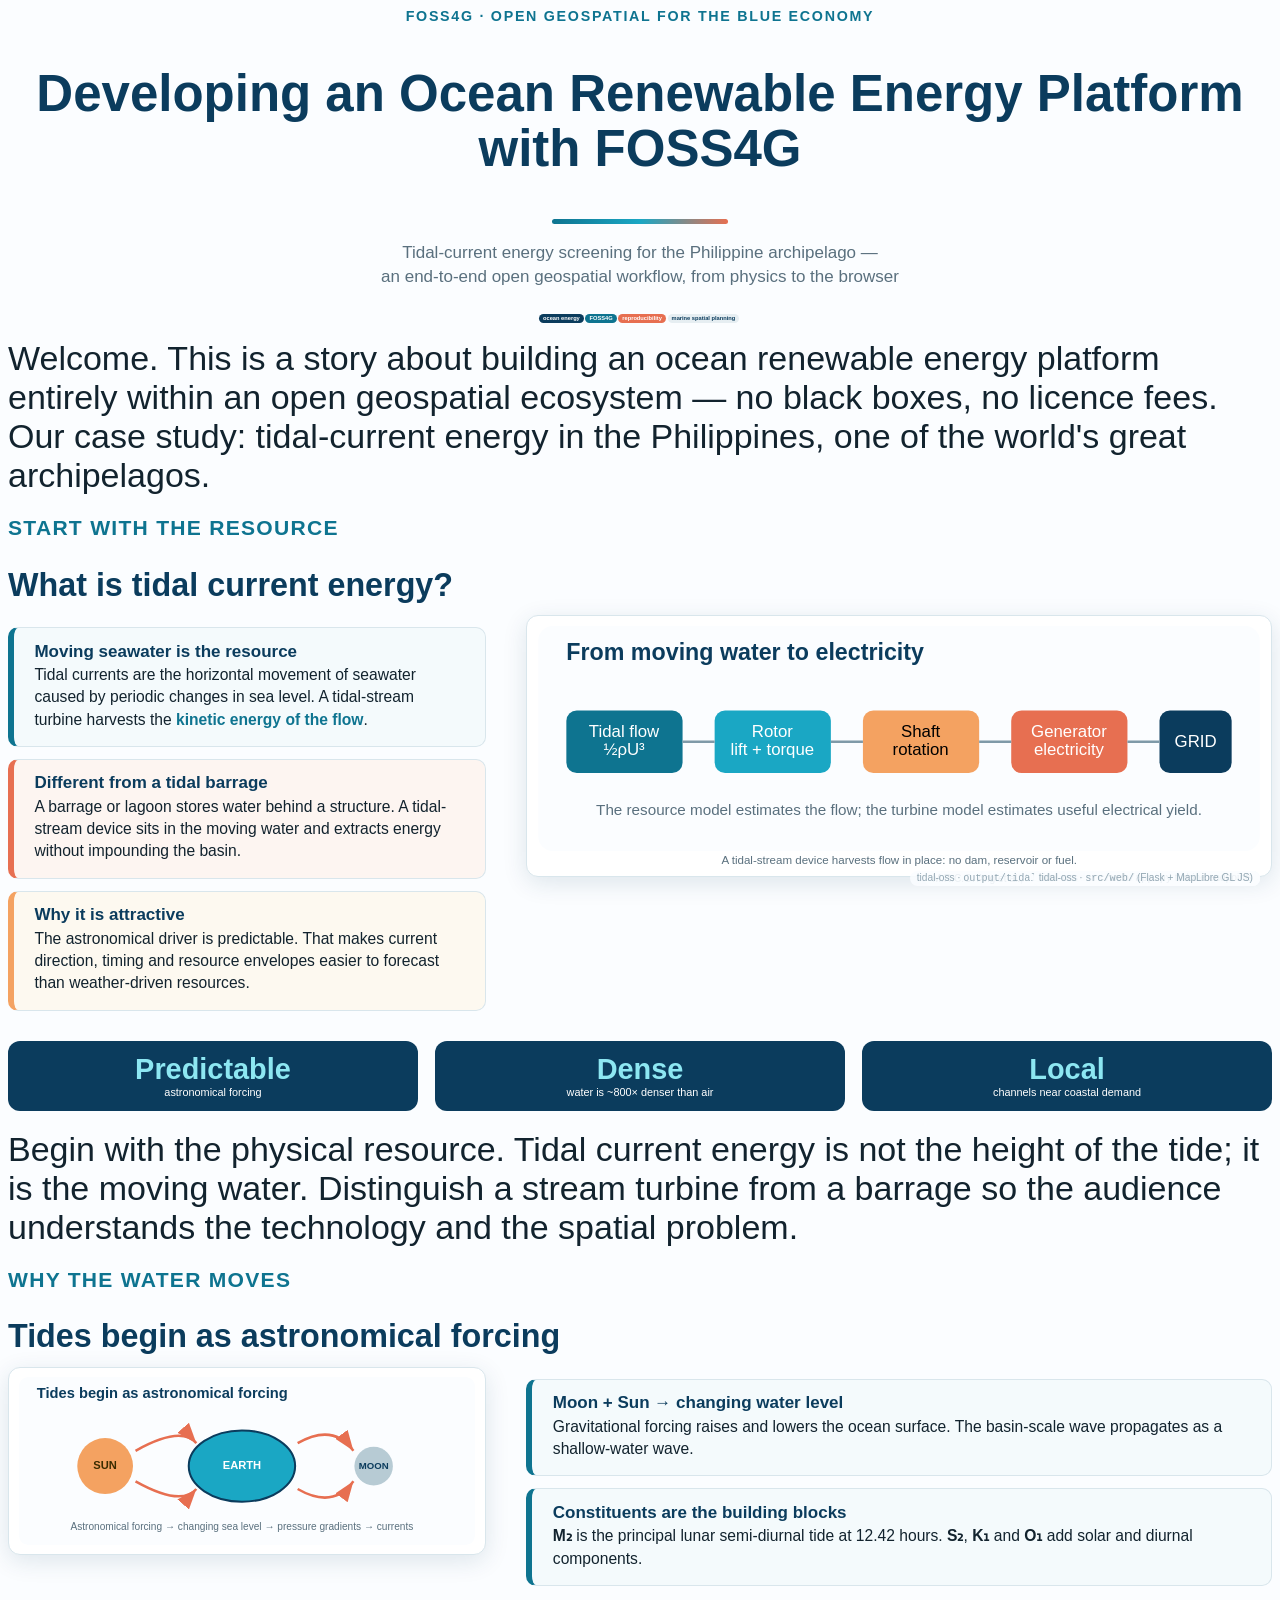
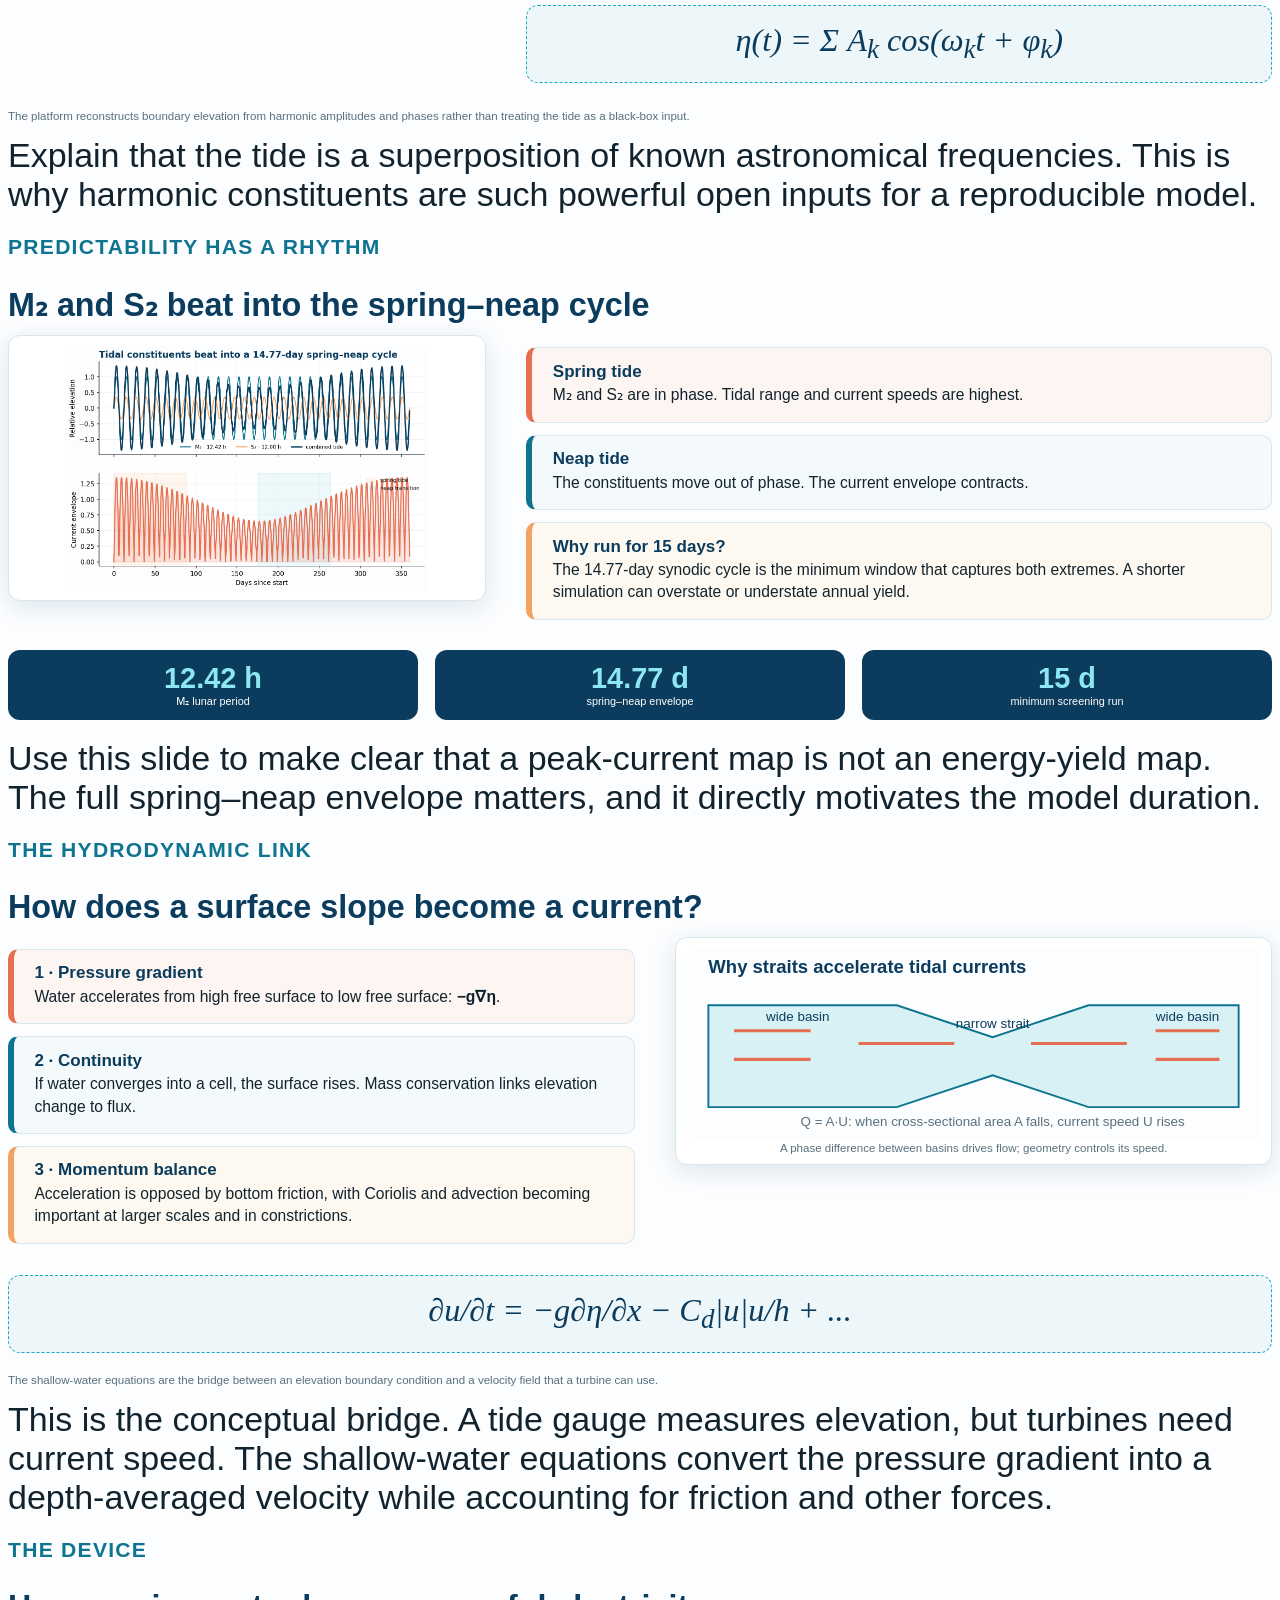
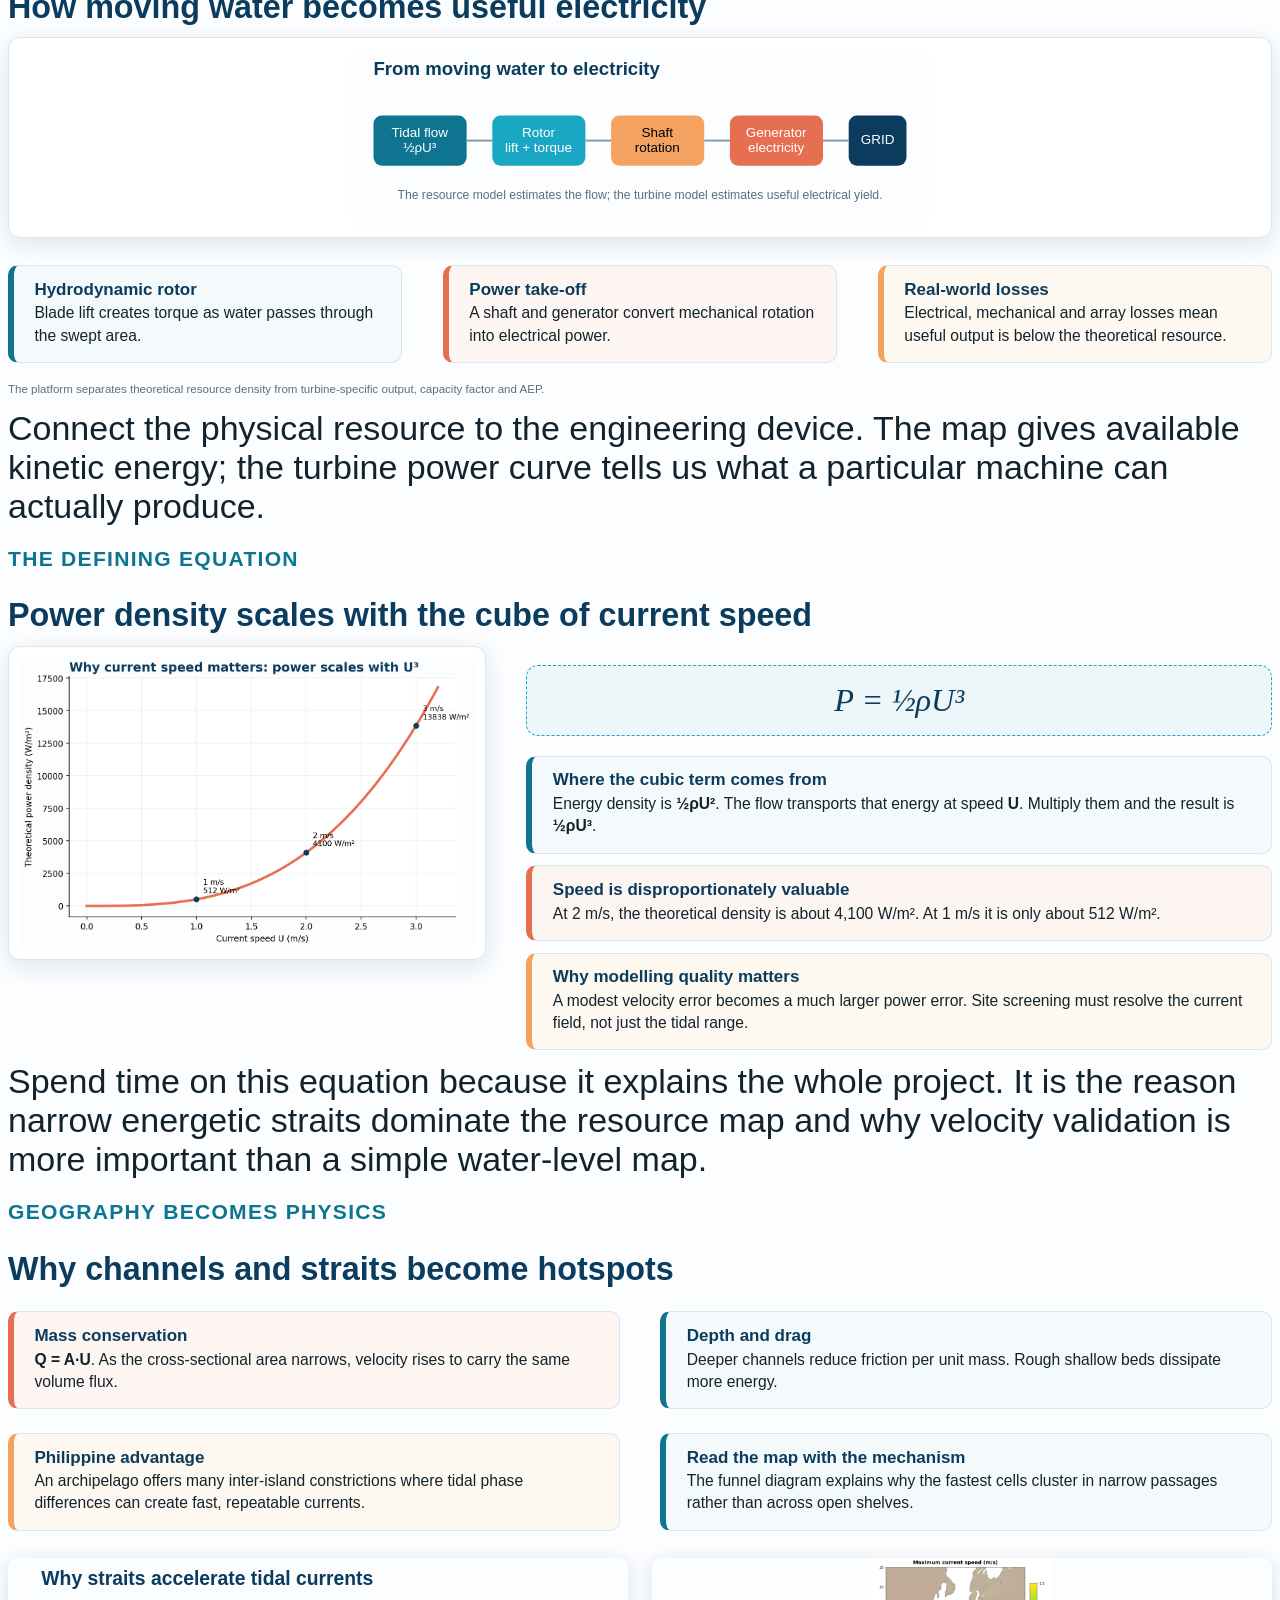
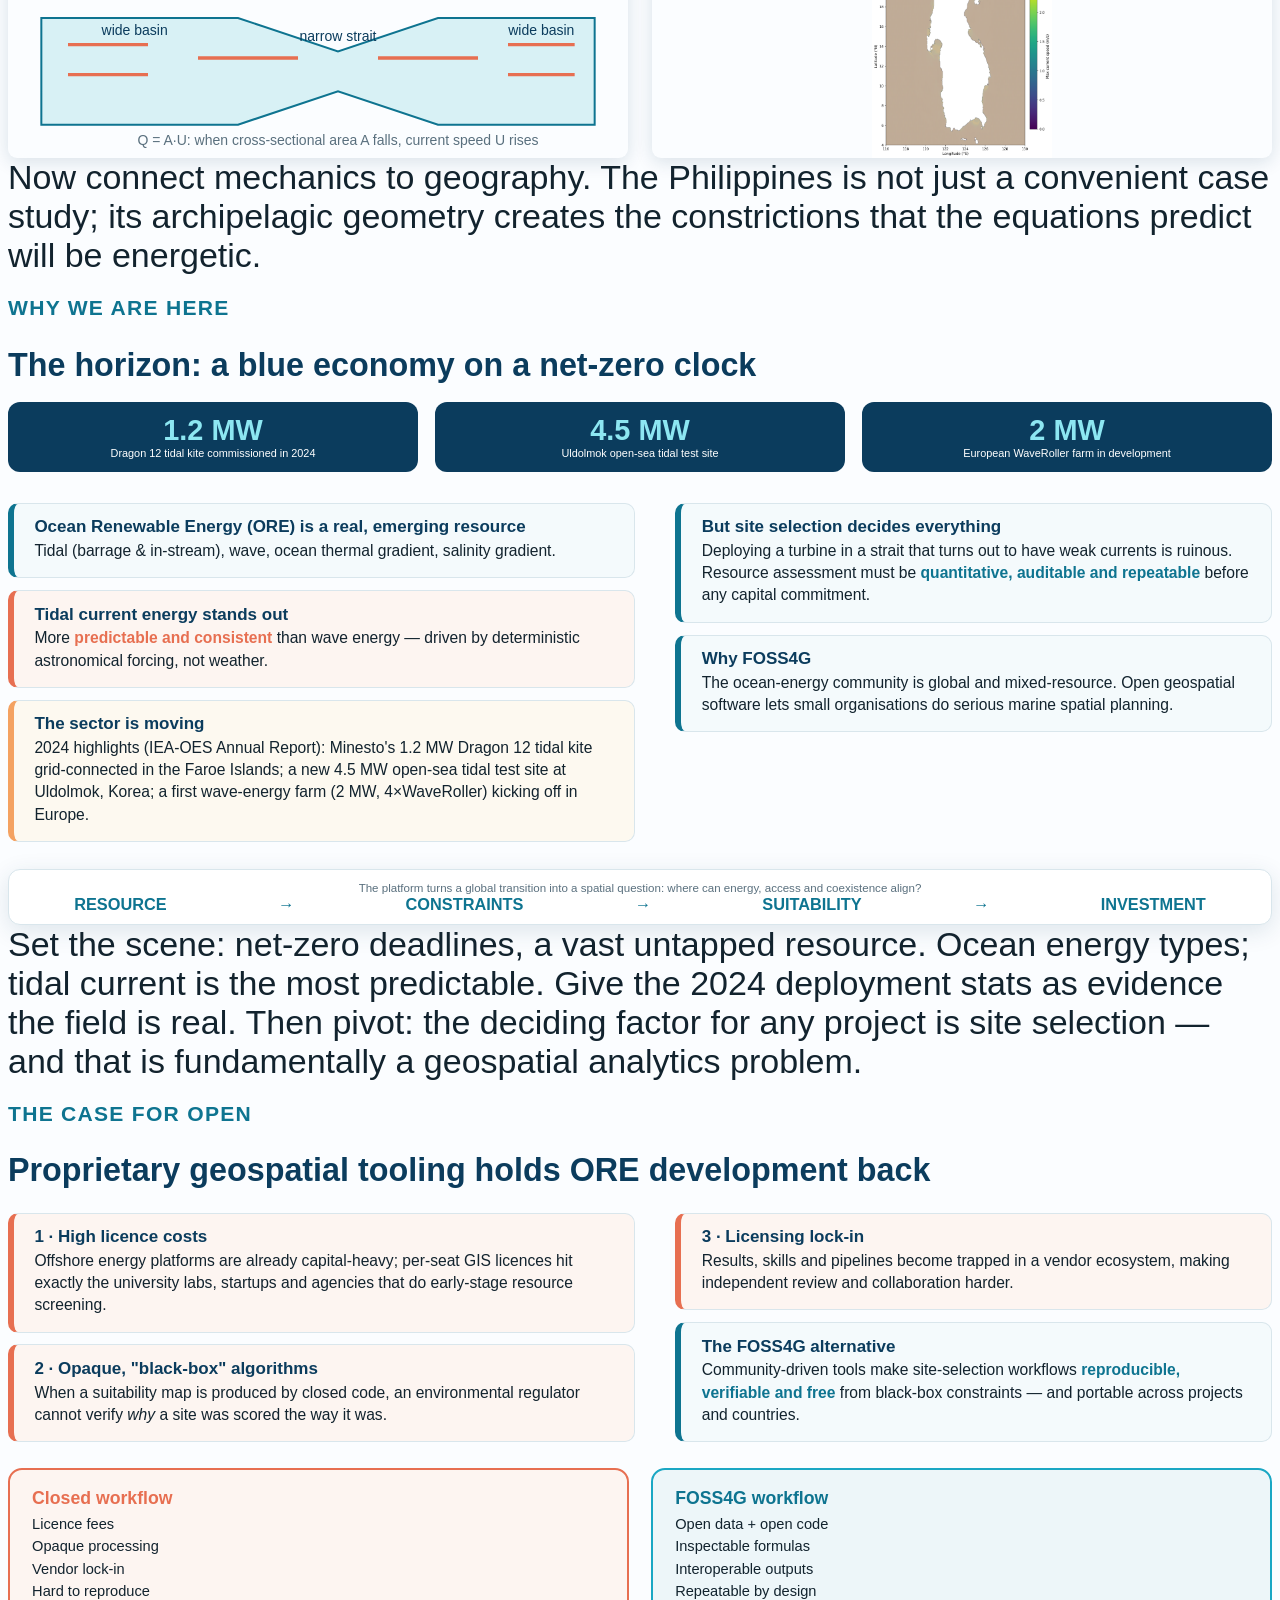
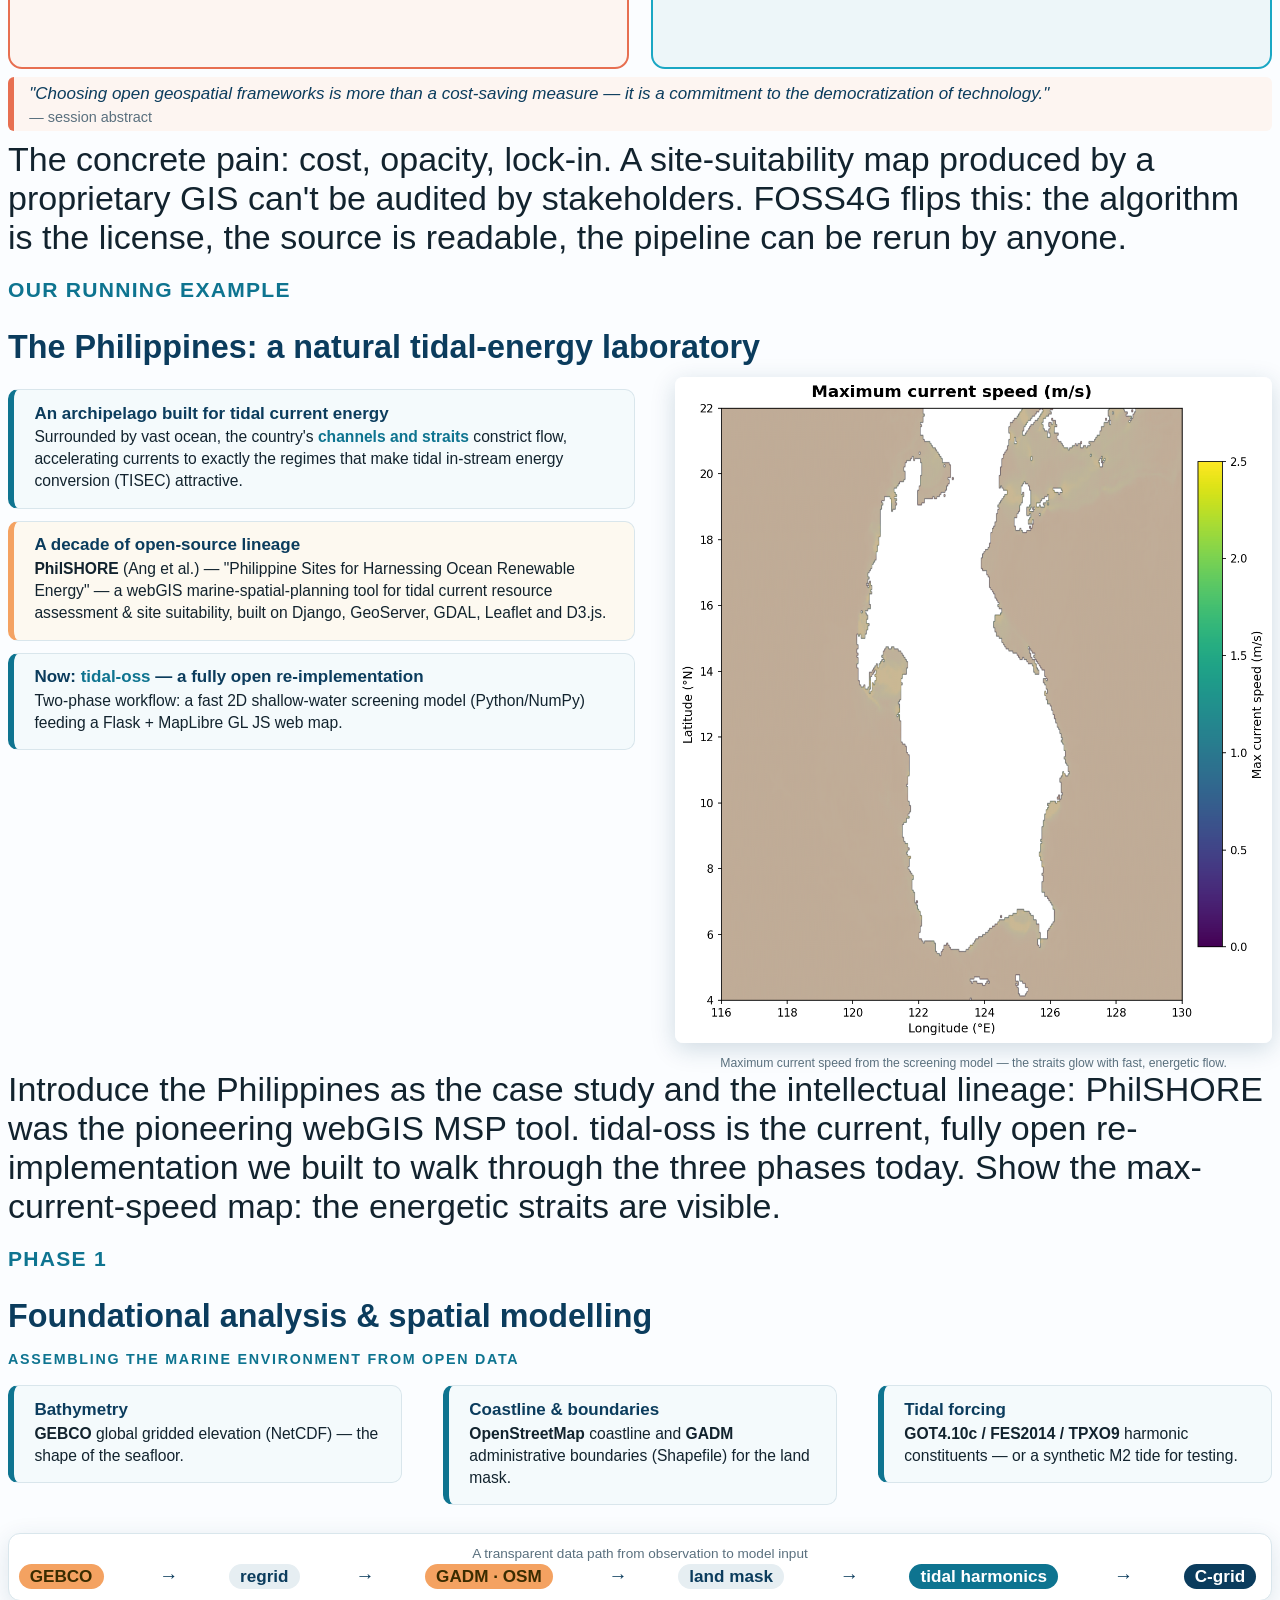
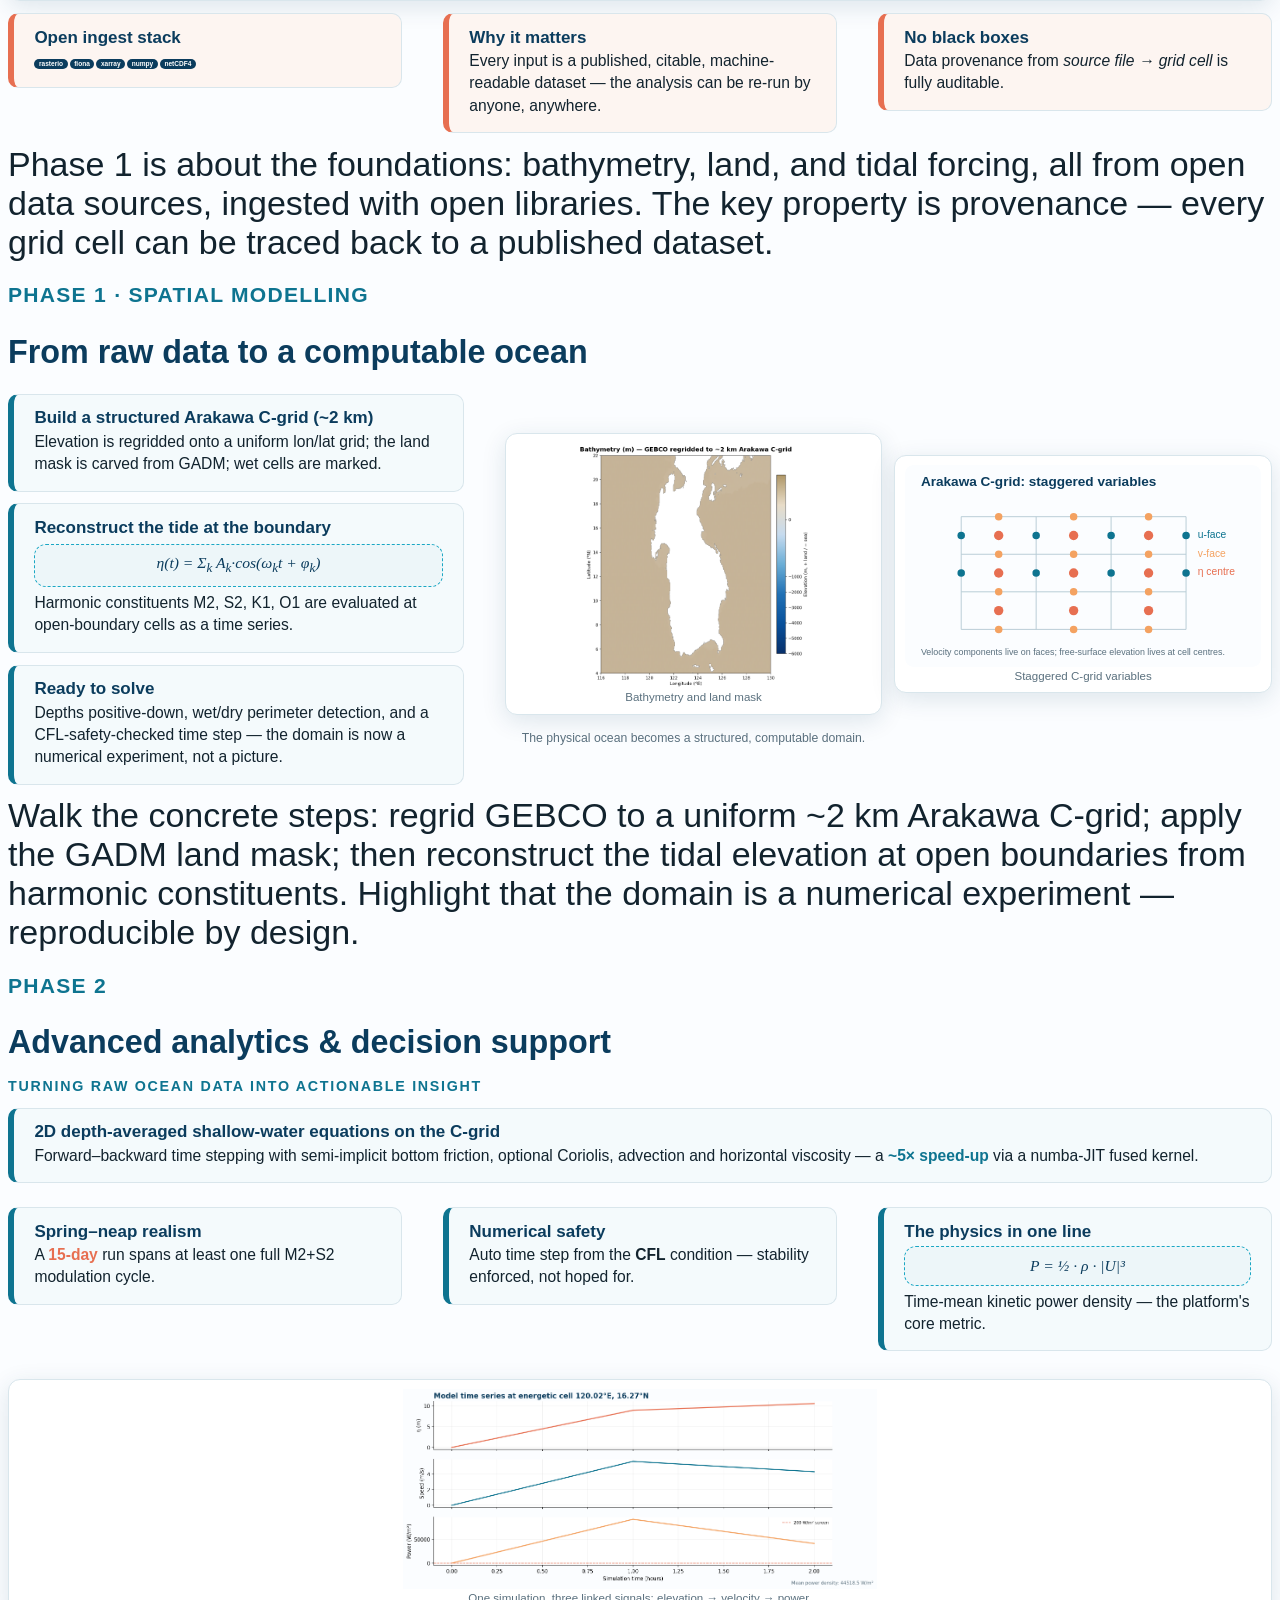
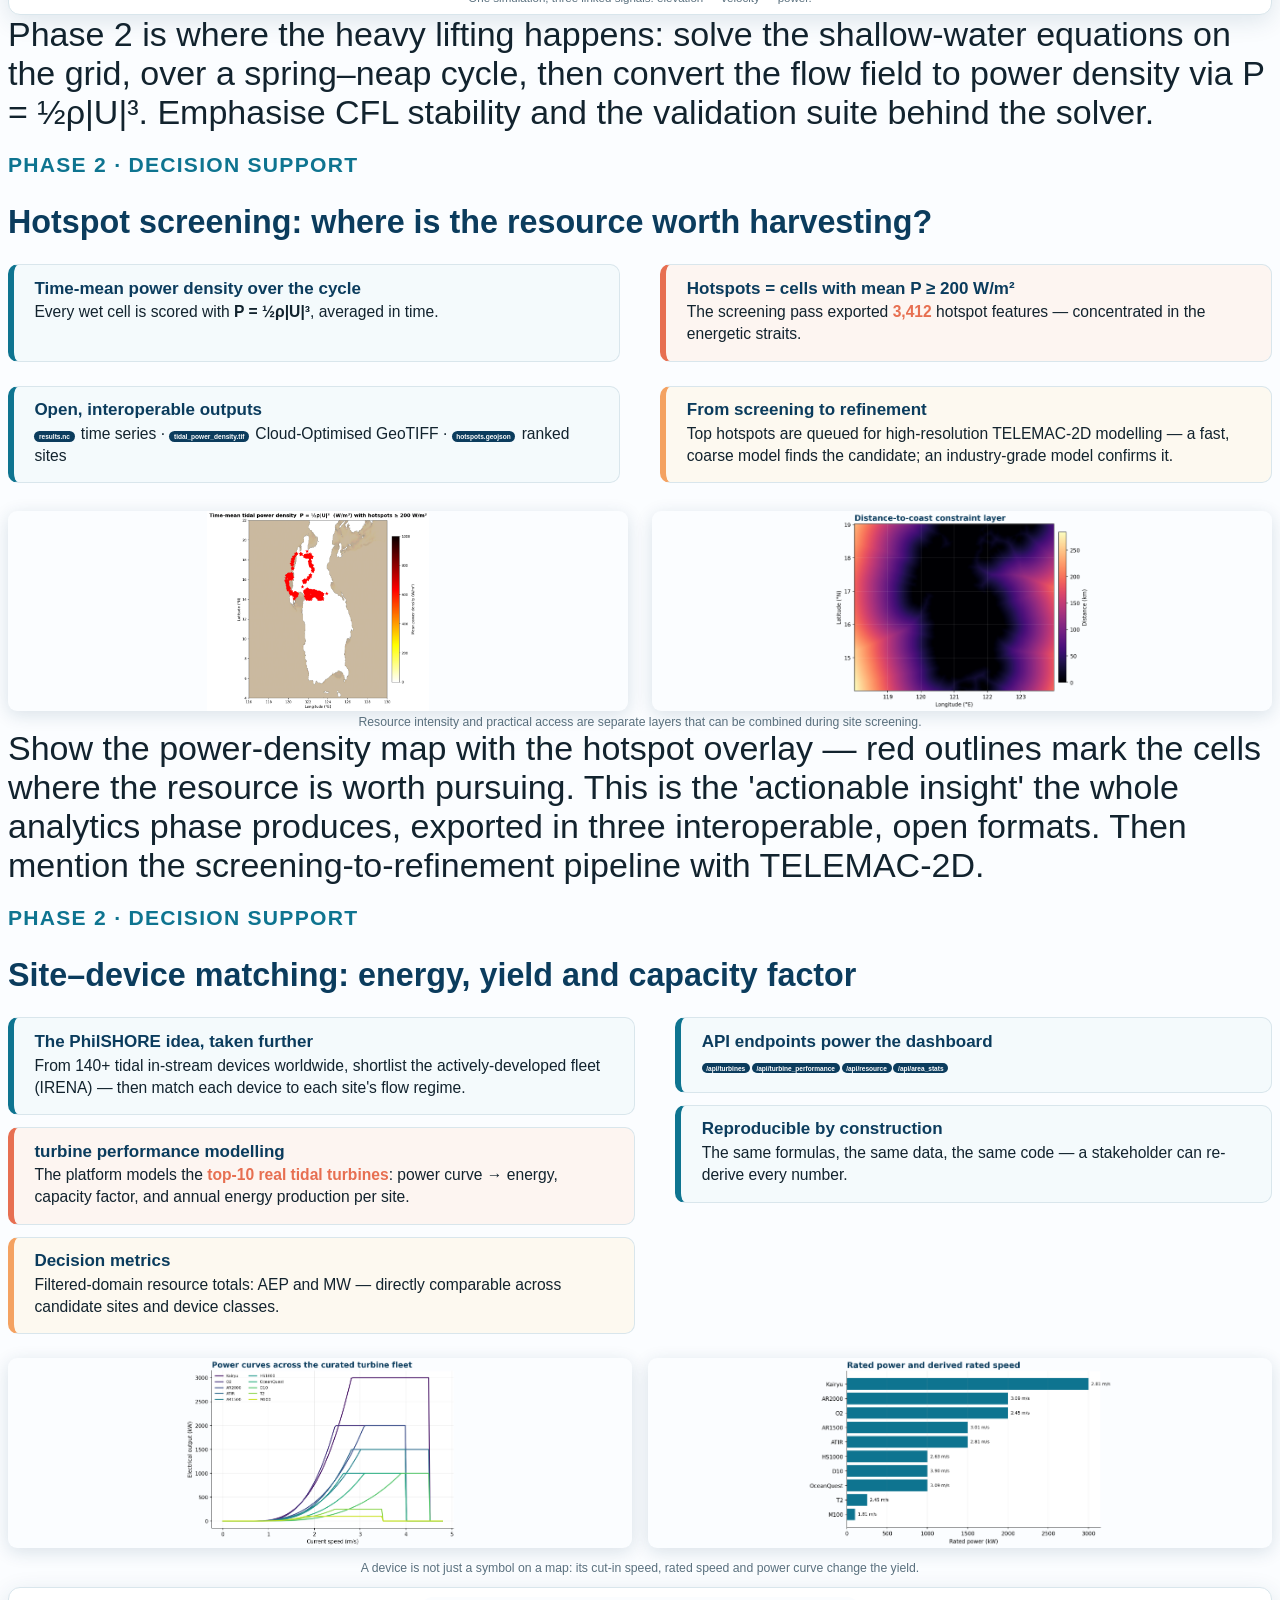
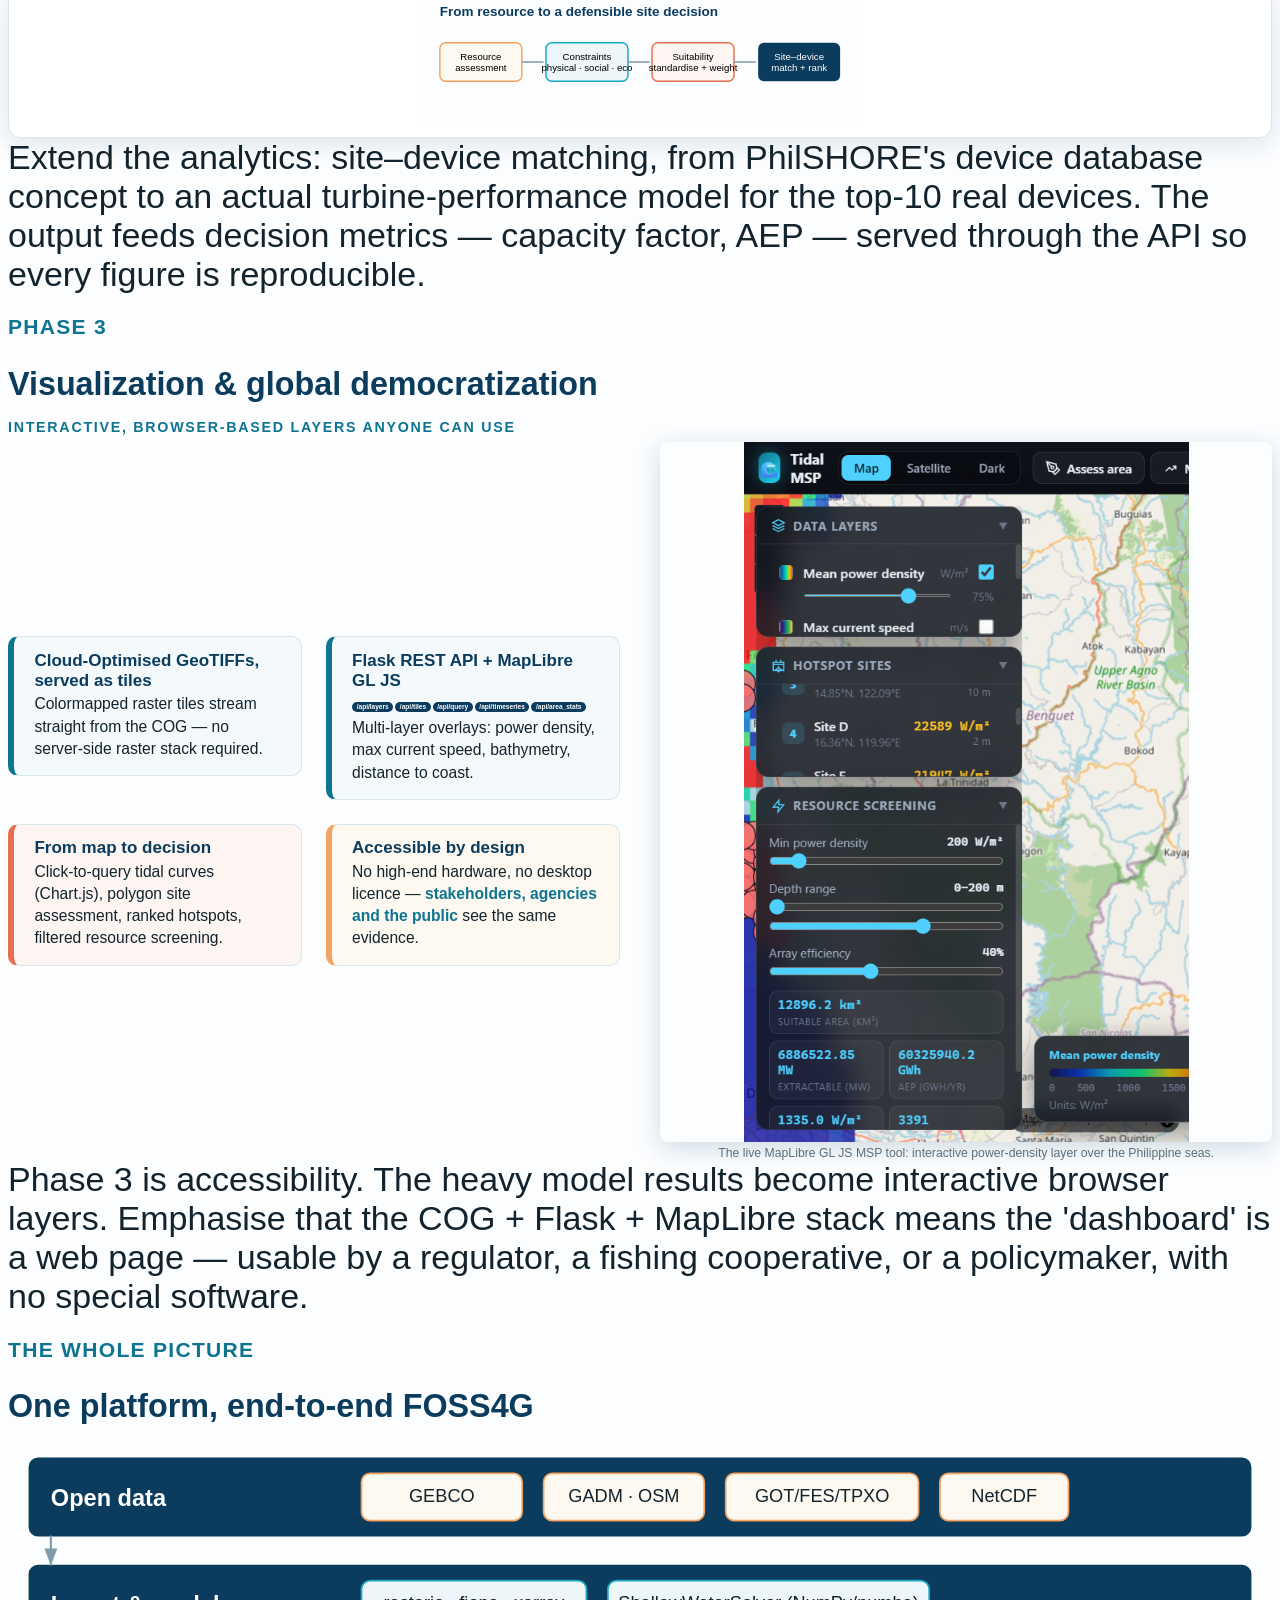
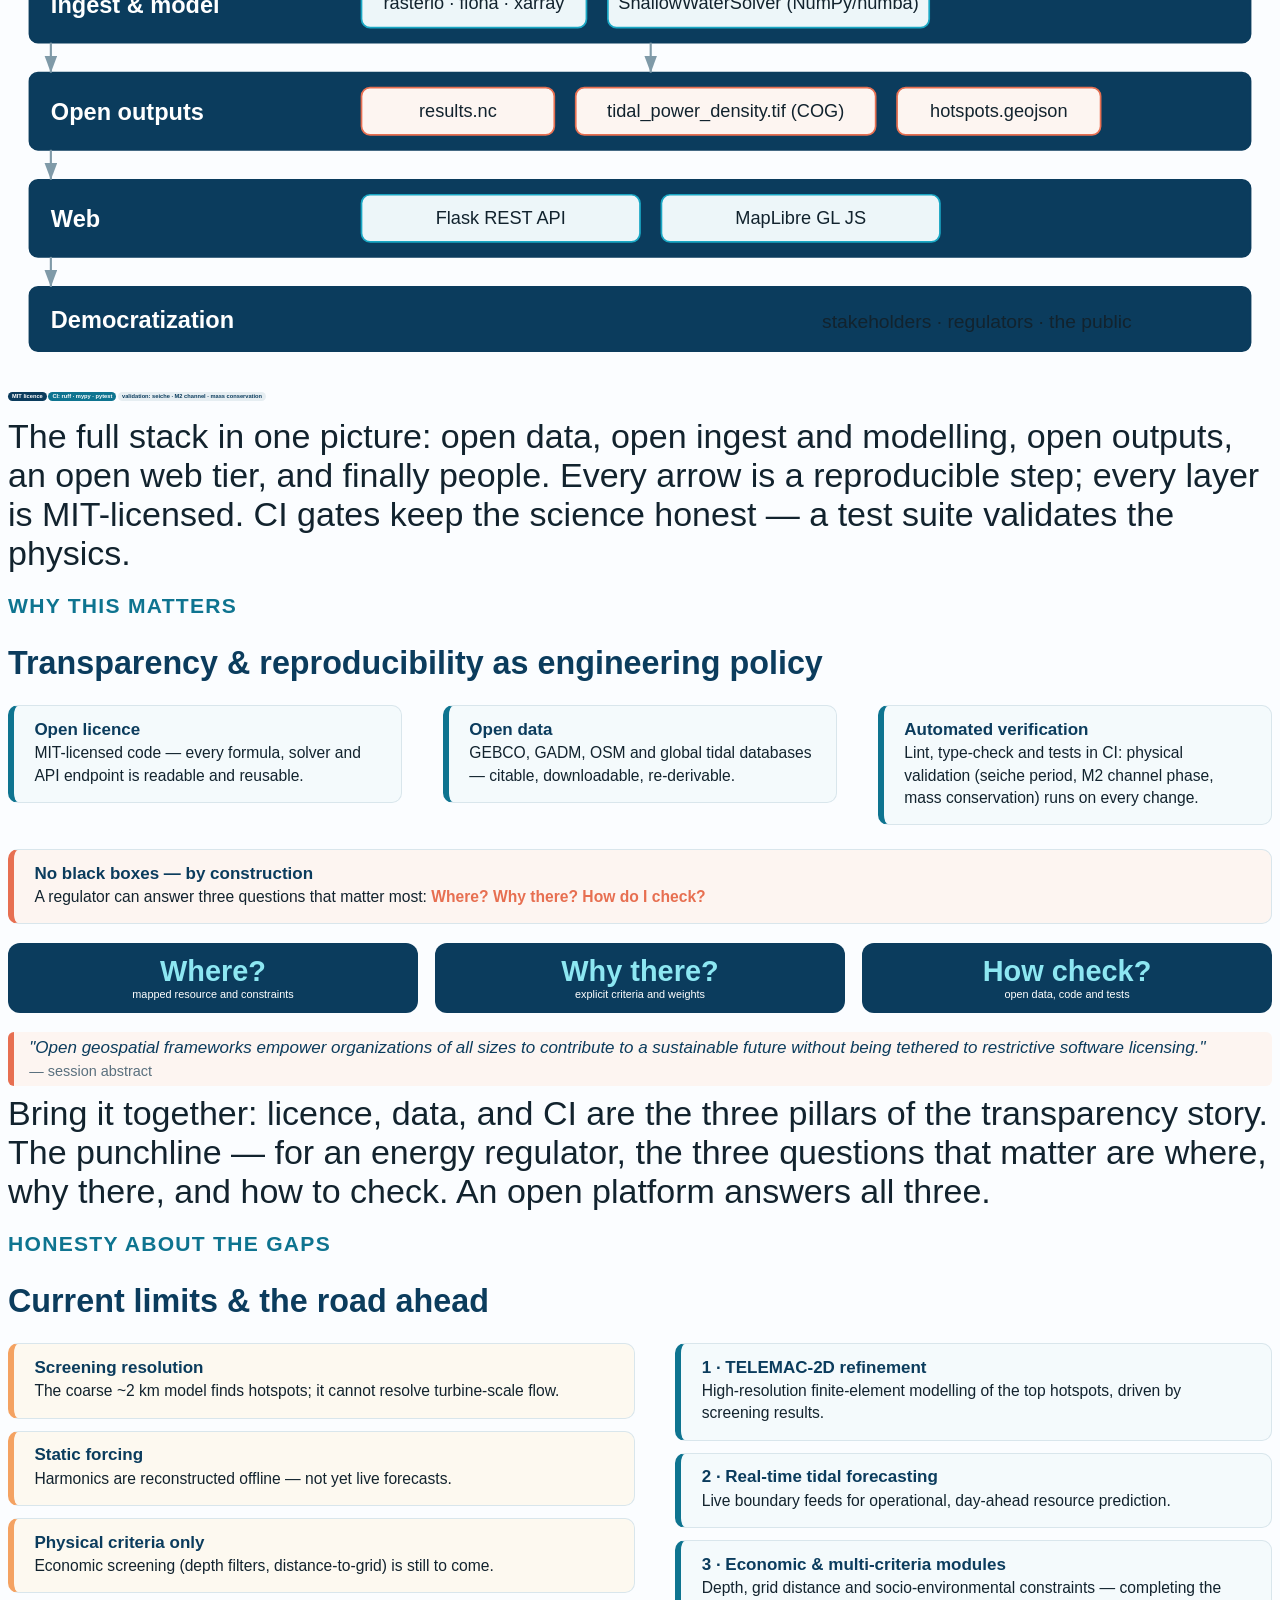
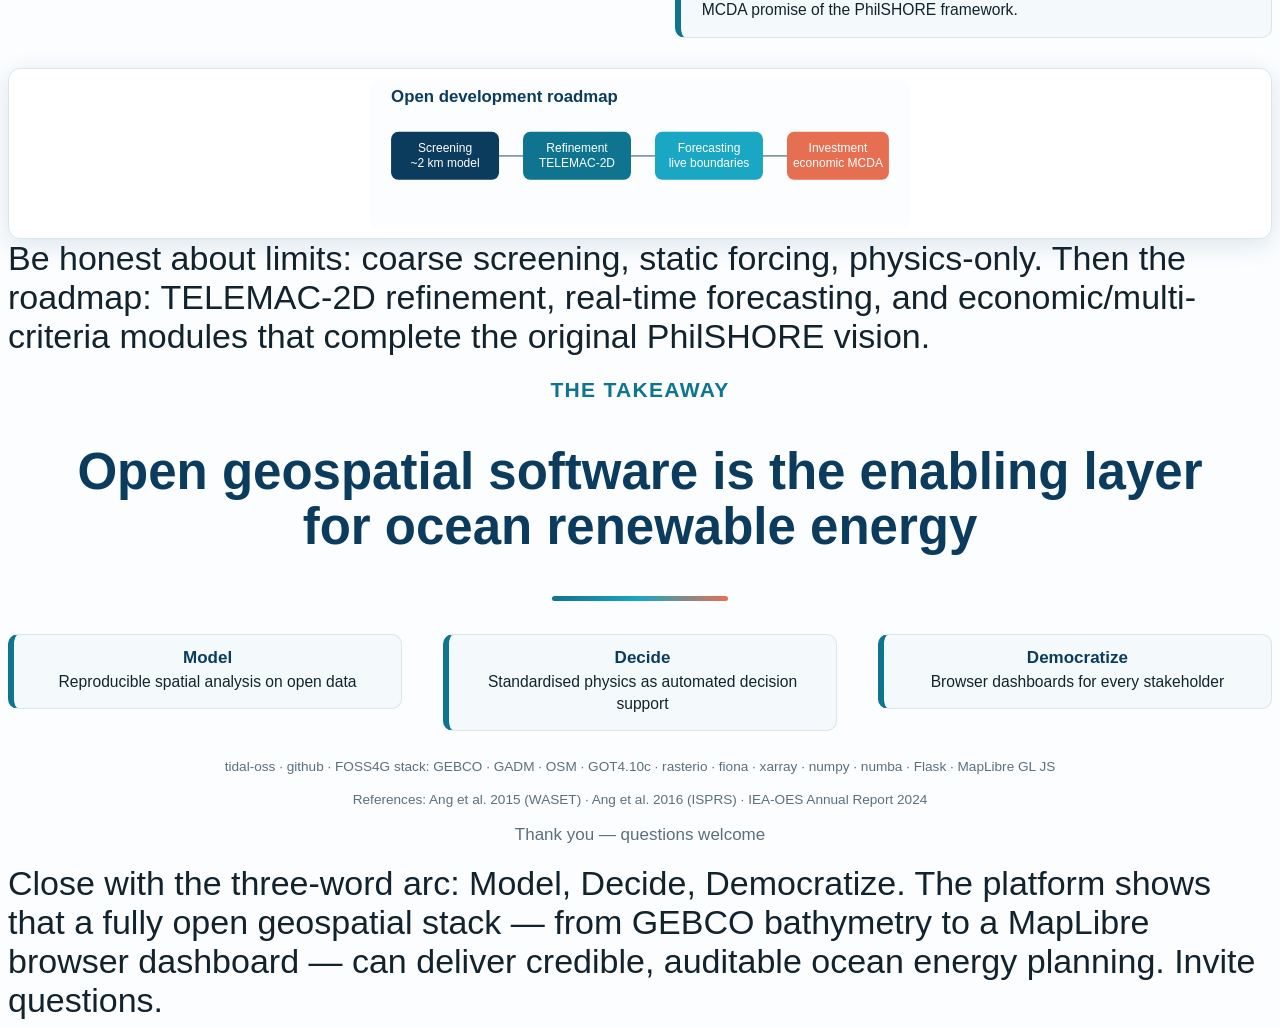
==== docs/presentation/index.html @ 44686b0b "docs: added presentation" ====
<!DOCTYPE html>
<html lang="en">
<head>
<meta charset="utf-8">
<meta name="viewport" content="width=device-width, initial-scale=1.0">
<title>Developing an Ocean Renewable Energy Platform with FOSS4G</title>
<link rel="stylesheet" href="assets/vendor/reveal/dist/reveal.css">
<link rel="stylesheet" href="assets/vendor/reveal/dist/theme/white.css">
<style>
  /* ---------- Ocean-optimised light theme ---------- */
  :root {
    --deep:   #0b3c5d;
    --ocean:  #0e7490;
    --aqua:   #1aa7c4;
    --coral:  #e76f51;
    --amber:  #f4a261;
    --ink:    #12232e;
    --paper:  #fbfdff;
    --muted:  #5a707e;
  }
  html, body { background: var(--paper); }
  .reveal { color: var(--ink); font-family: "Segoe UI", "Helvetica Neue", Arial, sans-serif; font-size: 34px; }
  .reveal h1, .reveal h2, .reveal h3, .reveal h4 { font-family: "Segoe UI", "Helvetica Neue", Arial, sans-serif; color: var(--deep); text-transform: none; letter-spacing: 0; }
  .reveal h1 { font-size: 1.15em; line-height: 1.08; font-weight: 800; }
  .reveal h2 { font-size: 0.95em; font-weight: 800; margin-bottom: 0.35em; }
  .reveal h3 { font-size: 0.62em; font-weight: 700; color: var(--ocean); text-transform: uppercase; letter-spacing: 0.06em; }
  .reveal section { text-align: left; }
  .reveal .center { text-align: center; }
  .reveal p, .reveal li { font-size: 0.52em; line-height: 1.42; }
  .reveal ul { margin: 0.25em 0 0.4em 1.1em; }
  .reveal li { margin-bottom: 0.18em; }
  .reveal .kick { color: var(--ocean); font-weight: 700; text-transform: uppercase; letter-spacing: 0.12em; font-size: 0.42em; margin-bottom: 0.3em; }
  .reveal .subtitle { color: var(--muted); font-size: 0.5em; margin-top: 0.4em; }
  .reveal .small { font-size: 0.4em; color: var(--muted); }
  .reveal .accent { color: var(--coral); font-weight: 700; }
  .reveal .ocean { color: var(--ocean); font-weight: 700; }
  .reveal .card { border: 1px solid #d9e6ec; border-left: 6px solid var(--ocean); border-radius: 10px; padding: 0.4em 0.6em; margin: 0.35em 0; background: #f4fafc; }
  .reveal .card.coral { border-left-color: var(--coral); background: #fdf5f1; }
  .reveal .card.amber { border-left-color: var(--amber); background: #fdf9f0; }
  .reveal .card h4 { margin: 0 0 0.15em; color: var(--deep); font-size: 0.5em; }
  .reveal .card p { margin: 0.1em 0; font-size: 0.46em; }
  .reveal .grid { display: grid; column-gap: 1.2em; align-items: start; }
  .reveal .two-col { grid-template-columns: 1.05fr 1fr; }
  .reveal .fig-right { grid-template-columns: 1.15fr 1fr; align-items: center; }
  .reveal .three-col { grid-template-columns: 1fr 1fr 1fr; }
  .reveal .fig { border-radius: 8px; box-shadow: 0 6px 24px rgba(11,60,93,0.18); width: 100%; }
  .reveal .fig-cap { font-size: 0.36em; color: var(--muted); margin-top: 0.4em; text-align: center; }
  .reveal .formula { font-family: Georgia, serif; font-style: italic; font-size: 0.95em; color: var(--deep); background: #edf6f9; border: 1px dashed var(--aqua); border-radius: 12px; padding: 0.5em 0.8em; text-align: center; margin: 0.6em 0; }
  .reveal .chip { display: inline-block; background: var(--deep); color: #fff; border-radius: 999px; padding: 0.08em 0.7em; font-size: 0.42em; font-weight: 600; margin: 0.12em 0.3em 0.12em 0; }
  .reveal .chip.ocean { background: var(--ocean); }
  .reveal .chip.coral { background: var(--coral); }
  .reveal .chip.amber { background: var(--amber); color: #3a2c00; }
  .reveal .chip.ghost { background: #e6eef2; color: var(--deep); }
  .reveal .datapath { display: flex; align-items: center; justify-content: space-between; font-size: 0.56em; font-weight: 700; color: var(--deep); }
  .reveal .datapath .chip { font-size: 0.9em; padding: 0.1em 0.65em; }
  .reveal .datapath-panel { padding: 0.3em 0.7em; }
  .reveal .datapath-panel .visual-label { font-size: 0.4em; }
  .reveal .num { color: var(--coral); font-weight: 800; }
  .reveal .ref { position: fixed; bottom: 14px; right: 20px; font-size: 0.30em; color: #93a7b3; background: rgba(251,253,255,0.85); padding: 0.15em 0.7em; border-radius: 999px; }
  .reveal .progress { color: var(--aqua); }
  .reveal .progress span { background: var(--aqua); }
  .reveal .slide-number { color: var(--ocean); font-size: 0.35em; }
  /* title slide */
  .title-slide h1 { font-size: 1.5em; }
  .title-slide .rule { height: 5px; width: 14%; background: linear-gradient(90deg, var(--ocean), var(--aqua), var(--coral)); border-radius: 3px; margin: 0.5em 0 0.5em 0; }
  /* stack diagram */
  .stack text { font-family: "Segoe UI", Arial, sans-serif; font-size: 17px; fill: var(--ink); }
  .stack text.t { font-size: 22px; font-weight: 700; fill: #fff; }
  .stack text.muted { font-size: 18px; }
  .stack .box { fill: #fff; stroke: var(--ocean); stroke-width: 1.6; rx: 8; }
  .stack .box.title { fill: var(--deep); stroke: var(--deep); }
  .stack .box.data { fill: #fdf9f0; stroke: var(--amber); }
  .stack .box.alg  { fill: #edf6f9; stroke: var(--aqua); }
  .stack .box.out  { fill: #fdf5f1; stroke: var(--coral); }
  .stack .arrow { stroke: #7f9aa8; stroke-width: 2; fill: none; marker-end: url(#arrow); }
  .reveal .footnote { font-size: 0.34em; color: var(--muted); margin-top: 0.5em; }
  .reveal .visual-panel { background: #fff; border: 1px solid #d9e6ec; border-radius: 12px; padding: 0.28em; box-shadow: 0 6px 24px rgba(11,60,93,0.12); }
  .reveal .visual-panel img { display: block; width: 100%; max-height: 245px; object-fit: contain; border-radius: 8px; }
  .reveal .visual-panel svg { display: block; width: 100%; max-height: 245px; }
  .reveal .visual-label { font-size: 0.34em; color: var(--muted); text-align: center; margin: 0.25em 0 0.05em; }
  .reveal .visual-pair { display: grid; grid-template-columns: 1fr 1fr; gap: 0.35em; align-items: center; }
  .reveal .visual-pair img, .reveal .visual-pair svg { min-width: 0; }
  .reveal .stat-band { display: grid; grid-template-columns: repeat(3, 1fr); gap: 0.5em; margin: 0.55em 0; }
  .reveal .stat { background: var(--deep); color: white; border-radius: 12px; padding: 0.35em 0.45em; text-align: center; }
  .reveal .stat strong { display: block; font-size: 0.85em; color: #8de7f2; }
  .reveal .stat span { display: block; font-size: 0.32em; line-height: 1.2; }
  .reveal .compare { display: grid; grid-template-columns: 1fr 1fr; gap: 0.65em; margin-top: 0.4em; }
  .reveal .compare > div { border-radius: 14px; padding: 0.55em 0.65em; min-height: 160px; }
  .reveal .compare .closed { background: #fdf5f1; border: 2px solid #e76f51; }
  .reveal .compare .open { background: #edf6f9; border: 2px solid #1aa7c4; }
  .reveal .compare h4 { font-size: 0.52em; margin: 0 0 0.25em; }
  .reveal .compare p { margin: 0.12em 0; font-size: 0.43em; }
  .reveal .visual-grid { display: grid; grid-template-columns: 1fr 1fr; gap: 0.45em; align-items: start; }
  .reveal .visual-grid img { width: 100%; max-height: 290px; object-fit: contain; border-radius: 9px; box-shadow: 0 4px 18px rgba(11,60,93,0.14); }
  .reveal .visual-grid .fig-cap { grid-column: 1 / -1; margin-top: -0.2em; }
  .reveal .resource-intro { grid-template-columns: 0.82fr 1.28fr; }
  .reveal .resource-intro .diagram-panel img { max-height: 310px; }
  .reveal .diagram-panel img, .reveal .diagram-panel svg { max-height: none; }
  .reveal .diagram-inline-pair { display: grid; grid-template-columns: 1fr 1fr; gap: 0.6em; align-items: stretch; }
  .reveal .diagram-inline-pair img { width: 100%; height: 220px; max-height: none; object-fit: contain; }
  .reveal .phase1-detail { grid-template-columns: 0.82fr 1.38fr; }
  .reveal .phase1-detail .visual-pair img, .reveal .phase1-detail .visual-pair svg { max-height: 245px; }
  .reveal .hotspot-detail { display: block; }
  .reveal .hotspot-copy { display: grid; grid-template-columns: 1fr 1fr; column-gap: 1.2em; }
  .reveal .hotspot-visuals { display: grid; grid-template-columns: 1fr 1fr; gap: 0.7em; align-items: start; margin-top: 0.45em; }
  .reveal .hotspot-visuals img { width: 100%; height: 200px; max-height: none; object-fit: contain; border-radius: 9px; box-shadow: 0 4px 18px rgba(11,60,93,0.14); }
  .reveal .mcda-panel img { height: 130px; max-height: none !important; object-fit: contain; }
  .reveal .roadmap-panel img { height: 150px; max-height: none !important; object-fit: contain; }
  .reveal .turbine-visuals img { max-height: 190px; }
  .reveal .webgis-slide { grid-template-columns: 1fr 1fr; }
  .reveal .webgis-copy { display: grid; grid-template-columns: 1fr 1fr; column-gap: 0.7em; align-items: start; }
  .reveal .webgis-figure { display: flex; flex-direction: column; align-items: center; }
  .reveal .webgis-figure .fig { width: 100%; max-height: 700px; height: auto; object-fit: contain; }
  .reveal .timeseries-panel img { width: 100%; height: 200px; max-height: none !important; object-fit: contain; }
  .reveal blockquote { font-size: 0.5em; color: var(--deep); border-left: 6px solid var(--coral); background: #fdf5f1; padding: 0.4em 0.9em; border-radius: 6px; font-style: italic; margin: 0.5em 0; }
  .reveal blockquote cite { display: block; font-size: 0.85em; color: var(--muted); margin-top: 0.3em; font-style: normal; }
</style>
</head>
<body>
<div class="reveal">
<div class="slides">

  <!-- ============ 1. TITLE ============ -->
  <section class="title-slide">
    <div class="kick center" style="text-align:center">FOSS4G · Open Geospatial for the Blue Economy</div>
    <h1 style="text-align:center">Developing an Ocean Renewable Energy Platform with FOSS4G</h1>
    <div class="rule" style="margin-left:auto;margin-right:auto"></div>
    <p class="subtitle center" style="text-align:center">
      Tidal-current energy screening for the Philippine archipelago —<br>
      an end-to-end open geospatial workflow, from physics to the browser
    </p>
    <p class="small center" style="text-align:center; margin-top:0.9em">
      <span class="chip">ocean energy</span><span class="chip ocean">FOSS4G</span><span class="chip coral">reproducibility</span><span class="chip ghost">marine spatial planning</span>
    </p>
    <aside class="notes">
      Welcome. This is a story about building an ocean renewable energy platform entirely within an open geospatial ecosystem — no black boxes, no licence fees. Our case study: tidal-current energy in the Philippines, one of the world's great archipelagos.
    </aside>
  </section>

  <!-- ============ 2. TIDAL CURRENT ENERGY ============ -->
  <section>
    <h3>Start with the resource</h3>
    <h2>What is tidal current energy?</h2>
    <div class="grid two-col resource-intro">
      <div>
        <div class="card">
          <h4>Moving seawater is the resource</h4>
          <p>Tidal currents are the horizontal movement of seawater caused by periodic changes in sea level. A tidal-stream turbine harvests the <span class="ocean">kinetic energy of the flow</span>.</p>
        </div>
        <div class="card coral">
          <h4>Different from a tidal barrage</h4>
          <p>A barrage or lagoon stores water behind a structure. A tidal-stream device sits in the moving water and extracts energy without impounding the basin.</p>
        </div>
        <div class="card amber">
          <h4>Why it is attractive</h4>
          <p>The astronomical driver is predictable. That makes current direction, timing and resource envelopes easier to forecast than weather-driven resources.</p>
        </div>
      </div>
      <div class="visual-panel diagram-panel">
        <img src="assets/fig_energy_conversion.svg" alt="Tidal flow converted into electricity">
        <div class="visual-label">A tidal-stream device harvests flow in place: no dam, reservoir or fuel.</div>
      </div>
    </div>
    <div class="stat-band">
      <div class="stat"><strong>Predictable</strong><span>astronomical forcing</span></div>
      <div class="stat"><strong>Dense</strong><span>water is ~800× denser than air</span></div>
      <div class="stat"><strong>Local</strong><span>channels near coastal demand</span></div>
    </div>
    <aside class="notes">Begin with the physical resource. Tidal current energy is not the height of the tide; it is the moving water. Distinguish a stream turbine from a barrage so the audience understands the technology and the spatial problem.</aside>
  </section>

  <!-- ============ 3. TIDAL FORCING ============ -->
  <section>
    <h3>Why the water moves</h3>
    <h2>Tides begin as astronomical forcing</h2>
    <div class="grid two-col resource-intro">
      <div class="visual-panel diagram-panel"><img src="assets/fig_tidal_forcing.svg" alt="Sun, Earth and Moon tidal forcing diagram"></div>
      <div>
        <div class="card">
          <h4>Moon + Sun → changing water level</h4>
          <p>Gravitational forcing raises and lowers the ocean surface. The basin-scale wave propagates as a shallow-water wave.</p>
        </div>
        <div class="card">
          <h4>Constituents are the building blocks</h4>
          <p><b>M₂</b> is the principal lunar semi-diurnal tide at 12.42 hours. <b>S₂</b>, <b>K₁</b> and <b>O₁</b> add solar and diurnal components.</p>
        </div>
        <div class="formula">η(t) = Σ A<sub>k</sub> cos(ω<sub>k</sub>t + φ<sub>k</sub>)</div>
      </div>
    </div>
    <p class="footnote">The platform reconstructs boundary elevation from harmonic amplitudes and phases rather than treating the tide as a black-box input.</p>
    <aside class="notes">Explain that the tide is a superposition of known astronomical frequencies. This is why harmonic constituents are such powerful open inputs for a reproducible model.</aside>
  </section>

  <!-- ============ 4. SPRING NEAP ============ -->
  <section>
    <h3>Predictability has a rhythm</h3>
    <h2>M₂ and S₂ beat into the spring–neap cycle</h2>
    <div class="grid two-col resource-intro">
      <div class="visual-panel"><img src="assets/fig_spring_neap.png" alt="M2 and S2 harmonics forming the spring-neap cycle"></div>
      <div>
        <div class="card coral"><h4>Spring tide</h4><p>M₂ and S₂ are in phase. Tidal range and current speeds are highest.</p></div>
        <div class="card"><h4>Neap tide</h4><p>The constituents move out of phase. The current envelope contracts.</p></div>
        <div class="card amber"><h4>Why run for 15 days?</h4><p>The 14.77-day synodic cycle is the minimum window that captures both extremes. A shorter simulation can overstate or understate annual yield.</p></div>
      </div>
    </div>
    <div class="stat-band"><div class="stat"><strong>12.42 h</strong><span>M₂ lunar period</span></div><div class="stat"><strong>14.77 d</strong><span>spring–neap envelope</span></div><div class="stat"><strong>15 d</strong><span>minimum screening run</span></div></div>
    <aside class="notes">Use this slide to make clear that a peak-current map is not an energy-yield map. The full spring–neap envelope matters, and it directly motivates the model duration.</aside>
  </section>

  <!-- ============ 5. ELEVATION TO CURRENT ============ -->
  <section>
    <h3>The hydrodynamic link</h3>
    <h2>How does a surface slope become a current?</h2>
    <div class="grid two-col">
      <div>
        <div class="card coral"><h4>1 · Pressure gradient</h4><p>Water accelerates from high free surface to low free surface: <b>−g∇η</b>.</p></div>
        <div class="card"><h4>2 · Continuity</h4><p>If water converges into a cell, the surface rises. Mass conservation links elevation change to flux.</p></div>
        <div class="card amber"><h4>3 · Momentum balance</h4><p>Acceleration is opposed by bottom friction, with Coriolis and advection becoming important at larger scales and in constrictions.</p></div>
      </div>
      <div class="visual-panel diagram-panel"><img src="assets/fig_funnel_effect.svg" alt="Pressure gradient and funnel effect in a tidal strait"><div class="visual-label">A phase difference between basins drives flow; geometry controls its speed.</div></div>
    </div>
    <div class="formula">∂u/∂t = −g∂η/∂x − C<sub>d</sub>|u|u/h + ...</div>
    <p class="footnote">The shallow-water equations are the bridge between an elevation boundary condition and a velocity field that a turbine can use.</p>
    <aside class="notes">This is the conceptual bridge. A tide gauge measures elevation, but turbines need current speed. The shallow-water equations convert the pressure gradient into a depth-averaged velocity while accounting for friction and other forces.</aside>
  </section>

  <!-- ============ 6. TURBINE MECHANICS ============ -->
  <section>
    <h3>The device</h3>
    <h2>How moving water becomes useful electricity</h2>
    <div class="visual-panel diagram-panel"><img src="assets/fig_energy_conversion.svg" alt="Energy conversion chain from water to grid" style="height:180px;max-height:none;object-fit:contain"></div>
    <div class="grid three-col" style="margin-top:0.45em">
      <div class="card"><h4>Hydrodynamic rotor</h4><p>Blade lift creates torque as water passes through the swept area.</p></div>
      <div class="card coral"><h4>Power take-off</h4><p>A shaft and generator convert mechanical rotation into electrical power.</p></div>
      <div class="card amber"><h4>Real-world losses</h4><p>Electrical, mechanical and array losses mean useful output is below the theoretical resource.</p></div>
    </div>
    <p class="footnote">The platform separates theoretical resource density from turbine-specific output, capacity factor and AEP.</p>
    <aside class="notes">Connect the physical resource to the engineering device. The map gives available kinetic energy; the turbine power curve tells us what a particular machine can actually produce.</aside>
  </section>

  <!-- ============ 7. CUBIC LAW ============ -->
  <section>
    <h3>The defining equation</h3>
    <h2>Power density scales with the cube of current speed</h2>
    <div class="grid two-col resource-intro">
      <div class="visual-panel diagram-panel"><img src="assets/fig_cubic_power.png" alt="Cubic relationship between current speed and power density"></div>
      <div>
        <div class="formula">P = ½ρU³</div>
        <div class="card"><h4>Where the cubic term comes from</h4><p>Energy density is <b>½ρU²</b>. The flow transports that energy at speed <b>U</b>. Multiply them and the result is <b>½ρU³</b>.</p></div>
        <div class="card coral"><h4>Speed is disproportionately valuable</h4><p>At 2 m/s, the theoretical density is about 4,100 W/m². At 1 m/s it is only about 512 W/m².</p></div>
        <div class="card amber"><h4>Why modelling quality matters</h4><p>A modest velocity error becomes a much larger power error. Site screening must resolve the current field, not just the tidal range.</p></div>
      </div>
    </div>
    <aside class="notes">Spend time on this equation because it explains the whole project. It is the reason narrow energetic straits dominate the resource map and why velocity validation is more important than a simple water-level map.</aside>
  </section>

  <!-- ============ 8. FUNNEL HOTSPOTS ============ -->
  <section>
    <h3>Geography becomes physics</h3>
    <h2>Why channels and straits become hotspots</h2>
    <div class="hotspot-detail">
      <div class="hotspot-copy">
        <div class="card coral"><h4>Mass conservation</h4><p><b>Q = A·U</b>. As the cross-sectional area narrows, velocity rises to carry the same volume flux.</p></div>
        <div class="card"><h4>Depth and drag</h4><p>Deeper channels reduce friction per unit mass. Rough shallow beds dissipate more energy.</p></div>
        <div class="card amber"><h4>Philippine advantage</h4><p>An archipelago offers many inter-island constrictions where tidal phase differences can create fast, repeatable currents.</p></div>
        <div class="card"><h4>Read the map with the mechanism</h4><p>The funnel diagram explains why the fastest cells cluster in narrow passages rather than across open shelves.</p></div>
      </div>
      <div class="hotspot-visuals">
        <img src="assets/fig_funnel_effect.svg" alt="Funnel effect in a narrow tidal strait">
        <img src="assets/fig_max_speed.png" alt="Maximum current speed map">
      </div>
    </div>
    <aside class="notes">Now connect mechanics to geography. The Philippines is not just a convenient case study; its archipelagic geometry creates the constrictions that the equations predict will be energetic.</aside>
  </section>

  <!-- ============ 9. THE HORIZON ============ -->
  <section>
    <h3>Why we are here</h3>
    <h2>The horizon: a blue economy on a net-zero clock</h2>
    <div class="stat-band">
      <div class="stat"><strong>1.2 MW</strong><span>Dragon 12 tidal kite commissioned in 2024</span></div>
      <div class="stat"><strong>4.5 MW</strong><span>Uldolmok open-sea tidal test site</span></div>
      <div class="stat"><strong>2 MW</strong><span>European WaveRoller farm in development</span></div>
    </div>
    <div class="grid two-col">
      <div>
        <div class="card">
          <h4>Ocean Renewable Energy (ORE) is a real, emerging resource</h4>
          <p>Tidal (barrage &amp; in-stream), wave, ocean thermal gradient, salinity gradient.</p>
        </div>
        <div class="card coral">
          <h4>Tidal current energy stands out</h4>
          <p>More <span class="accent">predictable and consistent</span> than wave energy — driven by deterministic astronomical forcing, not weather.</p>
        </div>
        <div class="card amber">
          <h4>The sector is moving</h4>
          <p>2024 highlights (IEA-OES Annual Report): Minesto's 1.2&nbsp;MW Dragon&nbsp;12 tidal kite grid-connected in the Faroe Islands; a new 4.5&nbsp;MW open-sea tidal test site at Uldolmok, Korea; a first wave-energy farm (2&nbsp;MW, 4×WaveRoller) kicking off in Europe.</p>
        </div>
      </div>
      <div>
        <div class="card">
          <h4>But site selection decides everything</h4>
          <p>Deploying a turbine in a strait that turns out to have weak currents is ruinous. Resource assessment must be <span class="ocean">quantitative, auditable and repeatable</span> before any capital commitment.</p>
        </div>
        <div class="card">
          <h4>Why FOSS4G</h4>
          <p>The ocean-energy community is global and mixed-resource. Open geospatial software lets small organisations do serious marine spatial planning.</p>
        </div>
      </div>
    </div>
    <div class="visual-panel" style="margin-top:0.45em">
      <div class="visual-label">The platform turns a global transition into a spatial question: where can energy, access and coexistence align?</div>
      <div style="display:flex;justify-content:space-around;align-items:center;color:var(--ocean);font-size:0.48em;font-weight:700"><span>RESOURCE</span><b>→</b><span>CONSTRAINTS</span><b>→</b><span>SUITABILITY</span><b>→</b><span>INVESTMENT</span></div>
    </div>
    <div class="ref">IEA-OES, <i>An Overview of Ocean Energy Activities in 2024</i></div>
    <aside class="notes">
      Set the scene: net-zero deadlines, a vast untapped resource. Ocean energy types; tidal current is the most predictable. Give the 2024 deployment stats as evidence the field is real. Then pivot: the deciding factor for any project is site selection — and that is fundamentally a geospatial analytics problem.
    </aside>
  </section>

  <!-- ============ 3. THE PROBLEM ============ -->
  <section>
    <h3>The case for open</h3>
    <h2>Proprietary geospatial tooling holds ORE development back</h2>
    <div class="grid two-col">
      <div>
        <div class="card coral">
          <h4>1 · High licence costs</h4>
          <p>Offshore energy platforms are already capital-heavy; per-seat GIS licences hit exactly the university labs, startups and agencies that do early-stage resource screening.</p>
        </div>
        <div class="card coral">
          <h4>2 · Opaque, "black-box" algorithms</h4>
          <p>When a suitability map is produced by closed code, an environmental regulator cannot verify <em>why</em> a site was scored the way it was.</p>
        </div>
      </div>
      <div>
        <div class="card coral">
          <h4>3 · Licensing lock-in</h4>
          <p>Results, skills and pipelines become trapped in a vendor ecosystem, making independent review and collaboration harder.</p>
        </div>
        <div class="card">
          <h4>The FOSS4G alternative</h4>
          <p>Community-driven tools make site-selection workflows <span class="ocean">reproducible, verifiable and free</span> from black-box constraints — and portable across projects and countries.</p>
        </div>
      </div>
    </div>
    <div class="compare">
      <div class="closed"><h4 style="color:var(--coral)">Closed workflow</h4><p>Licence fees</p><p>Opaque processing</p><p>Vendor lock-in</p><p>Hard to reproduce</p></div>
      <div class="open"><h4 style="color:var(--ocean)">FOSS4G workflow</h4><p>Open data + open code</p><p>Inspectable formulas</p><p>Interoperable outputs</p><p>Repeatable by design</p></div>
    </div>
    <blockquote>
      "Choosing open geospatial frameworks is more than a cost-saving measure — it is a commitment to the democratization of technology."
      <cite>— session abstract</cite>
    </blockquote>
    <aside class="notes">
      The concrete pain: cost, opacity, lock-in. A site-suitability map produced by a proprietary GIS can't be audited by stakeholders. FOSS4G flips this: the algorithm is the license, the source is readable, the pipeline can be rerun by anyone.
    </aside>
  </section>

  <!-- ============ 4. CASE STUDY ============ -->
  <section>
    <h3>Our running example</h3>
    <h2>The Philippines: a natural tidal-energy laboratory</h2>
    <div class="grid two-col">
      <div>
        <div class="card">
          <h4>An archipelago built for tidal current energy</h4>
          <p>Surrounded by vast ocean, the country's <span class="ocean">channels and straits</span> constrict flow, accelerating currents to exactly the regimes that make tidal in-stream energy conversion (TISEC) attractive.</p>
        </div>
        <div class="card amber">
          <h4>A decade of open-source lineage</h4>
          <p><b>PhilSHORE</b> (Ang et al.) — "Philippine Sites for Harnessing Ocean Renewable Energy" — a webGIS marine-spatial-planning tool for tidal current resource assessment &amp; site suitability, built on Django, GeoServer, GDAL, Leaflet and D3.js.</p>
        </div>
        <div class="card">
          <h4>Now: <span class="ocean">tidal-oss</span> — a fully open re-implementation</h4>
          <p>Two-phase workflow: a fast 2D shallow-water screening model (Python/NumPy) feeding a Flask + MapLibre GL JS web map.</p>
        </div>
      </div>
      <div class="center">
        <img src="assets/fig_max_speed.png" alt="Maximum current speed in the Philippines" class="fig">
        <div class="fig-cap">Maximum current speed from the screening model — the straits glow with fast, energetic flow.</div>
      </div>
    </div>
    <div class="ref">M.R.C.O. Ang et al., WASET <i>IJMES</i> 9(5) 2015; ISPRS Ann. III-8 (2016)</div>
    <aside class="notes">
      Introduce the Philippines as the case study and the intellectual lineage: PhilSHORE was the pioneering webGIS MSP tool. tidal-oss is the current, fully open re-implementation we built to walk through the three phases today. Show the max-current-speed map: the energetic straits are visible.
    </aside>
  </section>

  <!-- ============ 5. PHASE 1 intro ============ -->
  <section>
    <h3>Phase 1</h3>
    <h2>Foundational analysis &amp; spatial modelling</h2>
    <p class="kick">Assembling the marine environment from open data</p>
    <div class="grid three-col">
      <div class="card">
        <h4>Bathymetry</h4>
        <p><b>GEBCO</b> global gridded elevation (NetCDF) — the shape of the seafloor.</p>
      </div>
      <div class="card">
        <h4>Coastline &amp; boundaries</h4>
        <p><b>OpenStreetMap</b> coastline and <b>GADM</b> administrative boundaries (Shapefile) for the land mask.</p>
      </div>
      <div class="card">
        <h4>Tidal forcing</h4>
        <p><b>GOT4.10c / FES2014 / TPXO9</b> harmonic constituents — or a synthetic M2 tide for testing.</p>
      </div>
    </div>
    <div class="visual-panel datapath-panel" style="margin-top:0.45em">
      <div class="visual-label">A transparent data path from observation to model input</div>
      <div class="datapath"><span class="chip amber">GEBCO</span><b>→</b><span class="chip ghost">regrid</span><b>→</b><span class="chip amber">GADM · OSM</span><b>→</b><span class="chip ghost">land mask</span><b>→</b><span class="chip ocean">tidal harmonics</span><b>→</b><span class="chip">C-grid</span></div>
    </div>
    <div class="grid three-col">
      <div class="card coral">
        <h4>Open ingest stack</h4>
        <p><span class="chip">rasterio</span><span class="chip">fiona</span><span class="chip">xarray</span><span class="chip">numpy</span><span class="chip">netCDF4</span></p>
      </div>
      <div class="card coral">
        <h4>Why it matters</h4>
        <p>Every input is a published, citable, machine-readable dataset — the analysis can be re-run by anyone, anywhere.</p>
      </div>
      <div class="card coral">
        <h4>No black boxes</h4>
        <p>Data provenance from <em>source file → grid cell</em> is fully auditable.</p>
      </div>
    </div>
    <aside class="notes">
      Phase 1 is about the foundations: bathymetry, land, and tidal forcing, all from open data sources, ingested with open libraries. The key property is provenance — every grid cell can be traced back to a published dataset.
    </aside>
  </section>

  <!-- ============ 6. PHASE 1 detail ============ -->
  <section>
    <h3>Phase 1 · spatial modelling</h3>
    <h2>From raw data to a computable ocean</h2>
    <div class="grid fig-right phase1-detail">
      <div>
        <div class="card">
          <h4>Build a structured Arakawa C-grid (~2 km)</h4>
          <p>Elevation is regridded onto a uniform lon/lat grid; the land mask is carved from GADM; wet cells are marked.</p>
        </div>
        <div class="card">
          <h4>Reconstruct the tide at the boundary</h4>
          <p class="formula" style="margin:0.35em 0">η(t) = Σ<sub>k</sub> A<sub>k</sub>·cos(ω<sub>k</sub>t + φ<sub>k</sub>)</p>
          <p>Harmonic constituents M2, S2, K1, O1 are evaluated at open-boundary cells as a time series.</p>
        </div>
        <div class="card">
          <h4>Ready to solve</h4>
          <p>Depths positive-down, wet/dry perimeter detection, and a CFL-safety-checked time step — the domain is now a numerical experiment, not a picture.</p>
        </div>
      </div>
      <div class="visual-pair">
        <div class="visual-panel"><img src="assets/fig_bathymetry.png" alt="GEBCO bathymetry regridded to the Philippine domain"><div class="visual-label">Bathymetry and land mask</div></div>
        <div class="visual-panel"><img src="assets/fig_cgrid.svg" alt="Arakawa C-grid diagram"><div class="visual-label">Staggered C-grid variables</div></div>
        <div class="fig-cap">The physical ocean becomes a structured, computable domain.</div>
      </div>
    </div>
    <div class="ref">tidal-oss · <code>src/model/grid.py</code> · <code>forcing.py</code></div>
    <aside class="notes">
      Walk the concrete steps: regrid GEBCO to a uniform ~2 km Arakawa C-grid; apply the GADM land mask; then reconstruct the tidal elevation at open boundaries from harmonic constituents. Highlight that the domain is a numerical experiment — reproducible by design.
    </aside>
  </section>

  <!-- ============ 7. PHASE 2 intro ============ -->
  <section>
    <h3>Phase 2</h3>
    <h2>Advanced analytics &amp; decision support</h2>
    <p class="kick">Turning raw ocean data into actionable insight</p>
    <div class="card">
      <h4>2D depth-averaged shallow-water equations on the C-grid</h4>
      <p>Forward–backward time stepping with semi-implicit bottom friction, optional Coriolis, advection and horizontal viscosity — a <span class="ocean">~5× speed-up</span> via a numba-JIT fused kernel.</p>
    </div>
    <div class="grid three-col">
      <div class="card">
        <h4>Spring–neap realism</h4>
        <p>A <span class="num">15-day</span> run spans at least one full M2+S2 modulation cycle.</p>
      </div>
      <div class="card">
        <h4>Numerical safety</h4>
        <p>Auto time step from the <b>CFL</b> condition — stability enforced, not hoped for.</p>
      </div>
      <div class="card">
        <h4>The physics in one line</h4>
        <p class="formula" style="margin:0.3em 0">P = ½ · ρ · |U|³</p>
        <p>Time-mean kinetic power density — the platform's core metric.</p>
      </div>
    </div>
    <div class="visual-panel timeseries-panel" style="margin-top:0.45em"><img src="assets/fig_timeseries.png" alt="Tidal elevation, speed and power time series"><div class="visual-label">One simulation, three linked signals: elevation → velocity → power.</div></div>
    <aside class="notes">
      Phase 2 is where the heavy lifting happens: solve the shallow-water equations on the grid, over a spring–neap cycle, then convert the flow field to power density via P = ½ρ|U|³. Emphasise CFL stability and the validation suite behind the solver.
    </aside>
  </section>

  <!-- ============ 8. PHASE 2 detail: hotspots ============ -->
  <section>
    <h3>Phase 2 · decision support</h3>
    <h2>Hotspot screening: where is the resource worth harvesting?</h2>
    <div class="hotspot-detail">
      <div class="hotspot-copy">
        <div class="card">
          <h4>Time-mean power density over the cycle</h4>
          <p>Every wet cell is scored with <b>P = ½ρ|U|³</b>, averaged in time.</p>
        </div>
        <div class="card coral">
          <h4>Hotspots = cells with mean P ≥ 200 W/m²</h4>
          <p>The screening pass exported <span class="num">3,412</span> hotspot features — concentrated in the energetic straits.</p>
        </div>
        <div class="card">
          <h4>Open, interoperable outputs</h4>
          <p><span class="chip">results.nc</span> time series · <span class="chip">tidal_power_density.tif</span> Cloud-Optimised GeoTIFF · <span class="chip">hotspots.geojson</span> ranked sites</p>
        </div>
        <div class="card amber">
          <h4>From screening to refinement</h4>
          <p>Top hotspots are queued for high-resolution TELEMAC-2D modelling — a fast, coarse model finds the candidate; an industry-grade model confirms it.</p>
        </div>
      </div>
      <div class="hotspot-visuals">
        <img src="assets/fig_power_hotspots.png" alt="Tidal power density with hotspots overlay">
        <img src="assets/distance_to_coast.png" alt="Distance to coast constraint layer">
      </div>
      <div class="fig-cap">Resource intensity and practical access are separate layers that can be combined during site screening.</div>
    </div>
    <div class="ref">tidal-oss · <code>output/tidal_power_density.tif</code> · <code>hotspots.geojson</code></div>
    <aside class="notes">
      Show the power-density map with the hotspot overlay — red outlines mark the cells where the resource is worth pursuing. This is the 'actionable insight' the whole analytics phase produces, exported in three interoperable, open formats. Then mention the screening-to-refinement pipeline with TELEMAC-2D.
    </aside>
  </section>

  <!-- ============ 9. PHASE 2 detail: turbines ============ -->
  <section>
    <h3>Phase 2 · decision support</h3>
    <h2>Site–device matching: energy, yield and capacity factor</h2>
    <div class="grid two-col">
      <div>
        <div class="card">
          <h4>The PhilSHORE idea, taken further</h4>
          <p>From 140+ tidal in-stream devices worldwide, shortlist the actively-developed fleet (IRENA) — then match each device to each site's flow regime.</p>
        </div>
        <div class="card coral">
          <h4>turbine performance modelling</h4>
          <p>The platform models the <span class="accent">top-10 real tidal turbines</span>: power curve → energy, capacity factor, and annual energy production per site.</p>
        </div>
        <div class="card amber">
          <h4>Decision metrics</h4>
          <p>Filtered-domain resource totals: AEP and MW — directly comparable across candidate sites and device classes.</p>
        </div>
      </div>
      <div>
        <div class="card">
          <h4>API endpoints power the dashboard</h4>
          <p><span class="chip">/api/turbines</span><span class="chip">/api/turbine_performance</span><span class="chip">/api/resource</span><span class="chip">/api/area_stats</span></p>
        </div>
        <div class="card">
          <h4>Reproducible by construction</h4>
          <p>The same formulas, the same data, the same code — a stakeholder can re-derive every number.</p>
        </div>
      </div>
    </div>
    <div class="visual-grid turbine-visuals" style="margin-top:0.35em">
      <img src="assets/fig_turbine_curves.png" alt="Turbine power curves">
      <img src="assets/fig_turbine_fleet.png" alt="Turbine rated power comparison">
      <div class="fig-cap">A device is not just a symbol on a map: its cut-in speed, rated speed and power curve change the yield.</div>
    </div>
    <div class="visual-panel mcda-panel" style="margin-top:0.35em"><img src="assets/fig_mcda.svg" alt="Multi-criteria decision workflow" style="width:100%"></div>
    <div class="ref">tidal-oss · <code>src/web/app.py</code> turbine endpoints</div>
    <aside class="notes">
      Extend the analytics: site–device matching, from PhilSHORE's device database concept to an actual turbine-performance model for the top-10 real devices. The output feeds decision metrics — capacity factor, AEP — served through the API so every figure is reproducible.
    </aside>
  </section>

  <!-- ============ 10. PHASE 3: visualization ============ -->
  <section>
    <h3>Phase 3</h3>
    <h2>Visualization &amp; global democratization</h2>
    <p class="kick">Interactive, browser-based layers anyone can use</p>
    <div class="grid fig-right webgis-slide">
      <div class="webgis-copy">
        <div class="card">
          <h4>Cloud-Optimised GeoTIFFs, served as tiles</h4>
          <p>Colormapped raster tiles stream straight from the COG — no server-side raster stack required.</p>
        </div>
        <div class="card">
          <h4>Flask REST API + MapLibre GL JS</h4>
          <p><span class="chip">/api/layers</span><span class="chip">/api/tiles</span><span class="chip">/api/query</span><span class="chip">/api/timeseries</span><span class="chip">/api/area_stats</span></p>
          <p>Multi-layer overlays: power density, max current speed, bathymetry, distance to coast.</p>
        </div>
        <div class="card coral">
          <h4>From map to decision</h4>
          <p>Click-to-query tidal curves (Chart.js), polygon site assessment, ranked hotspots, filtered resource screening.</p>
        </div>
        <div class="card amber">
          <h4>Accessible by design</h4>
          <p>No high-end hardware, no desktop licence — <span class="ocean">stakeholders, agencies and the public</span> see the same evidence.</p>
        </div>
      </div>
      <div class="webgis-figure">
        <img src="assets/fig_webgis.png" alt="Screenshot of the MapLibre marine spatial planning web tool" class="fig">
        <div class="fig-cap">The live MapLibre GL JS MSP tool: interactive power-density layer over the Philippine seas.</div>
      </div>
    </div>
    <div class="ref">tidal-oss · <code>src/web/</code> (Flask + MapLibre GL JS)</div>
    <aside class="notes">
      Phase 3 is accessibility. The heavy model results become interactive browser layers. Emphasise that the COG + Flask + MapLibre stack means the 'dashboard' is a web page — usable by a regulator, a fishing cooperative, or a policymaker, with no special software.
    </aside>
  </section>

  <!-- ============ 11. THE FULL STACK ============ -->
  <section>
    <h3>The whole picture</h3>
    <h2>One platform, end-to-end FOSS4G</h2>
    <svg viewBox="0 0 1180 500" width="100%" class="stack" role="img" aria-label="End-to-end FOSS4G stack diagram">
      <defs>
        <marker id="arrow" markerWidth="10" markerHeight="10" refX="8" refY="3" orient="auto">
          <path d="M0,0 L8,3 L0,6 z" fill="#7f9aa8"></path>
        </marker>
      </defs>
      <!-- Layer 1: open data -->
      <rect x="20" y="20" width="1140" height="72" class="box title"></rect>
      <text x="40" y="64" class="t">Open data</text>
      <rect x="330" y="34" width="150" height="44" class="box data"></rect><text x="405" y="61" text-anchor="middle">GEBCO</text>
      <rect x="500" y="34" width="150" height="44" class="box data"></rect><text x="575" y="61" text-anchor="middle">GADM · OSM</text>
      <rect x="670" y="34" width="180" height="44" class="box data"></rect><text x="760" y="61" text-anchor="middle">GOT/FES/TPXO</text>
      <rect x="870" y="34" width="120" height="44" class="box data"></rect><text x="930" y="61" text-anchor="middle">NetCDF</text>
      <!-- Layer 2: ingest -->
      <rect x="20" y="120" width="1140" height="72" class="box title"></rect>
      <text x="40" y="164" class="t">Ingest &amp; model</text>
      <rect x="330" y="134" width="210" height="44" class="box alg"></rect><text x="435" y="161" text-anchor="middle">rasterio · fiona · xarray</text>
      <rect x="560" y="134" width="300" height="44" class="box alg"></rect><text x="710" y="161" text-anchor="middle">ShallowWaterSolver (NumPy/numba)</text>
      <!-- Layer 3: outputs -->
      <rect x="20" y="220" width="1140" height="72" class="box title"></rect>
      <text x="40" y="264" class="t">Open outputs</text>
      <rect x="330" y="234" width="180" height="44" class="box out"></rect><text x="420" y="261" text-anchor="middle">results.nc</text>
      <rect x="530" y="234" width="280" height="44" class="box out"></rect><text x="670" y="261" text-anchor="middle">tidal_power_density.tif (COG)</text>
      <rect x="830" y="234" width="190" height="44" class="box out"></rect><text x="925" y="261" text-anchor="middle">hotspots.geojson</text>
      <!-- Layer 4: web -->
      <rect x="20" y="320" width="1140" height="72" class="box title"></rect>
      <text x="40" y="364" class="t">Web</text>
      <rect x="330" y="334" width="260" height="44" class="box alg"></rect><text x="460" y="361" text-anchor="middle">Flask REST API</text>
      <rect x="610" y="334" width="260" height="44" class="box alg"></rect><text x="740" y="361" text-anchor="middle">MapLibre GL JS</text>
      <!-- Layer 5: people -->
      <rect x="20" y="420" width="1140" height="60" class="box title"></rect>
      <text x="40" y="458" class="t">Democratization</text>
      <text x="760" y="458" class="muted">stakeholders · regulators · the public</text>
      <!-- arrows -->
      <path d="M 40 92 L 40 120" class="arrow"></path>
      <path d="M 40 192 L 40 220" class="arrow"></path>
      <path d="M 40 292 L 40 320" class="arrow"></path>
      <path d="M 40 392 L 40 420" class="arrow"></path>
      <path d="M 600 192 L 600 220" class="arrow"></path>
    </svg>
    <p class="small" style="margin-top:0.3em">
      <span class="chip">MIT licence</span><span class="chip ocean">CI: ruff · mypy · pytest</span><span class="chip ghost">validation: seiche · M2 channel · mass conservation</span>
    </p>
    <aside class="notes">
      The full stack in one picture: open data, open ingest and modelling, open outputs, an open web tier, and finally people. Every arrow is a reproducible step; every layer is MIT-licensed. CI gates keep the science honest — a test suite validates the physics.
    </aside>
  </section>

  <!-- ============ 12. TRANSPARENCY ============ -->
  <section>
    <h3>Why this matters</h3>
    <h2>Transparency &amp; reproducibility as engineering policy</h2>
    <div class="grid three-col">
      <div class="card">
        <h4>Open licence</h4>
        <p>MIT-licensed code — every formula, solver and API endpoint is readable and reusable.</p>
      </div>
      <div class="card">
        <h4>Open data</h4>
        <p>GEBCO, GADM, OSM and global tidal databases — citable, downloadable, re-derivable.</p>
      </div>
      <div class="card">
        <h4>Automated verification</h4>
        <p>Lint, type-check and tests in CI: physical validation (seiche period, M2 channel phase, mass conservation) runs on every change.</p>
      </div>
    </div>
    <div class="card coral">
      <h4>No black boxes — by construction</h4>
      <p>A regulator can answer three questions that matter most: <span class="accent">Where?</span> <span class="accent">Why there?</span> <span class="accent">How do I check?</span></p>
    </div>
    <div class="stat-band" style="margin-top:0.55em">
      <div class="stat"><strong>Where?</strong><span>mapped resource and constraints</span></div>
      <div class="stat"><strong>Why there?</strong><span>explicit criteria and weights</span></div>
      <div class="stat"><strong>How check?</strong><span>open data, code and tests</span></div>
    </div>
    <blockquote>
      "Open geospatial frameworks empower organizations of all sizes to contribute to a sustainable future without being tethered to restrictive software licensing."
      <cite>— session abstract</cite>
    </blockquote>
    <aside class="notes">
      Bring it together: licence, data, and CI are the three pillars of the transparency story. The punchline — for an energy regulator, the three questions that matter are where, why there, and how to check. An open platform answers all three.
    </aside>
  </section>

  <!-- ============ 13. LIMITATIONS & NEXT ============ -->
  <section>
    <h3>Honesty about the gaps</h3>
    <h2>Current limits &amp; the road ahead</h2>
    <div class="grid two-col">
      <div>
        <div class="card amber">
          <h4>Screening resolution</h4>
          <p>The coarse ~2 km model finds hotspots; it cannot resolve turbine-scale flow.</p>
        </div>
        <div class="card amber">
          <h4>Static forcing</h4>
          <p>Harmonics are reconstructed offline — not yet live forecasts.</p>
        </div>
        <div class="card amber">
          <h4>Physical criteria only</h4>
          <p>Economic screening (depth filters, distance-to-grid) is still to come.</p>
        </div>
      </div>
      <div>
        <div class="card">
          <h4>1 · TELEMAC-2D refinement</h4>
          <p>High-resolution finite-element modelling of the top hotspots, driven by screening results.</p>
        </div>
        <div class="card">
          <h4>2 · Real-time tidal forecasting</h4>
          <p>Live boundary feeds for operational, day-ahead resource prediction.</p>
        </div>
        <div class="card">
          <h4>3 · Economic &amp; multi-criteria modules</h4>
          <p>Depth, grid distance and socio-environmental constraints — completing the MCDA promise of the PhilSHORE framework.</p>
        </div>
      </div>
    </div>
    <div class="visual-panel roadmap-panel" style="margin-top:0.55em"><img src="assets/fig_roadmap.svg" alt="Open development roadmap" style="width:100%"></div>
    <aside class="notes">
      Be honest about limits: coarse screening, static forcing, physics-only. Then the roadmap: TELEMAC-2D refinement, real-time forecasting, and economic/multi-criteria modules that complete the original PhilSHORE vision.
    </aside>
  </section>

  <!-- ============ 14. CONCLUSION ============ -->
  <section class="title-slide">
    <h3 class="center" style="text-align:center">The takeaway</h3>
    <h1 style="text-align:center">Open geospatial software is the enabling layer<br>for ocean renewable energy</h1>
    <div class="rule" style="margin-left:auto;margin-right:auto"></div>
    <div class="grid three-col" style="margin-top:0.6em">
      <div class="card">
        <h4 class="center" style="text-align:center">Model</h4>
        <p class="center" style="text-align:center">Reproducible spatial analysis on open data</p>
      </div>
      <div class="card">
        <h4 class="center" style="text-align:center">Decide</h4>
        <p class="center" style="text-align:center">Standardised physics as automated decision support</p>
      </div>
      <div class="card">
        <h4 class="center" style="text-align:center">Democratize</h4>
        <p class="center" style="text-align:center">Browser dashboards for every stakeholder</p>
      </div>
    </div>
    <p class="small center" style="text-align:center; margin-top:1em">
      tidal-oss · github · FOSS4G stack: GEBCO · GADM · OSM · GOT4.10c · rasterio · fiona · xarray · numpy · numba · Flask · MapLibre GL JS
    </p>
    <p class="small center" style="text-align:center; margin-top:0.2em">
      References: Ang et al. 2015 (WASET) · Ang et al. 2016 (ISPRS) · IEA-OES Annual Report 2024
    </p>
    <p class="subtitle center" style="text-align:center; margin-top:0.5em">Thank you — questions welcome</p>
    <aside class="notes">
      Close with the three-word arc: Model, Decide, Democratize. The platform shows that a fully open geospatial stack — from GEBCO bathymetry to a MapLibre browser dashboard — can deliver credible, auditable ocean energy planning. Invite questions.
    </aside>
  </section>

</div>
</div>

<script src="assets/vendor/reveal/dist/reveal.js"></script>
<script src="assets/vendor/reveal/plugin/notes/notes.js"></script>
<script>
  Reveal.initialize({
    hash: true,
    width: 1280,
    height: 720,
    margin: 0.045,
    minScale: 0.25,
    maxScale: 1.6,
    slideNumber: 'c/t',
    controls: true,
    progress: true,
    transition: 'slide',
    plugins: [RevealNotes]
  });
</script>
</body>
</html>
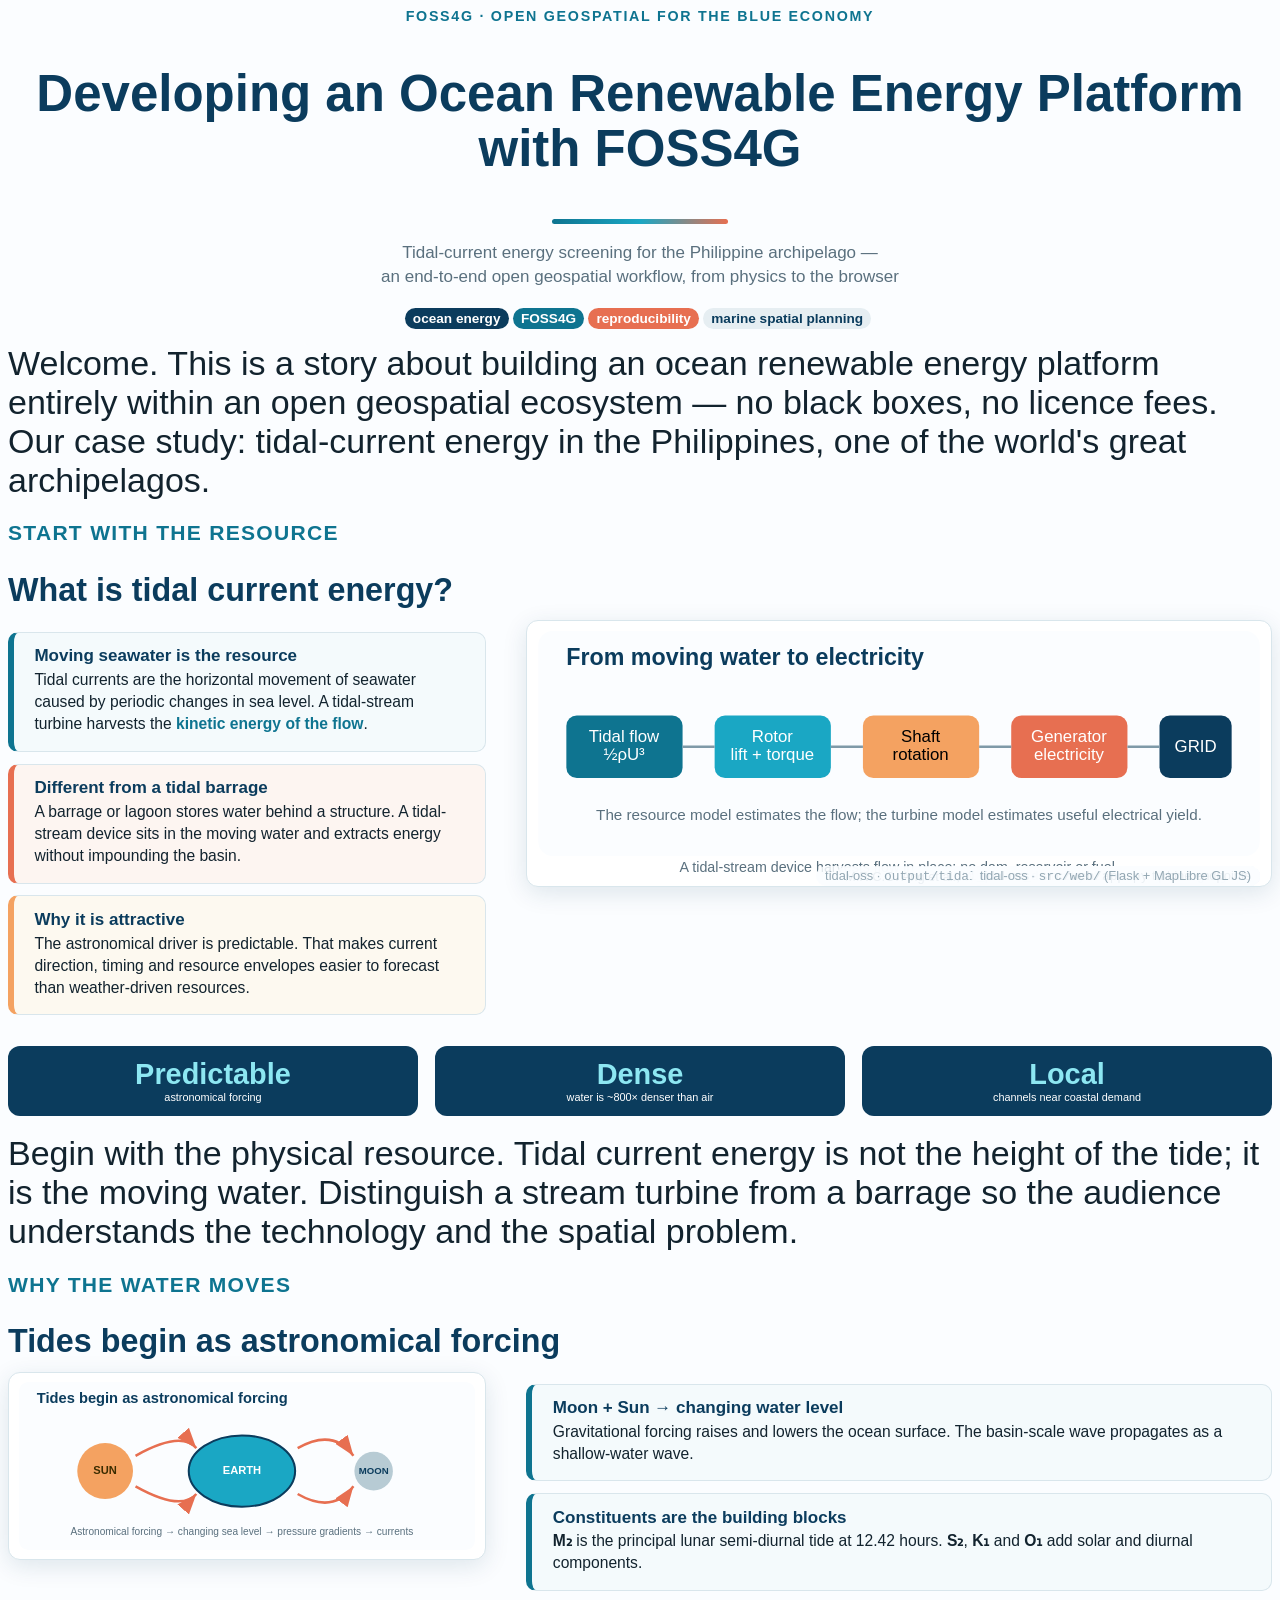
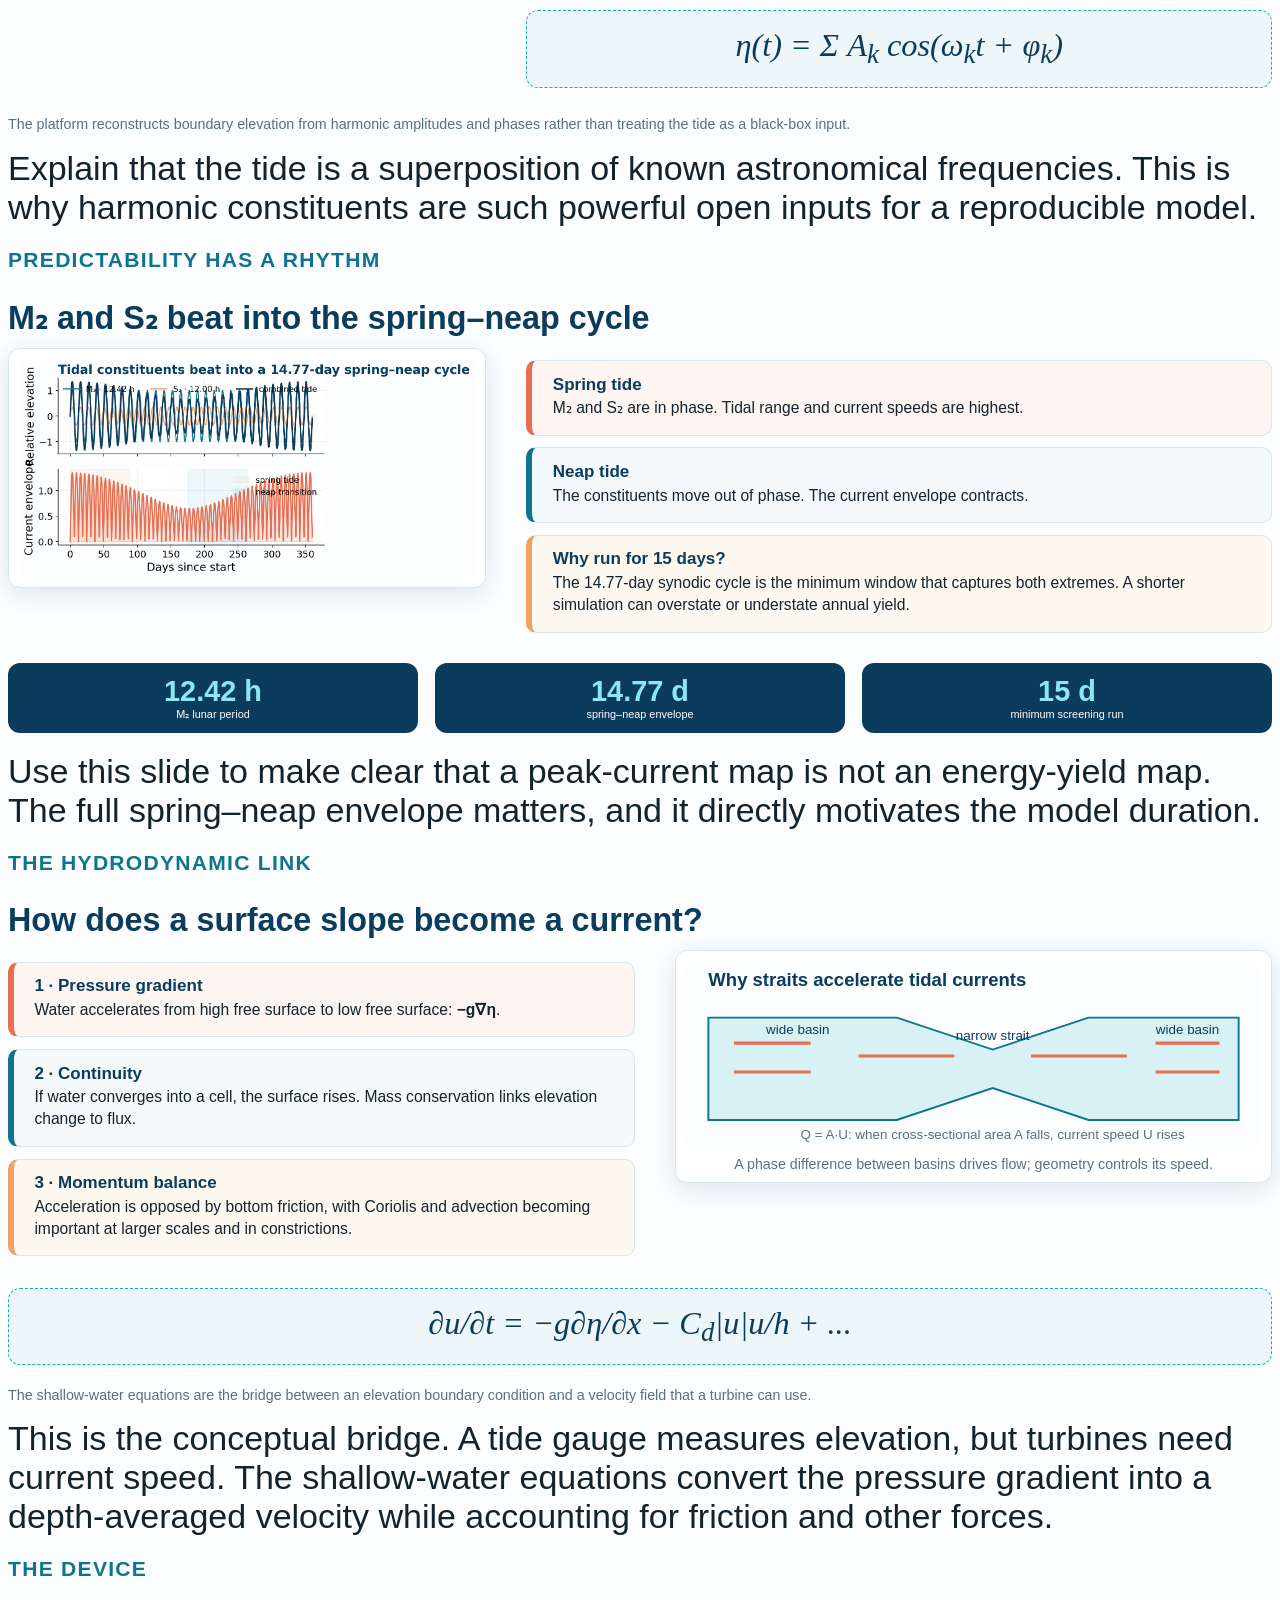
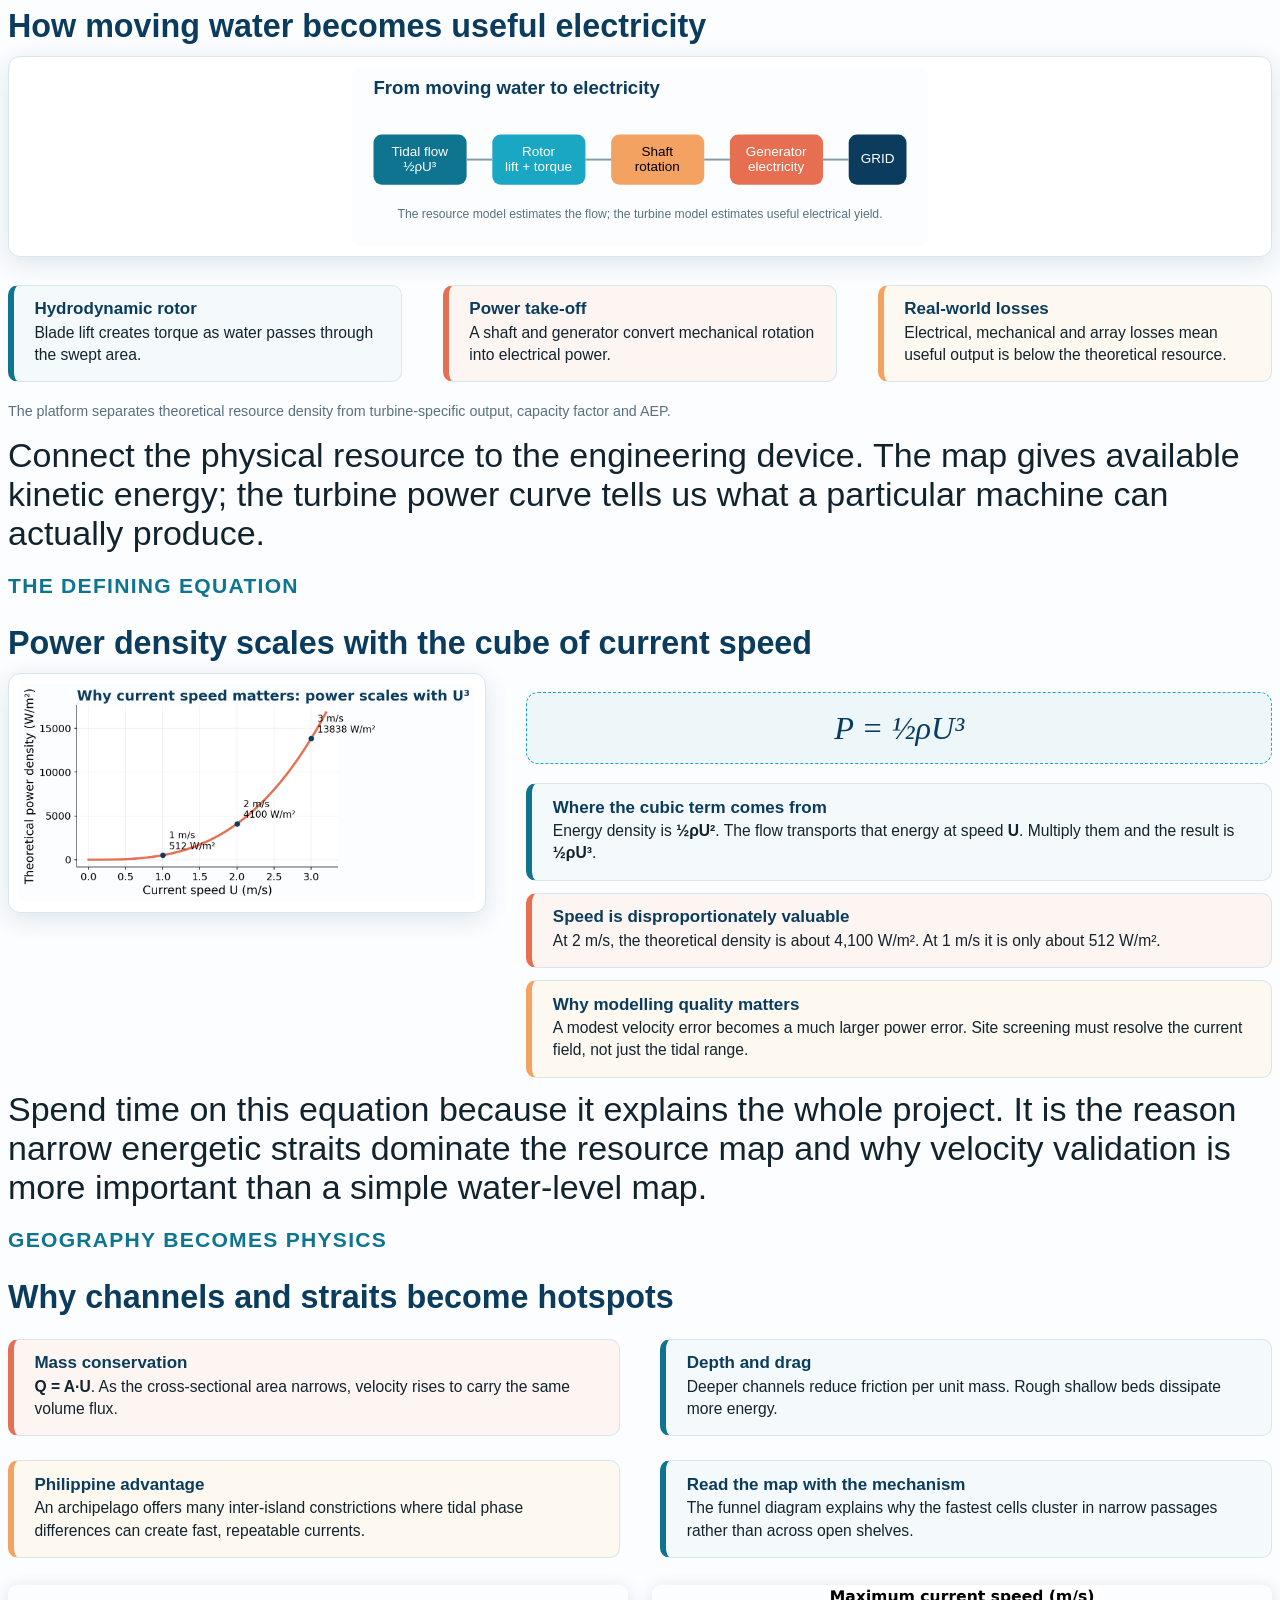
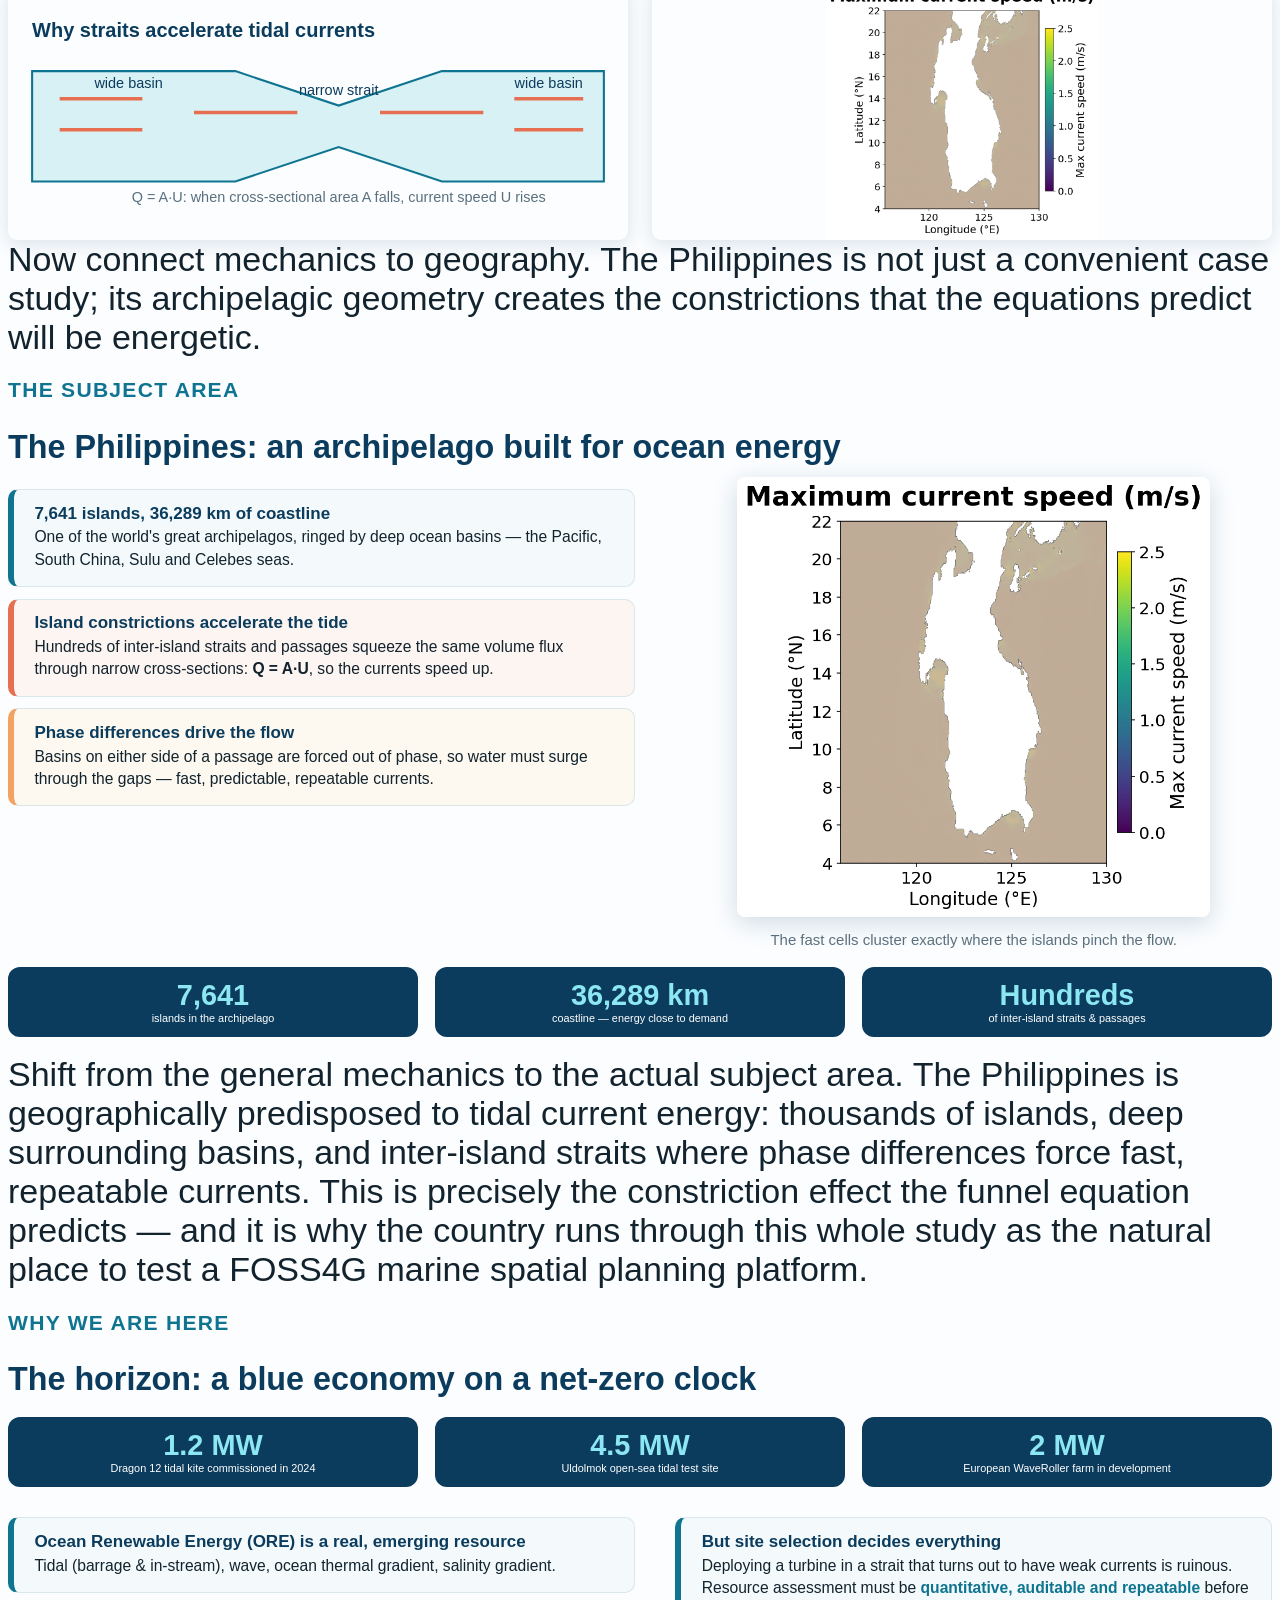
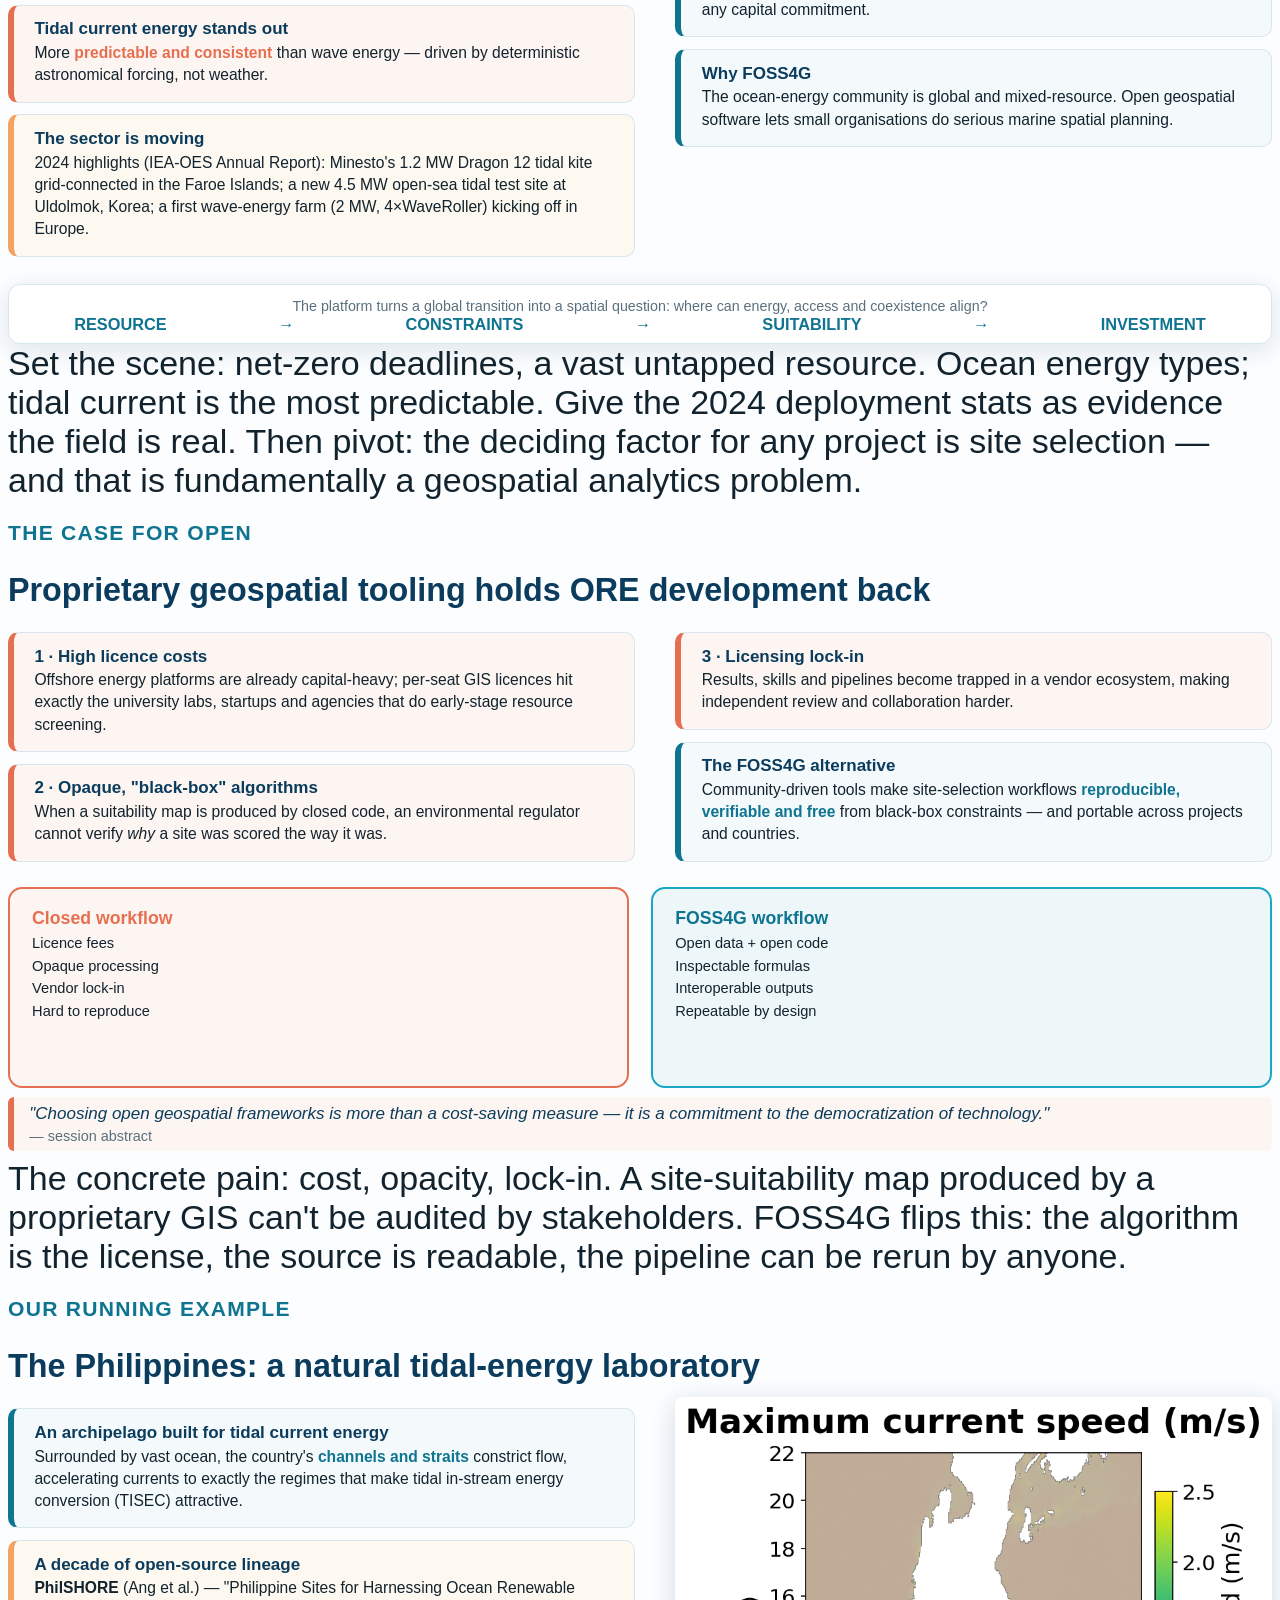
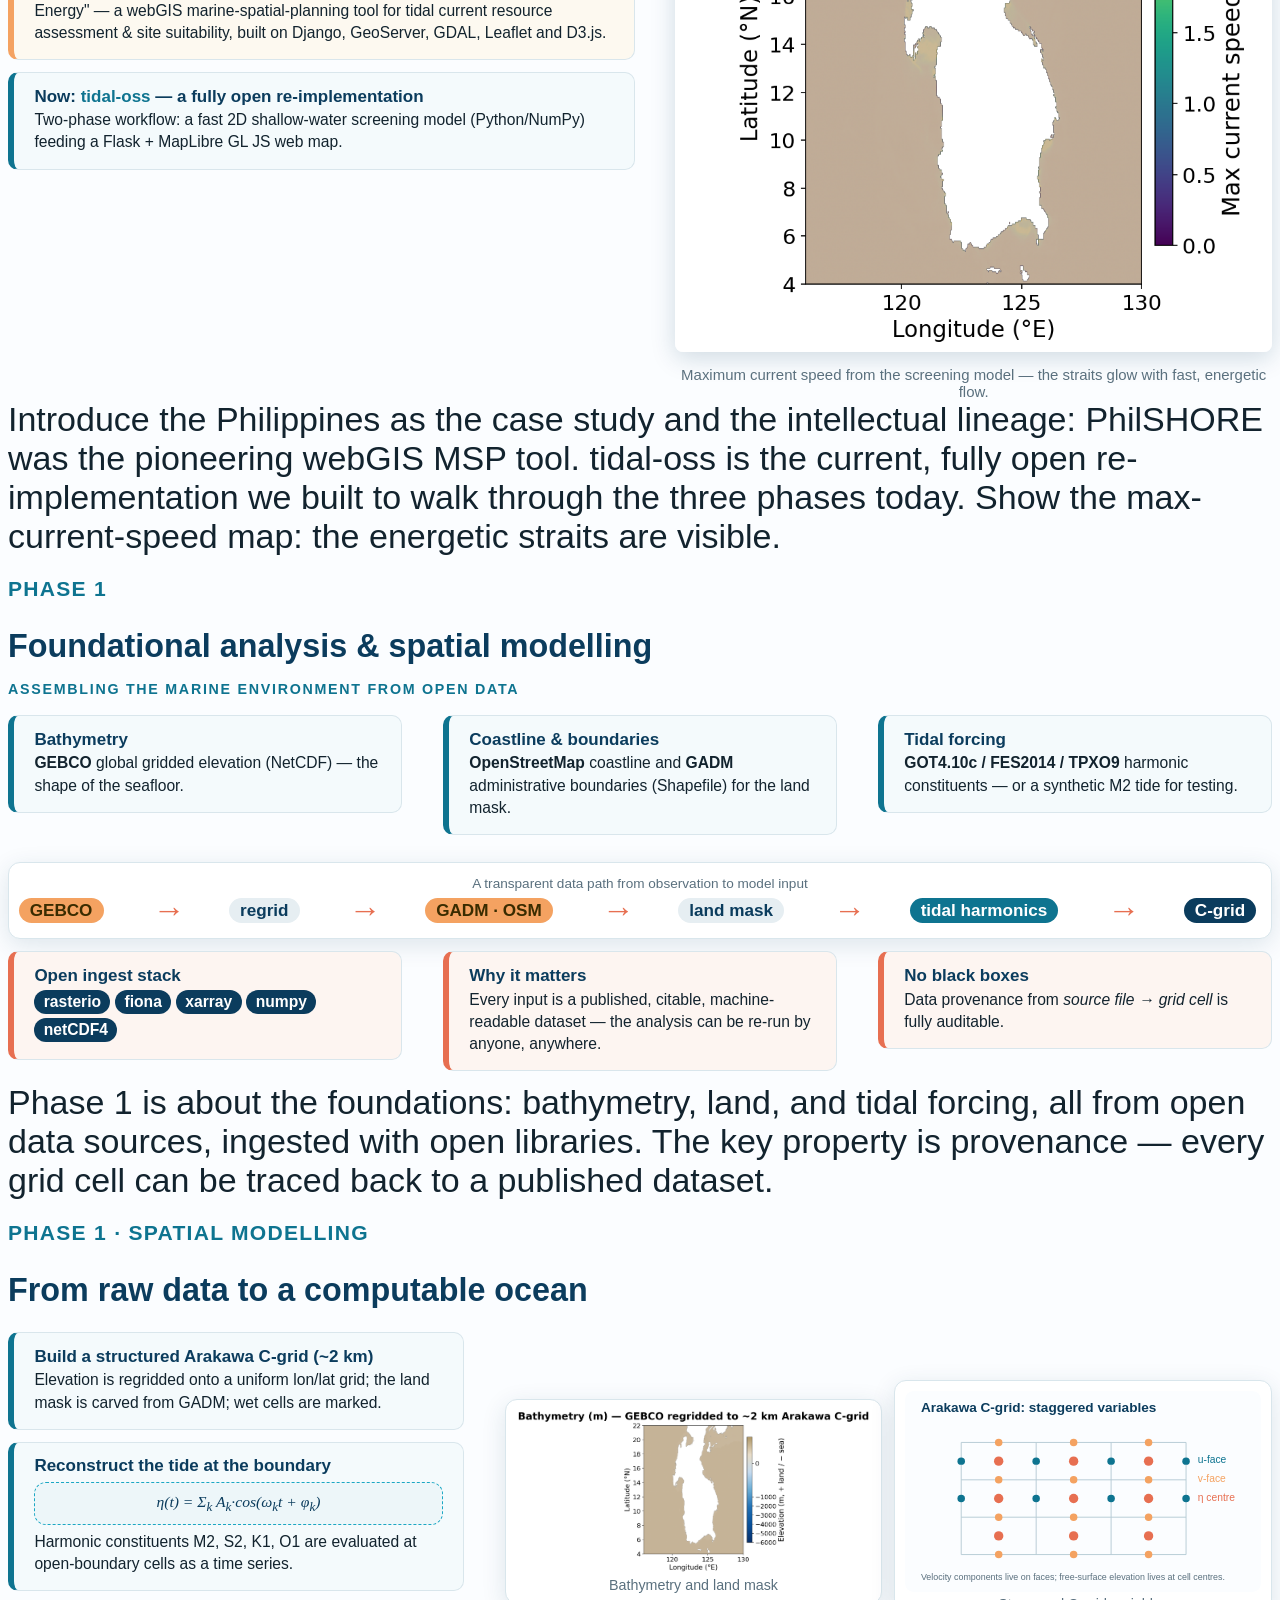
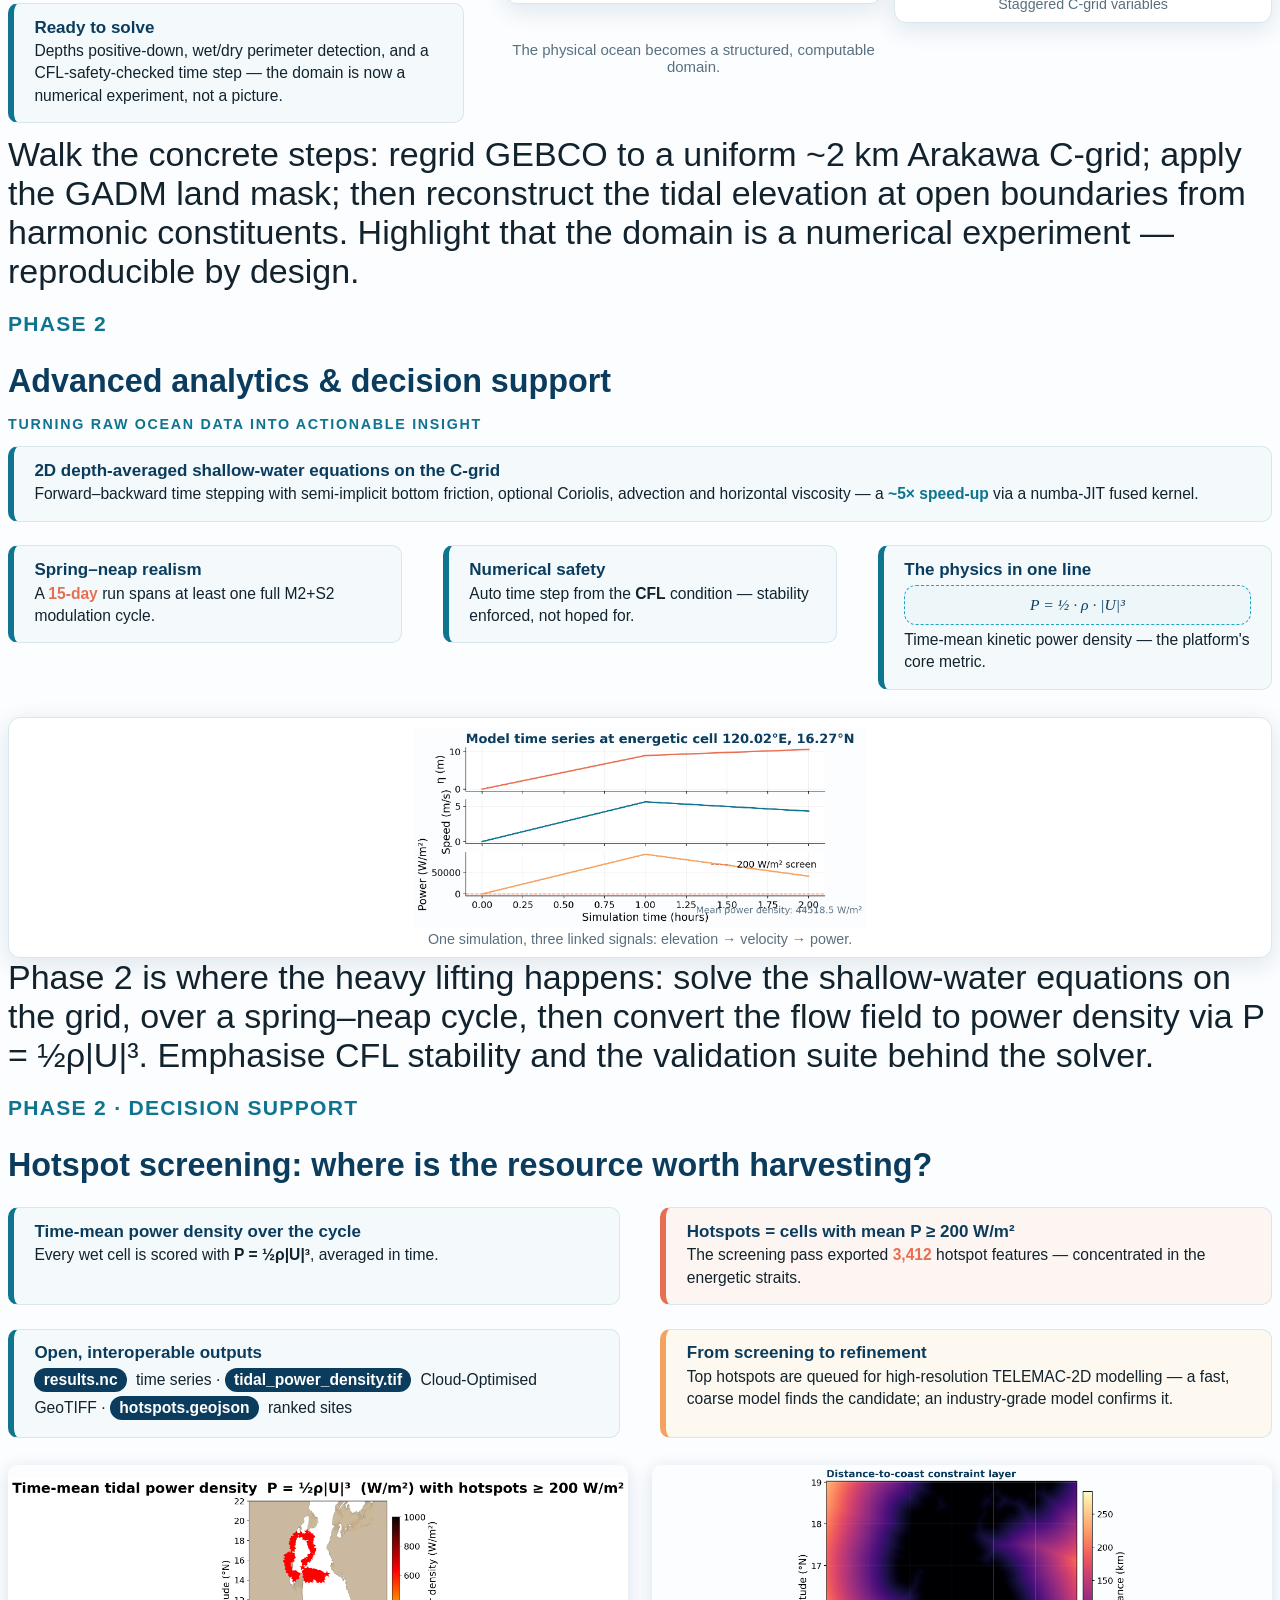
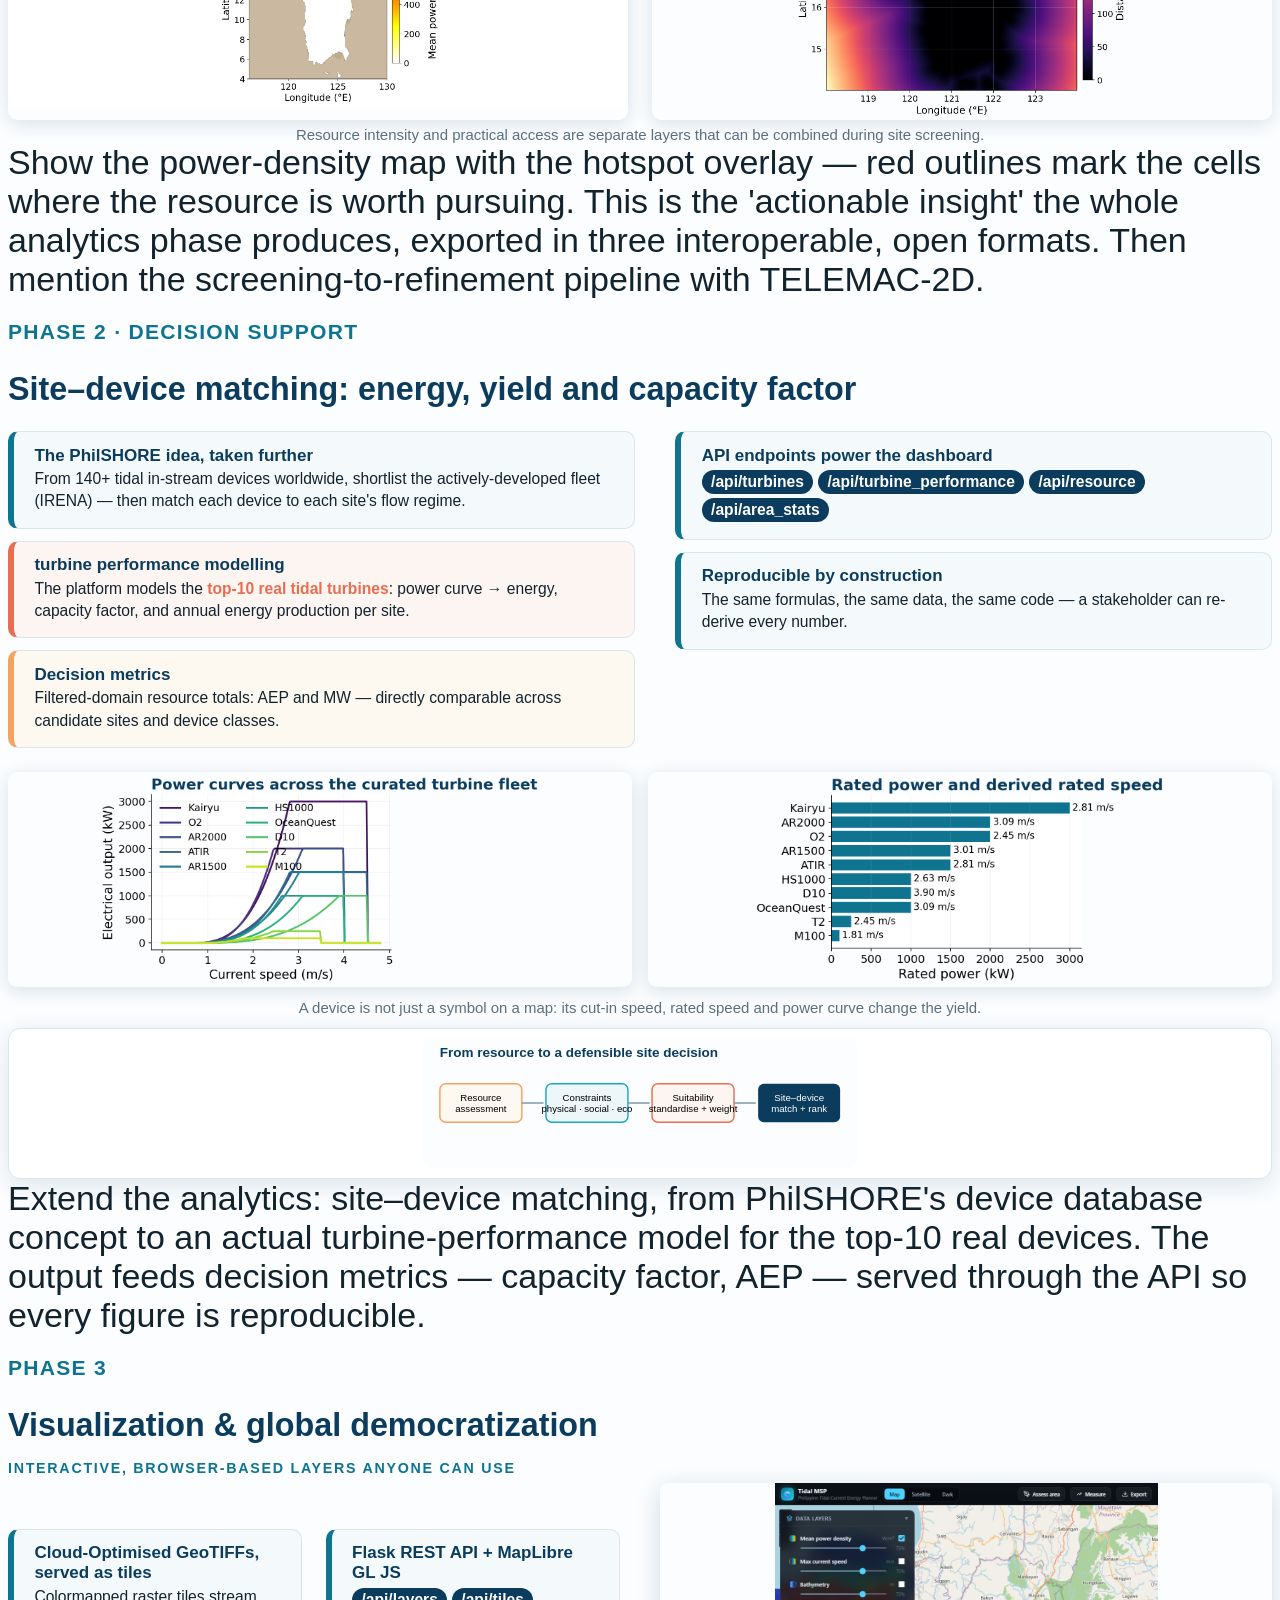
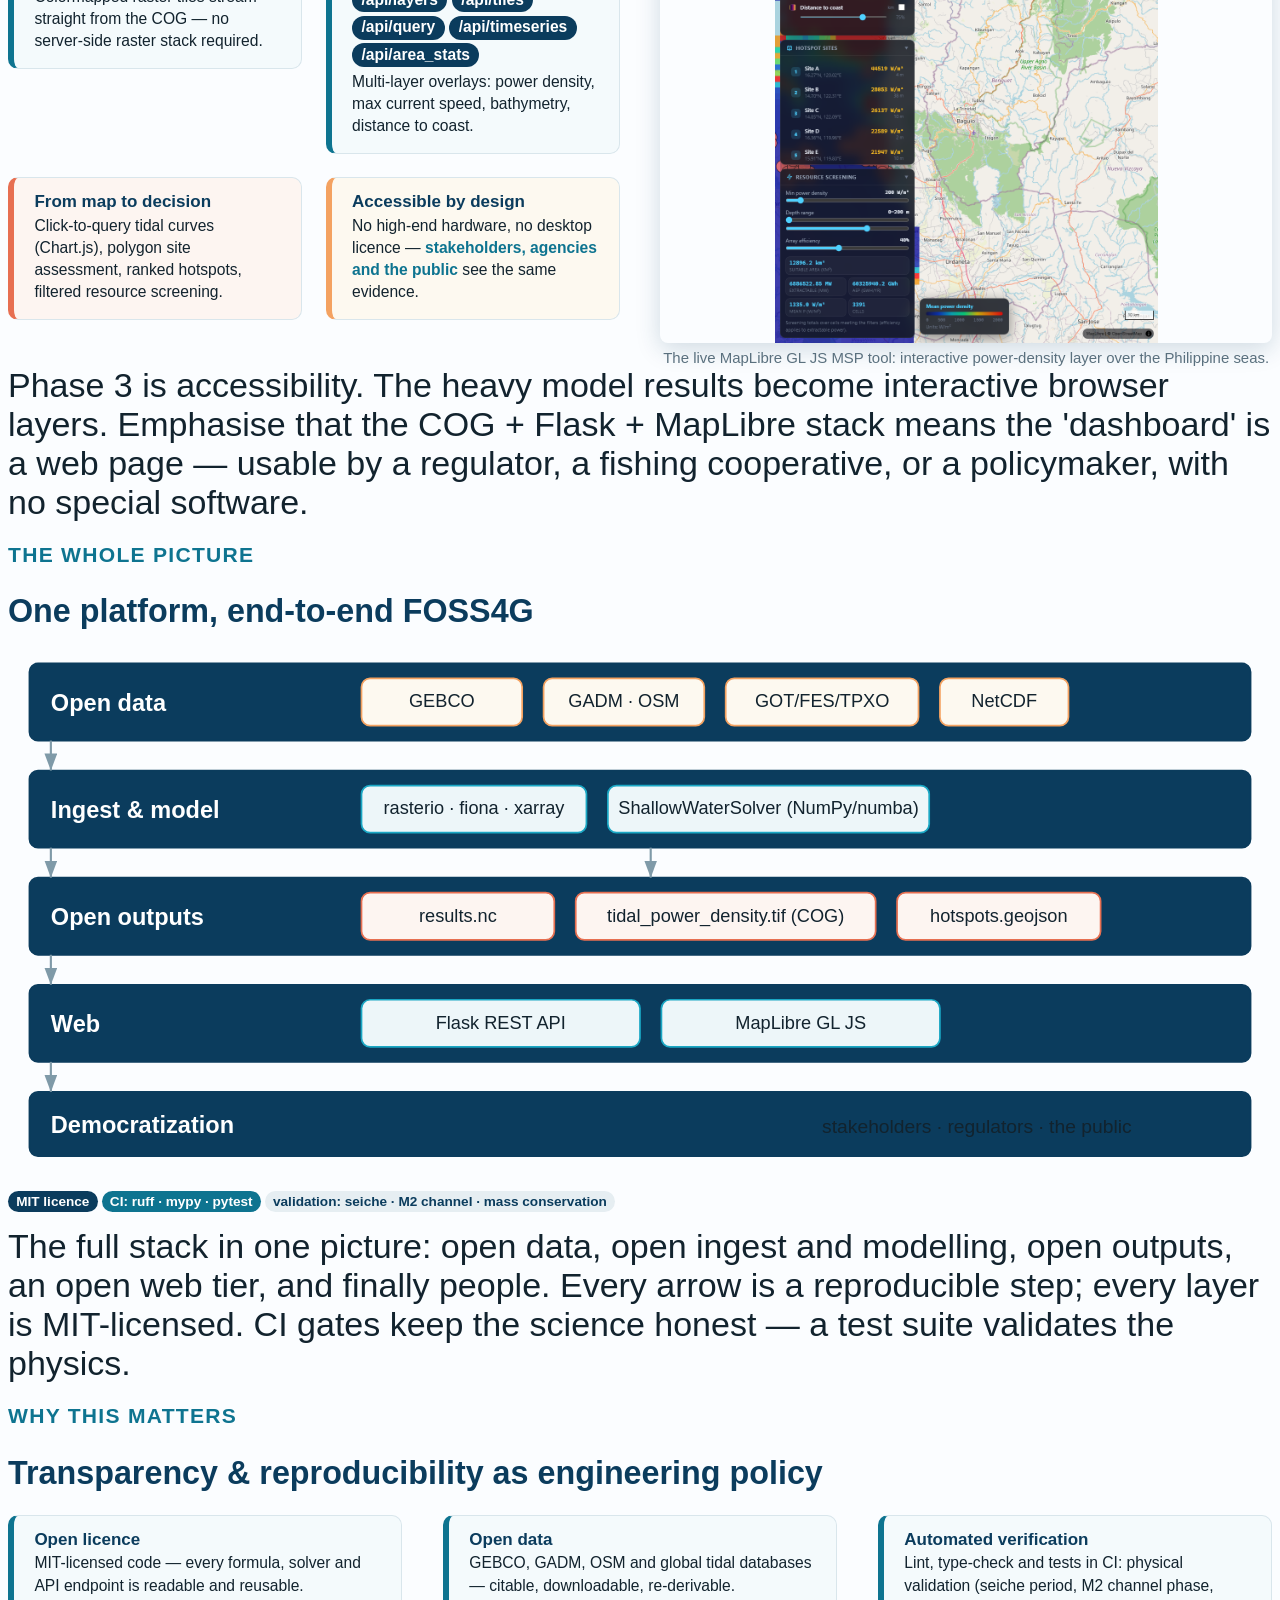
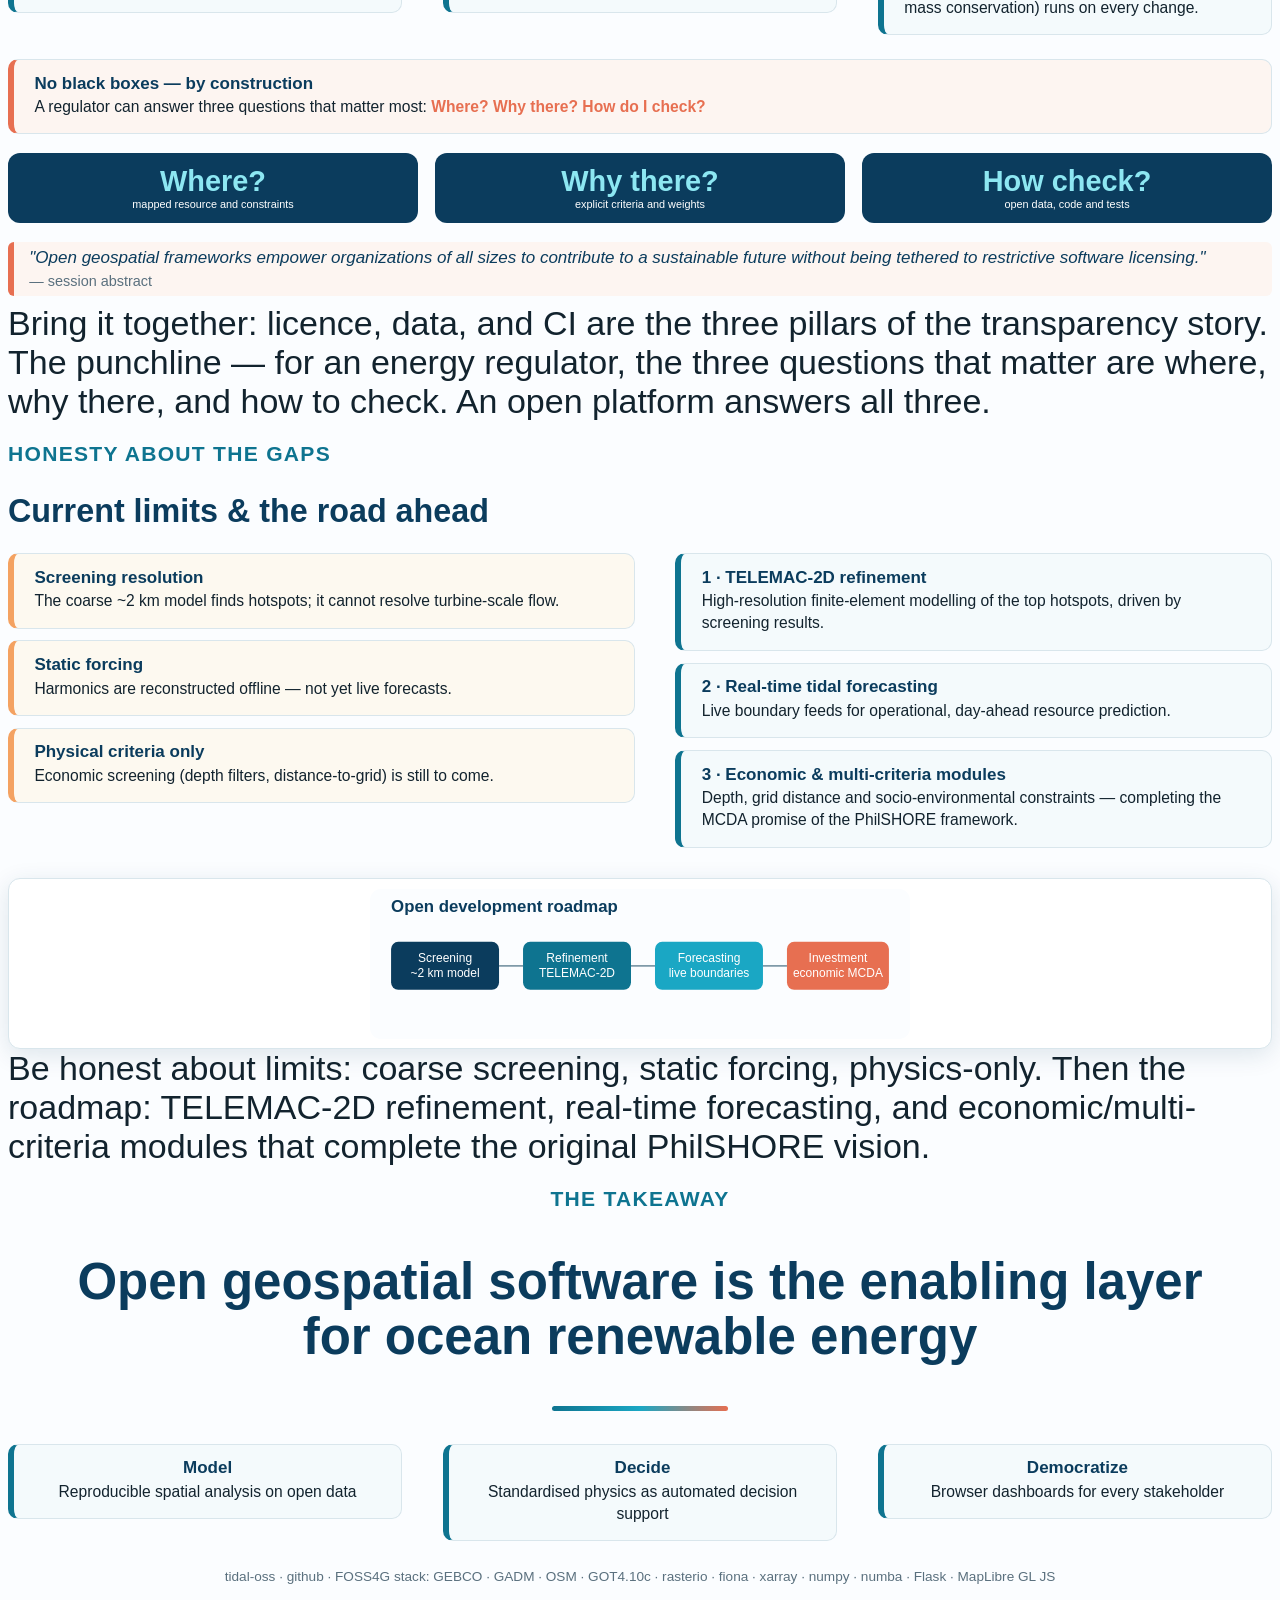
==== commit b006f10d: "docs: added PH context" ====
--- a/docs/presentation/index.html
+++ b/docs/presentation/index.html
@@ -44,19 +44,21 @@
   .reveal .fig-right { grid-template-columns: 1.15fr 1fr; align-items: center; }
   .reveal .three-col { grid-template-columns: 1fr 1fr 1fr; }
   .reveal .fig { border-radius: 8px; box-shadow: 0 6px 24px rgba(11,60,93,0.18); width: 100%; }
-  .reveal .fig-cap { font-size: 0.36em; color: var(--muted); margin-top: 0.4em; text-align: center; }
+  .reveal .fig-cap { font-size: 0.44em; color: var(--muted); margin-top: 0.4em; text-align: center; }
   .reveal .formula { font-family: Georgia, serif; font-style: italic; font-size: 0.95em; color: var(--deep); background: #edf6f9; border: 1px dashed var(--aqua); border-radius: 12px; padding: 0.5em 0.8em; text-align: center; margin: 0.6em 0; }
   .reveal .chip { display: inline-block; background: var(--deep); color: #fff; border-radius: 999px; padding: 0.08em 0.7em; font-size: 0.42em; font-weight: 600; margin: 0.12em 0.3em 0.12em 0; }
   .reveal .chip.ocean { background: var(--ocean); }
   .reveal .chip.coral { background: var(--coral); }
   .reveal .chip.amber { background: var(--amber); color: #3a2c00; }
   .reveal .chip.ghost { background: #e6eef2; color: var(--deep); }
+  .reveal .card .chip, .reveal .small .chip { font-size: 1em; padding: 0.06em 0.6em; }
   .reveal .datapath { display: flex; align-items: center; justify-content: space-between; font-size: 0.56em; font-weight: 700; color: var(--deep); }
   .reveal .datapath .chip { font-size: 0.9em; padding: 0.1em 0.65em; }
+  .reveal .datapath b { font-size: 1.7em; color: var(--coral); }
   .reveal .datapath-panel { padding: 0.3em 0.7em; }
   .reveal .datapath-panel .visual-label { font-size: 0.4em; }
   .reveal .num { color: var(--coral); font-weight: 800; }
-  .reveal .ref { position: fixed; bottom: 14px; right: 20px; font-size: 0.30em; color: #93a7b3; background: rgba(251,253,255,0.85); padding: 0.15em 0.7em; border-radius: 999px; }
+  .reveal .ref { position: fixed; bottom: 14px; right: 20px; font-size: 0.38em; color: #93a7b3; background: rgba(251,253,255,0.85); padding: 0.15em 0.7em; border-radius: 999px; }
   .reveal .progress { color: var(--aqua); }
   .reveal .progress span { background: var(--aqua); }
   .reveal .slide-number { color: var(--ocean); font-size: 0.35em; }
@@ -73,11 +75,11 @@
   .stack .box.alg  { fill: #edf6f9; stroke: var(--aqua); }
   .stack .box.out  { fill: #fdf5f1; stroke: var(--coral); }
   .stack .arrow { stroke: #7f9aa8; stroke-width: 2; fill: none; marker-end: url(#arrow); }
-  .reveal .footnote { font-size: 0.34em; color: var(--muted); margin-top: 0.5em; }
+  .reveal .footnote { font-size: 0.42em; color: var(--muted); margin-top: 0.5em; }
   .reveal .visual-panel { background: #fff; border: 1px solid #d9e6ec; border-radius: 12px; padding: 0.28em; box-shadow: 0 6px 24px rgba(11,60,93,0.12); }
   .reveal .visual-panel img { display: block; width: 100%; max-height: 245px; object-fit: contain; border-radius: 8px; }
   .reveal .visual-panel svg { display: block; width: 100%; max-height: 245px; }
-  .reveal .visual-label { font-size: 0.34em; color: var(--muted); text-align: center; margin: 0.25em 0 0.05em; }
+  .reveal .visual-label { font-size: 0.42em; color: var(--muted); text-align: center; margin: 0.25em 0 0.05em; }
   .reveal .visual-pair { display: grid; grid-template-columns: 1fr 1fr; gap: 0.35em; align-items: center; }
   .reveal .visual-pair img, .reveal .visual-pair svg { min-width: 0; }
   .reveal .stat-band { display: grid; grid-template-columns: repeat(3, 1fr); gap: 0.5em; margin: 0.55em 0; }
@@ -99,18 +101,18 @@
   .reveal .diagram-inline-pair { display: grid; grid-template-columns: 1fr 1fr; gap: 0.6em; align-items: stretch; }
   .reveal .diagram-inline-pair img { width: 100%; height: 220px; max-height: none; object-fit: contain; }
   .reveal .phase1-detail { grid-template-columns: 0.82fr 1.38fr; }
-  .reveal .phase1-detail .visual-pair img, .reveal .phase1-detail .visual-pair svg { max-height: 245px; }
+  .reveal .phase1-detail .visual-pair img, .reveal .phase1-detail .visual-pair svg { max-height: 285px; }
   .reveal .hotspot-detail { display: block; }
   .reveal .hotspot-copy { display: grid; grid-template-columns: 1fr 1fr; column-gap: 1.2em; }
   .reveal .hotspot-visuals { display: grid; grid-template-columns: 1fr 1fr; gap: 0.7em; align-items: start; margin-top: 0.45em; }
-  .reveal .hotspot-visuals img { width: 100%; height: 200px; max-height: none; object-fit: contain; border-radius: 9px; box-shadow: 0 4px 18px rgba(11,60,93,0.14); }
+  .reveal .hotspot-visuals img { width: 100%; height: 255px; max-height: none; object-fit: contain; border-radius: 9px; box-shadow: 0 4px 18px rgba(11,60,93,0.14); }
   .reveal .mcda-panel img { height: 130px; max-height: none !important; object-fit: contain; }
   .reveal .roadmap-panel img { height: 150px; max-height: none !important; object-fit: contain; }
-  .reveal .turbine-visuals img { max-height: 190px; }
+  .reveal .turbine-visuals img { max-height: 215px; }
   .reveal .webgis-slide { grid-template-columns: 1fr 1fr; }
   .reveal .webgis-copy { display: grid; grid-template-columns: 1fr 1fr; column-gap: 0.7em; align-items: start; }
   .reveal .webgis-figure { display: flex; flex-direction: column; align-items: center; }
-  .reveal .webgis-figure .fig { width: 100%; max-height: 700px; height: auto; object-fit: contain; }
+  .reveal .webgis-figure .fig { width: 100%; max-height: 460px; height: auto; object-fit: contain; }
   .reveal .timeseries-panel img { width: 100%; height: 200px; max-height: none !important; object-fit: contain; }
   .reveal blockquote { font-size: 0.5em; color: var(--deep); border-left: 6px solid var(--coral); background: #fdf5f1; padding: 0.4em 0.9em; border-radius: 6px; font-style: italic; margin: 0.5em 0; }
   .reveal blockquote cite { display: block; font-size: 0.85em; color: var(--muted); margin-top: 0.3em; font-style: normal; }
@@ -196,7 +198,7 @@
     <h3>Predictability has a rhythm</h3>
     <h2>M₂ and S₂ beat into the spring–neap cycle</h2>
     <div class="grid two-col resource-intro">
-      <div class="visual-panel"><img src="assets/fig_spring_neap.png" alt="M2 and S2 harmonics forming the spring-neap cycle"></div>
+      <div class="visual-panel diagram-panel"><img src="assets/fig_spring_neap.png" alt="M2 and S2 harmonics forming the spring-neap cycle"></div>
       <div>
         <div class="card coral"><h4>Spring tide</h4><p>M₂ and S₂ are in phase. Tidal range and current speeds are highest.</p></div>
         <div class="card"><h4>Neap tide</h4><p>The constituents move out of phase. The current envelope contracts.</p></div>
@@ -271,6 +273,41 @@
       </div>
     </div>
     <aside class="notes">Now connect mechanics to geography. The Philippines is not just a convenient case study; its archipelagic geometry creates the constrictions that the equations predict will be energetic.</aside>
+  </section>
+
+  <!-- ============ 8B. PHILIPPINES GEOGRAPHY ============ -->
+  <section>
+    <h3>The subject area</h3>
+    <h2>The Philippines: an archipelago built for ocean energy</h2>
+    <div class="grid two-col">
+      <div>
+        <div class="card">
+          <h4>7,641 islands, 36,289 km of coastline</h4>
+          <p>One of the world's great archipelagos, ringed by deep ocean basins — the Pacific, South China, Sulu and Celebes seas.</p>
+        </div>
+        <div class="card coral">
+          <h4>Island constrictions accelerate the tide</h4>
+          <p>Hundreds of inter-island straits and passages squeeze the same volume flux through narrow cross-sections: <b>Q = A·U</b>, so the currents speed up.</p>
+        </div>
+        <div class="card amber">
+          <h4>Phase differences drive the flow</h4>
+          <p>Basins on either side of a passage are forced out of phase, so water must surge through the gaps — fast, predictable, repeatable currents.</p>
+        </div>
+      </div>
+      <div class="center">
+        <img src="assets/fig_max_speed.png" alt="Maximum current speed in the Philippines" class="fig" style="max-height:440px;width:auto">
+        <div class="fig-cap">The fast cells cluster exactly where the islands pinch the flow.</div>
+      </div>
+    </div>
+    <div class="stat-band">
+      <div class="stat"><strong>7,641</strong><span>islands in the archipelago</span></div>
+      <div class="stat"><strong>36,289 km</strong><span>coastline — energy close to demand</span></div>
+      <div class="stat"><strong>Hundreds</strong><span>of inter-island straits &amp; passages</span></div>
+    </div>
+    <div class="ref">NAMRIA: 7,641 islands · ~36,289 km coastline</div>
+    <aside class="notes">
+      Shift from the general mechanics to the actual subject area. The Philippines is geographically predisposed to tidal current energy: thousands of islands, deep surrounding basins, and inter-island straits where phase differences force fast, repeatable currents. This is precisely the constriction effect the funnel equation predicts — and it is why the country runs through this whole study as the natural place to test a FOSS4G marine spatial planning platform.
+    </aside>
   </section>
 
   <!-- ============ 9. THE HORIZON ============ -->
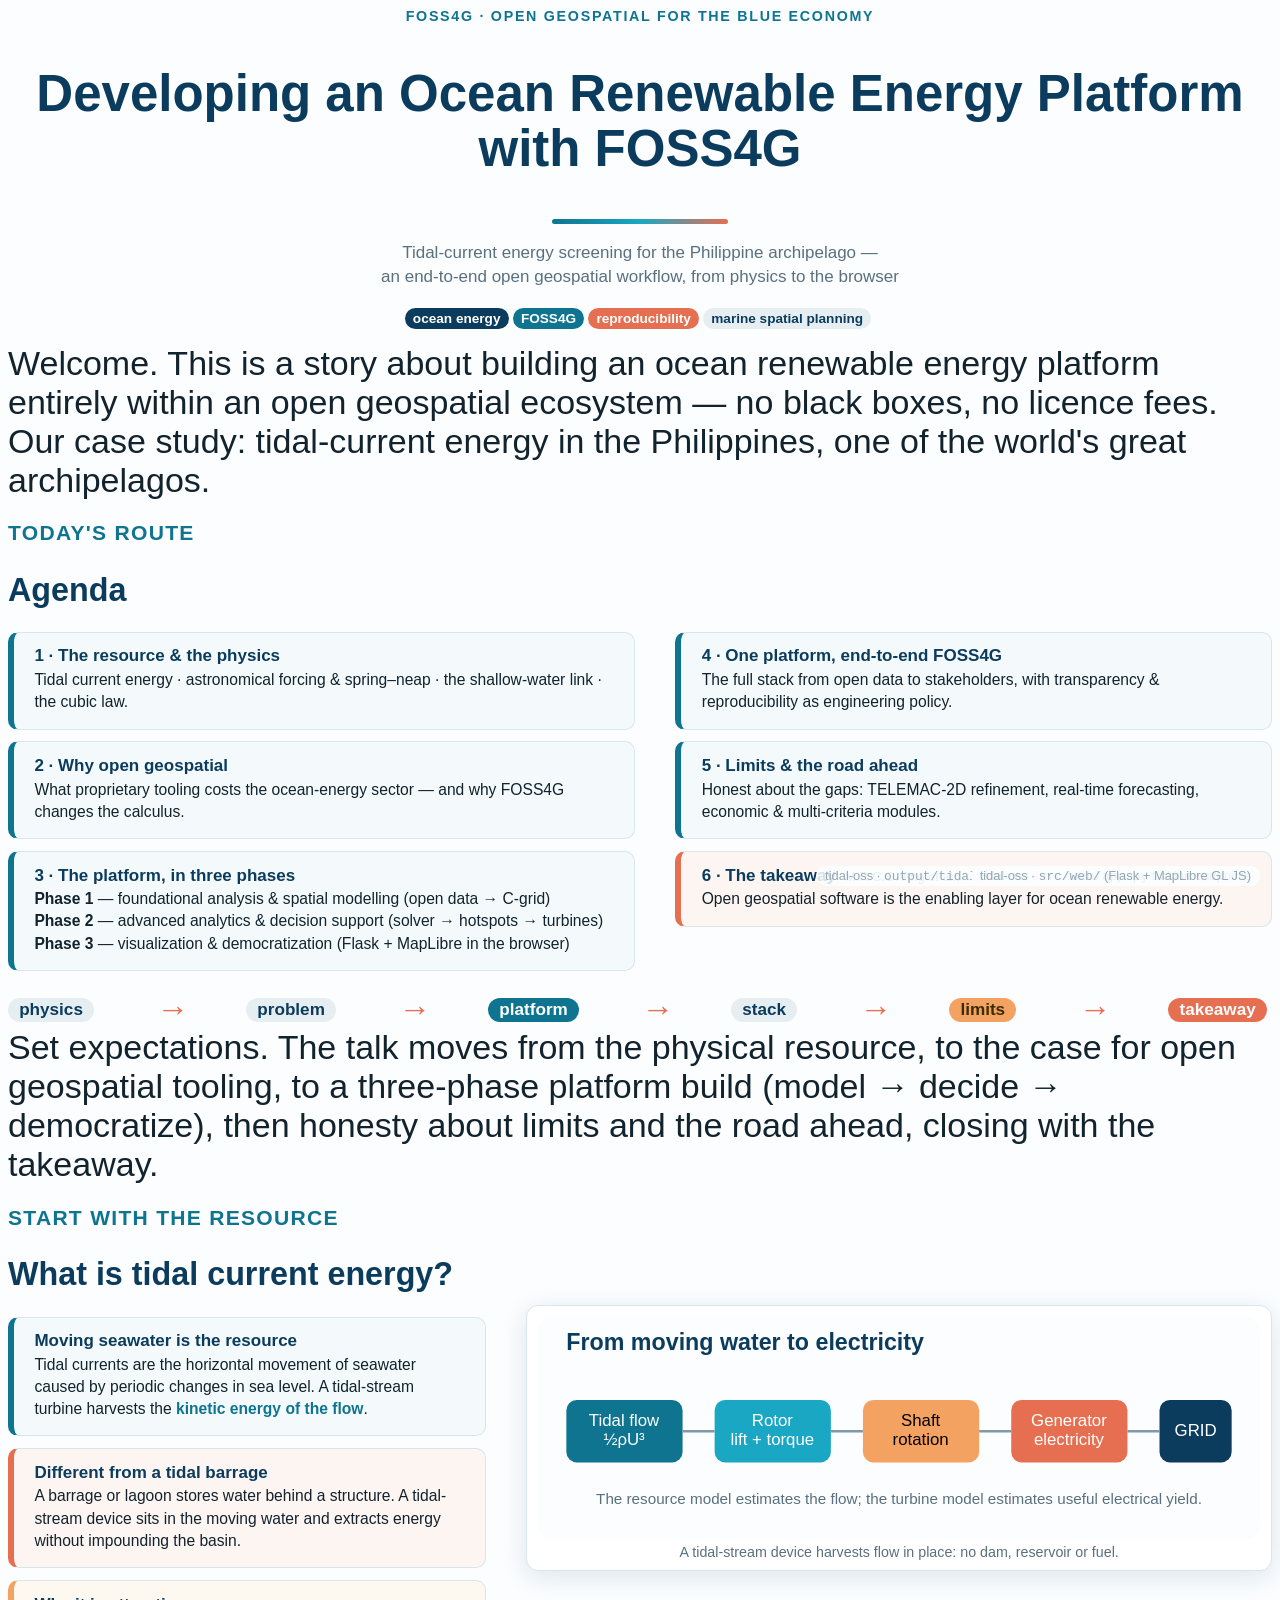
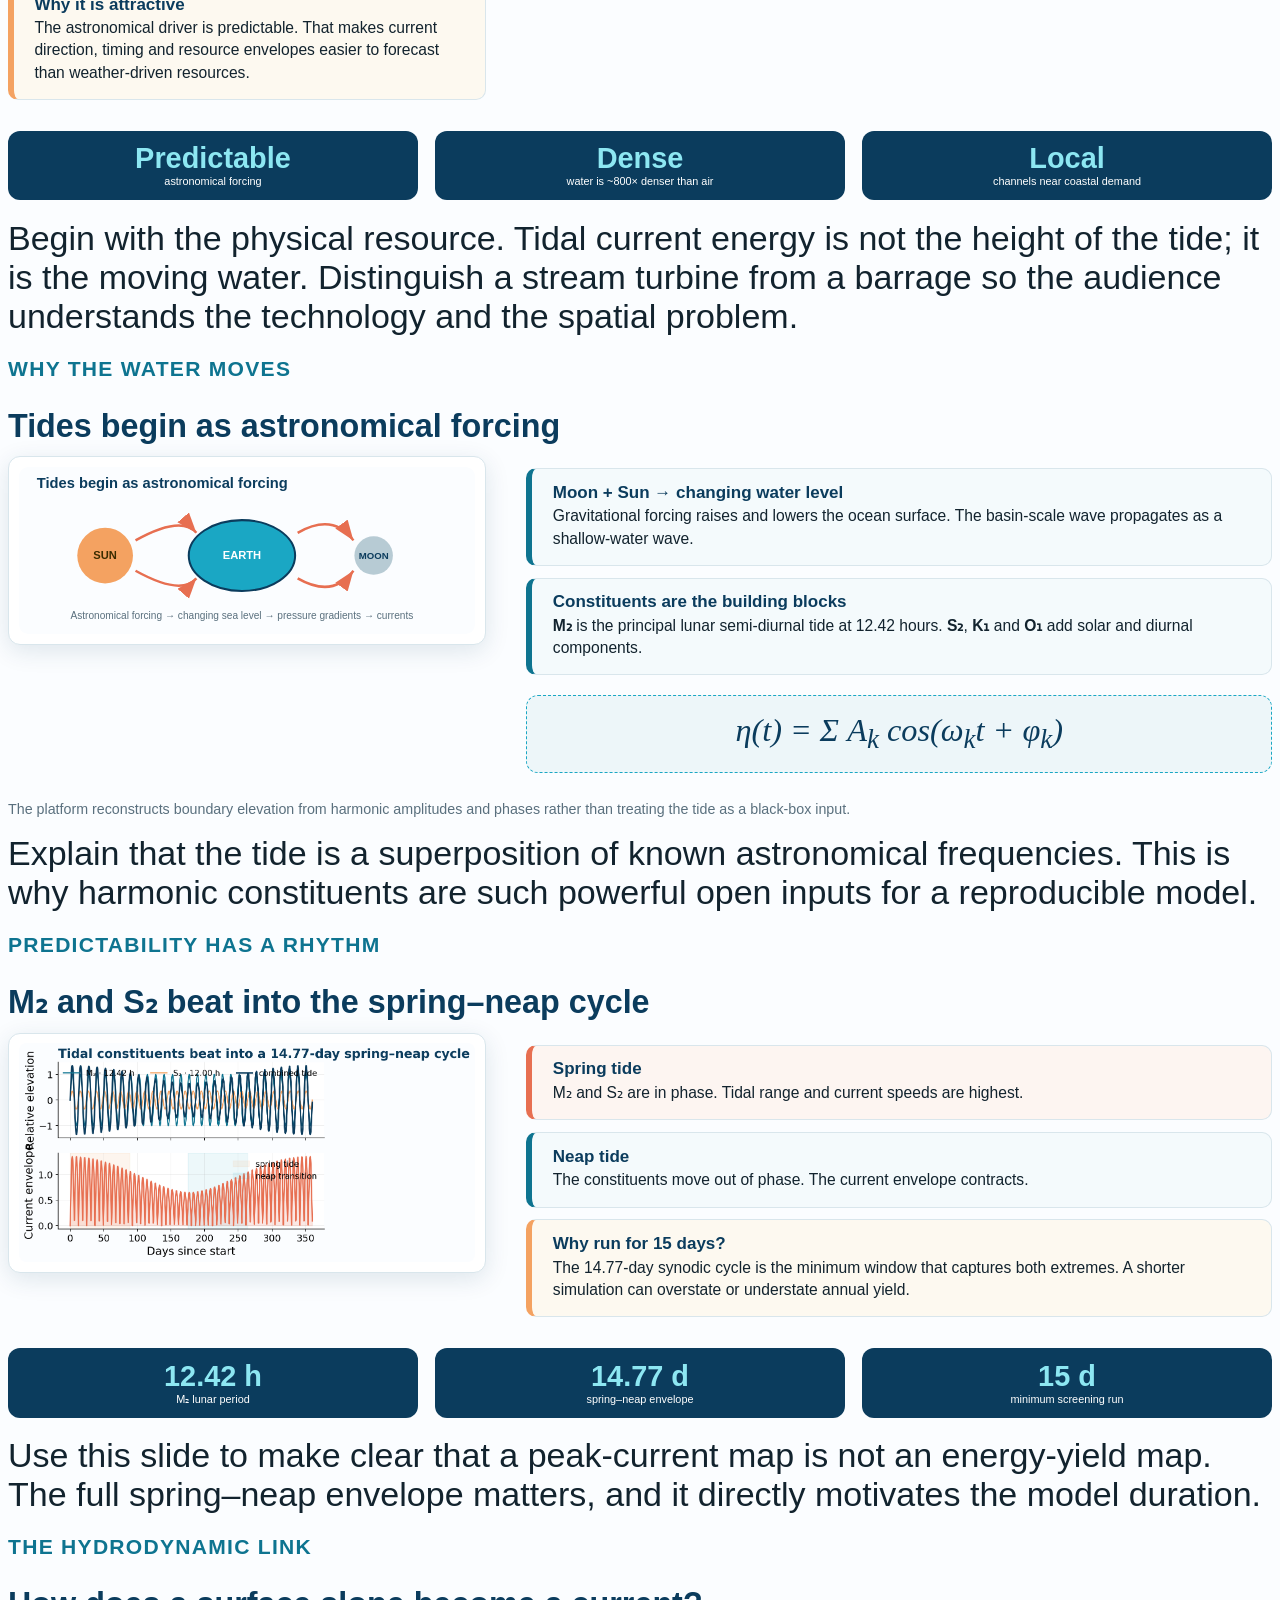
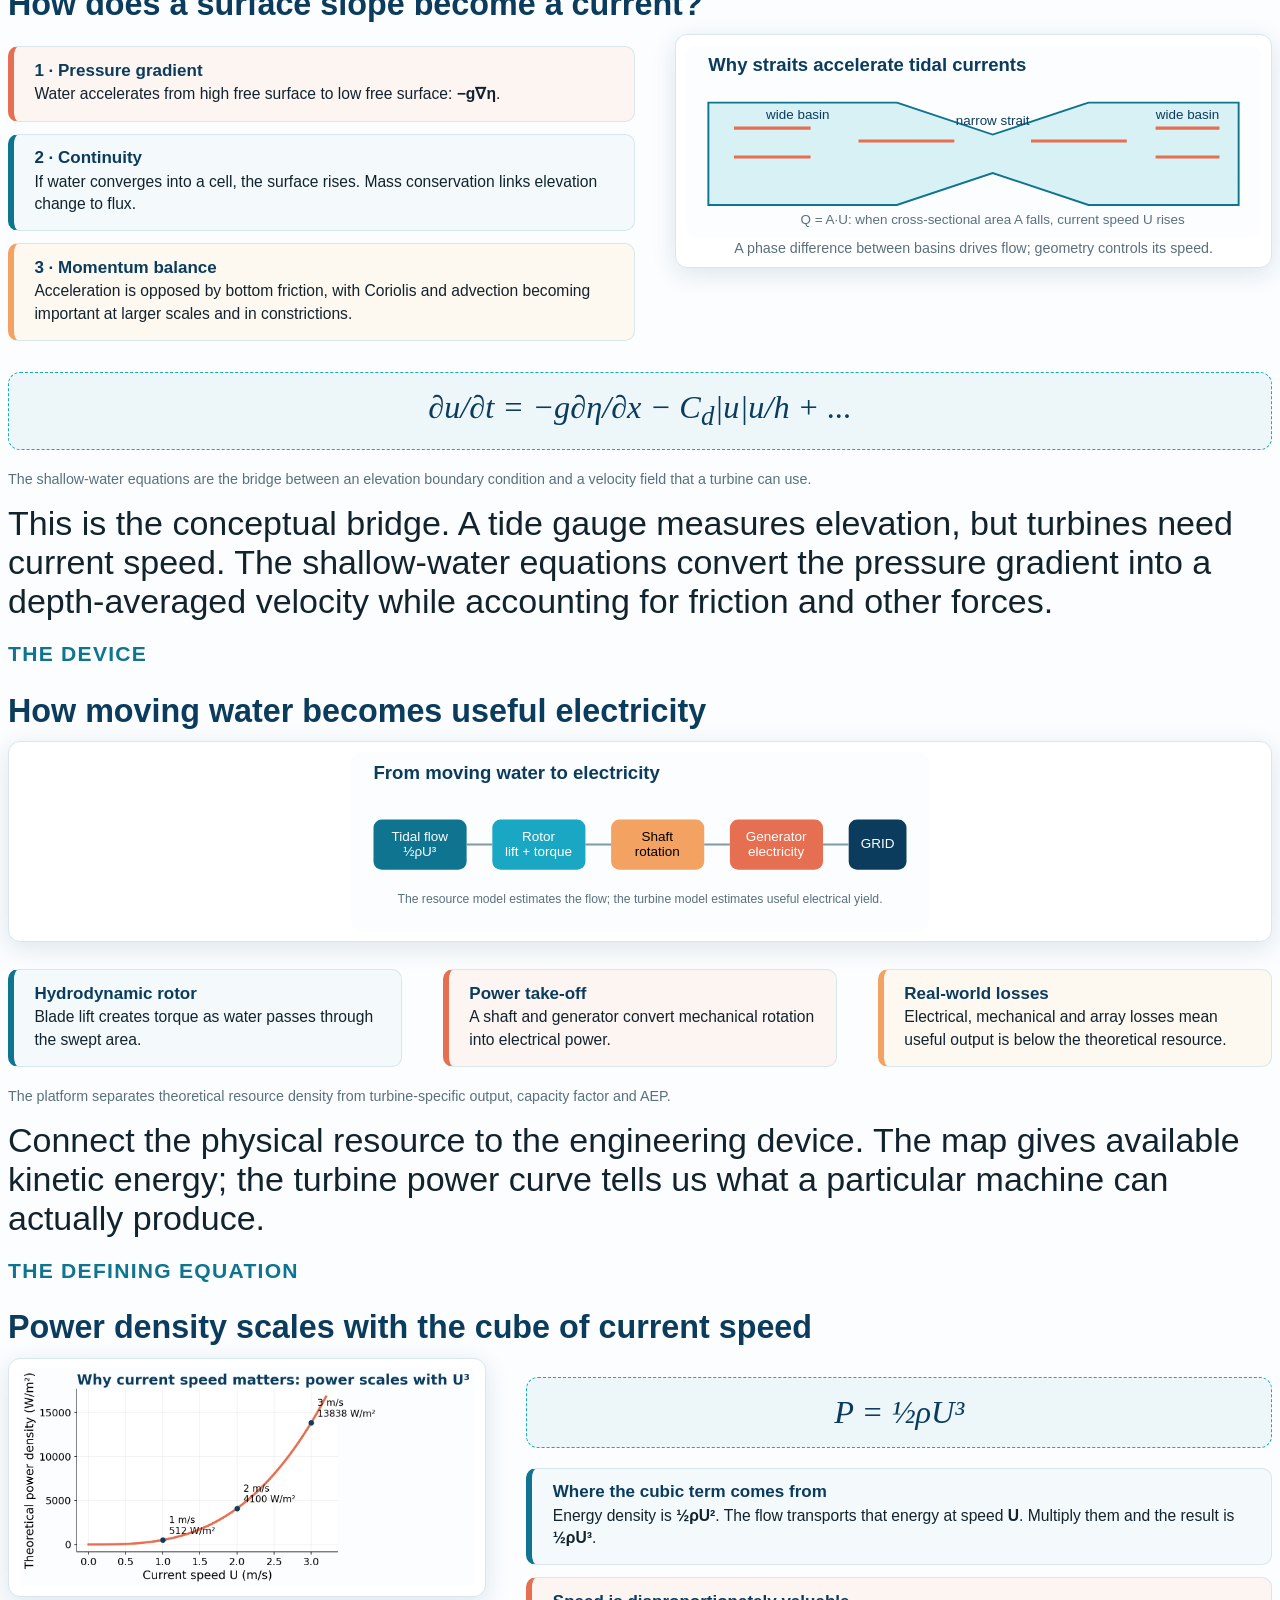
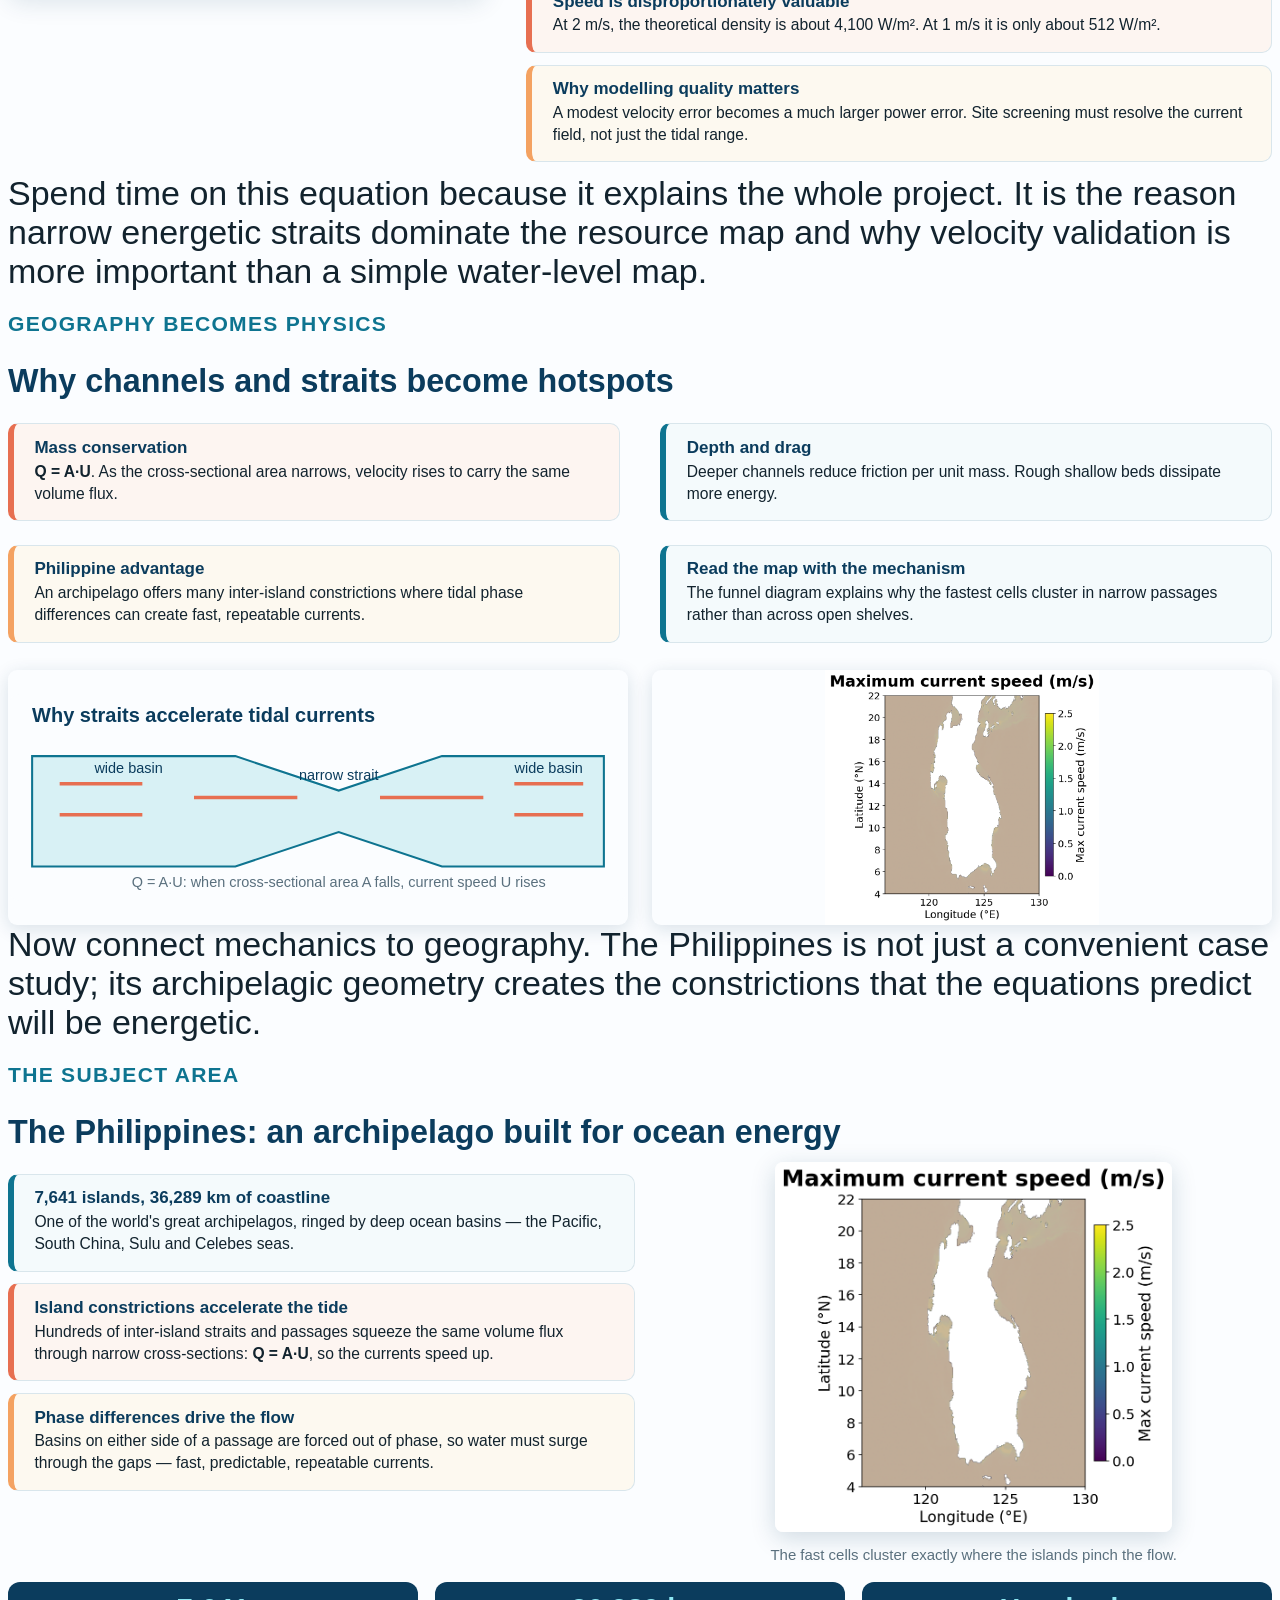
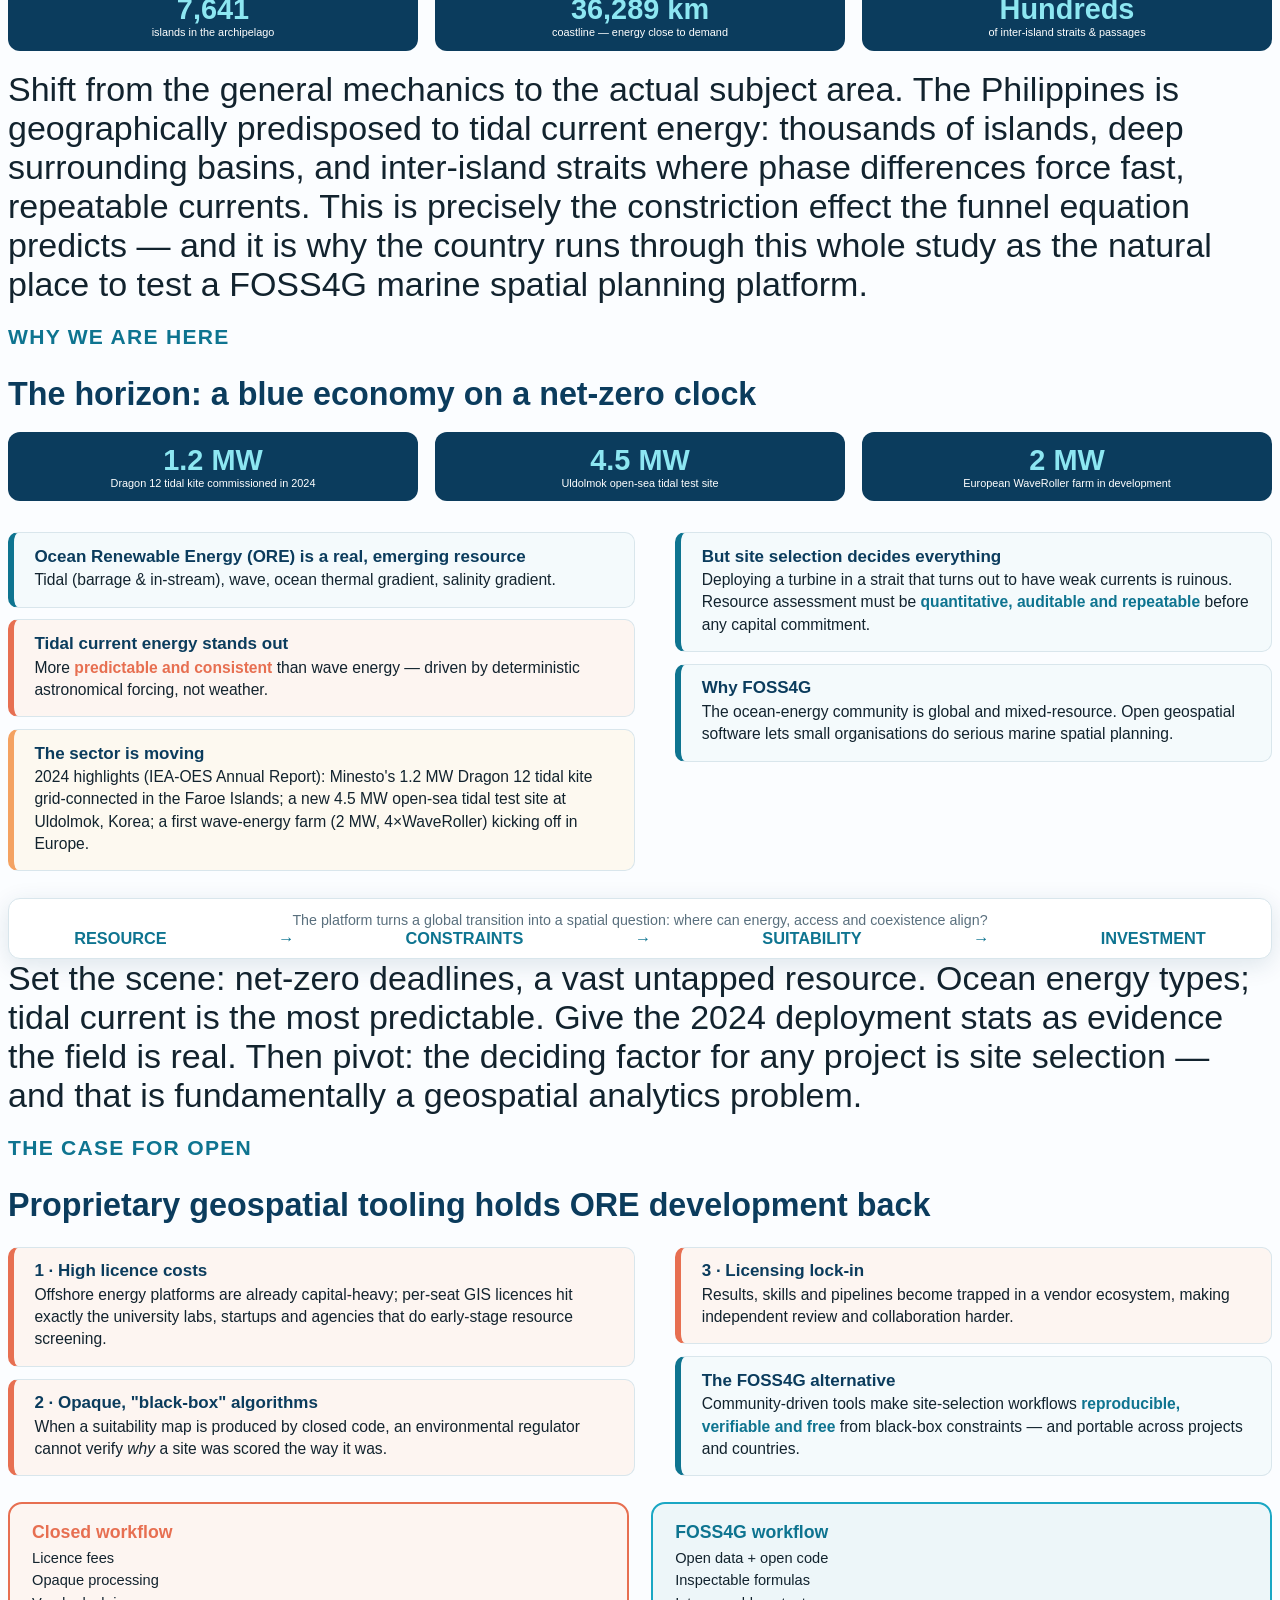
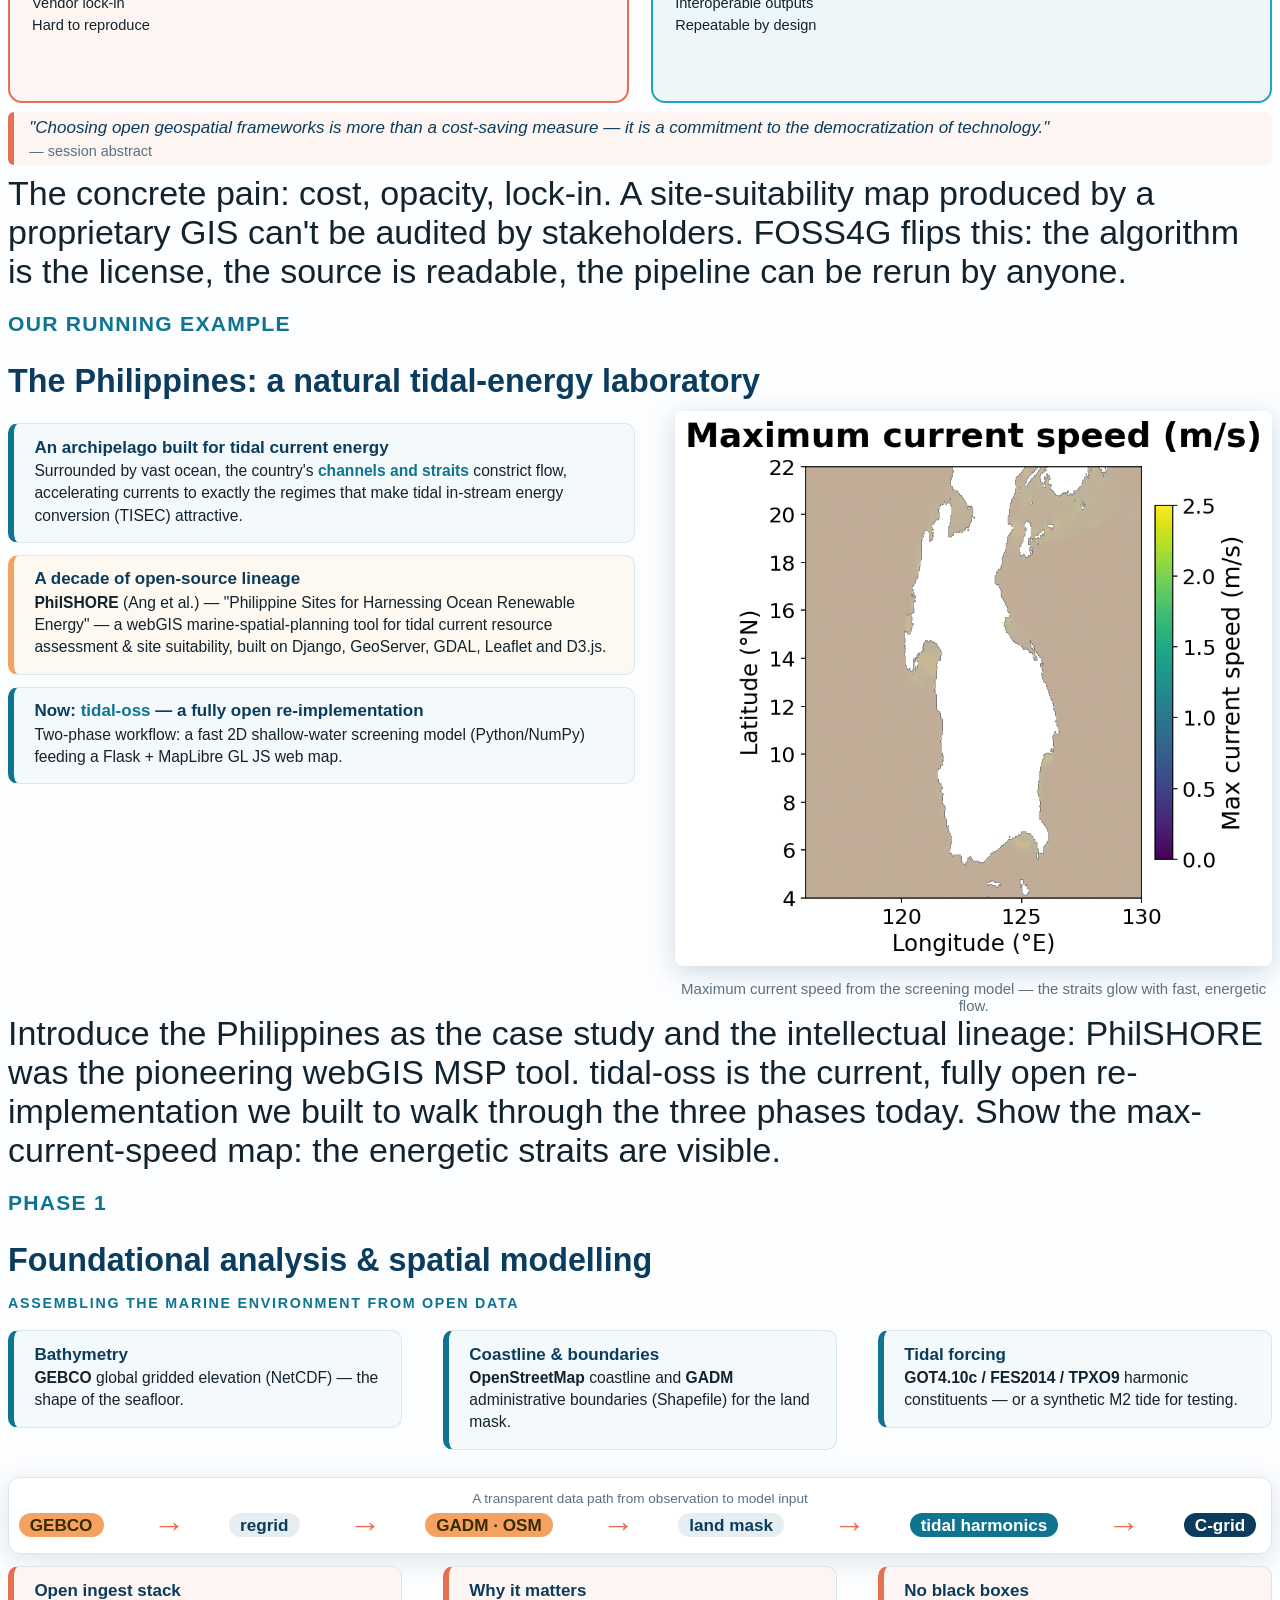
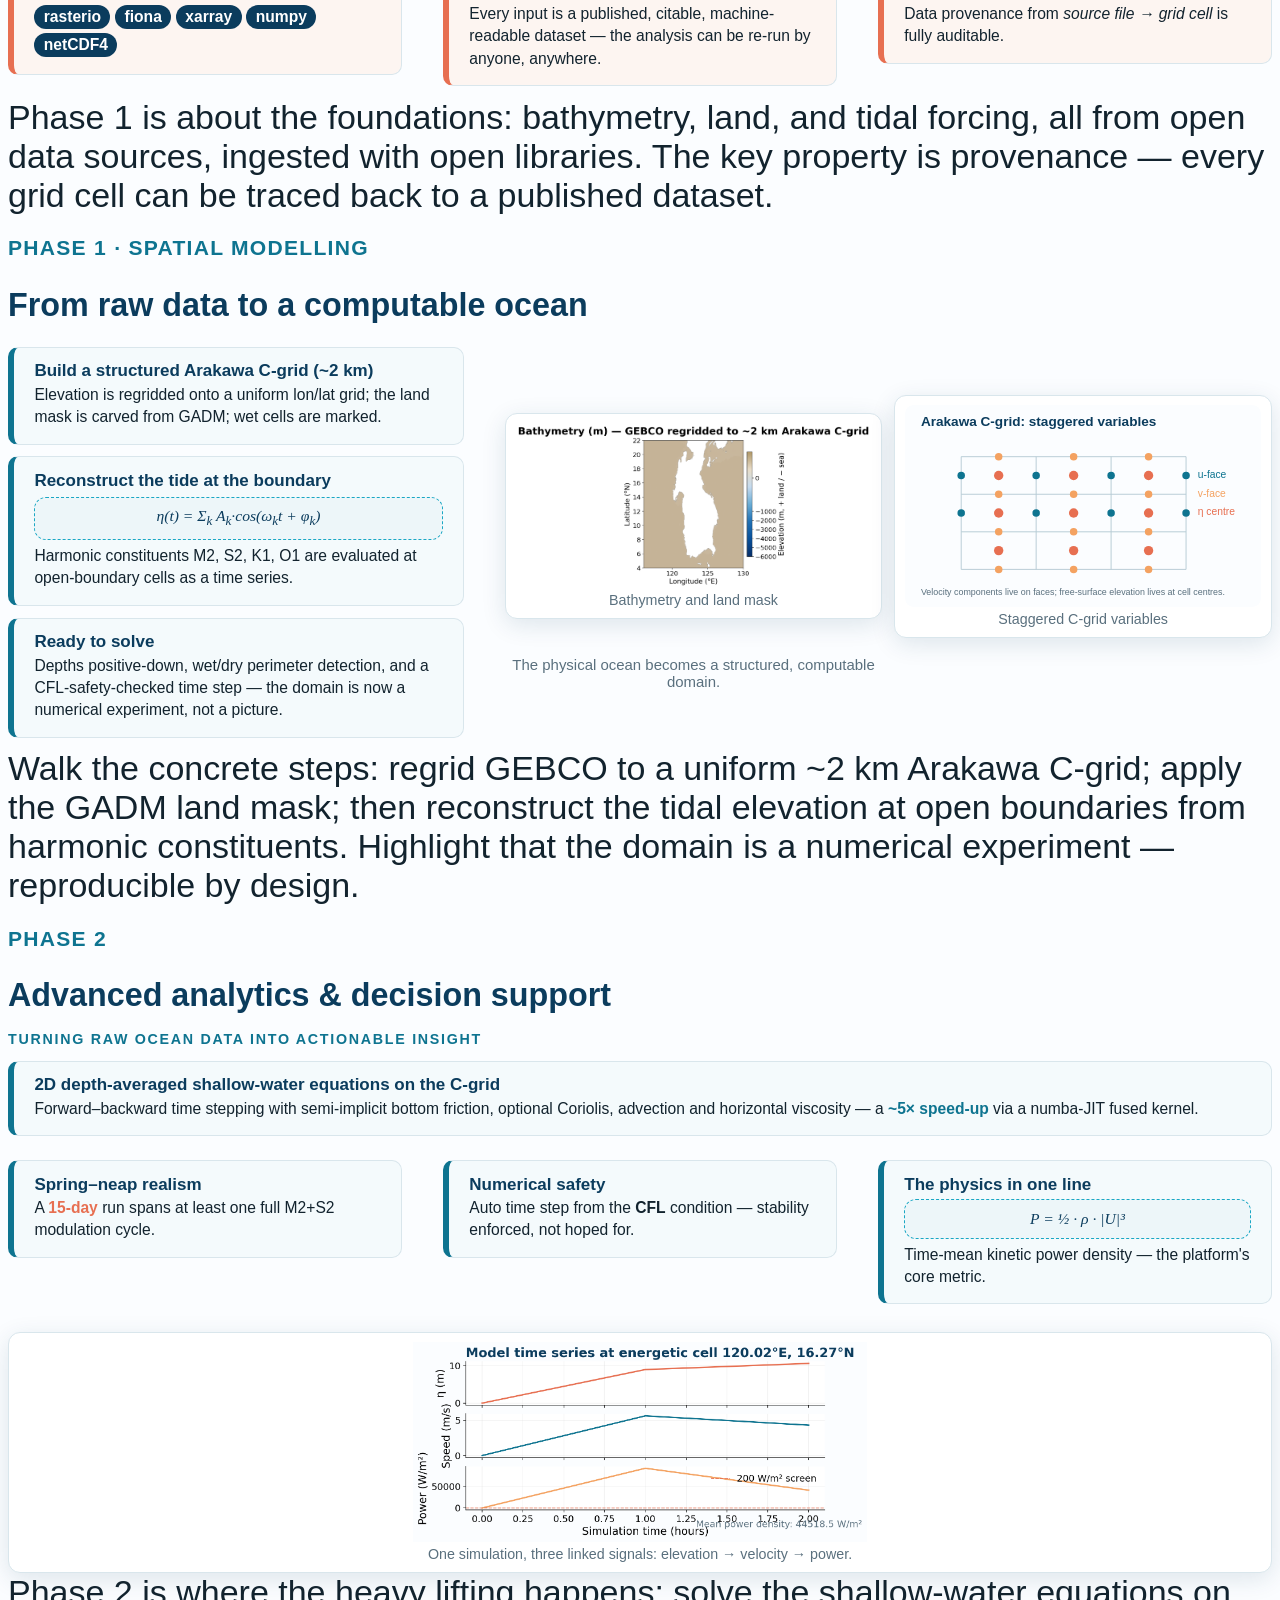
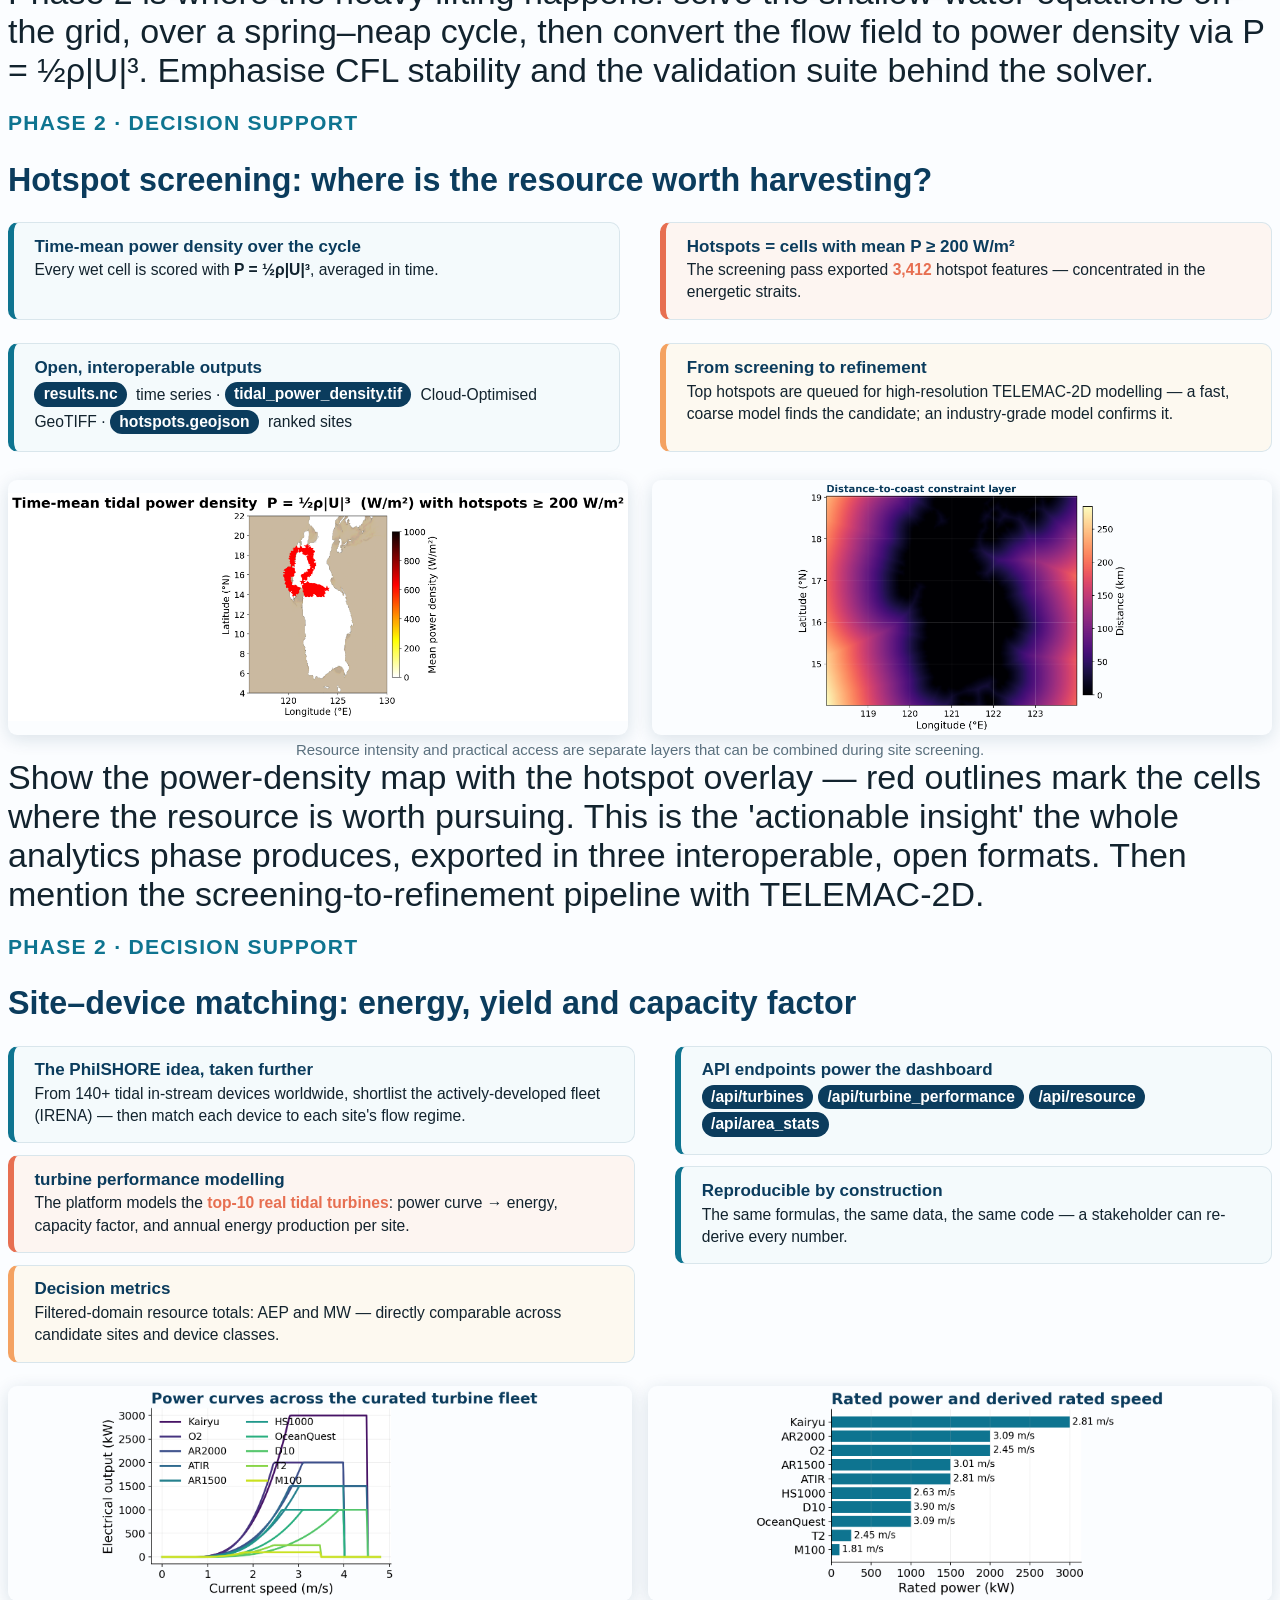
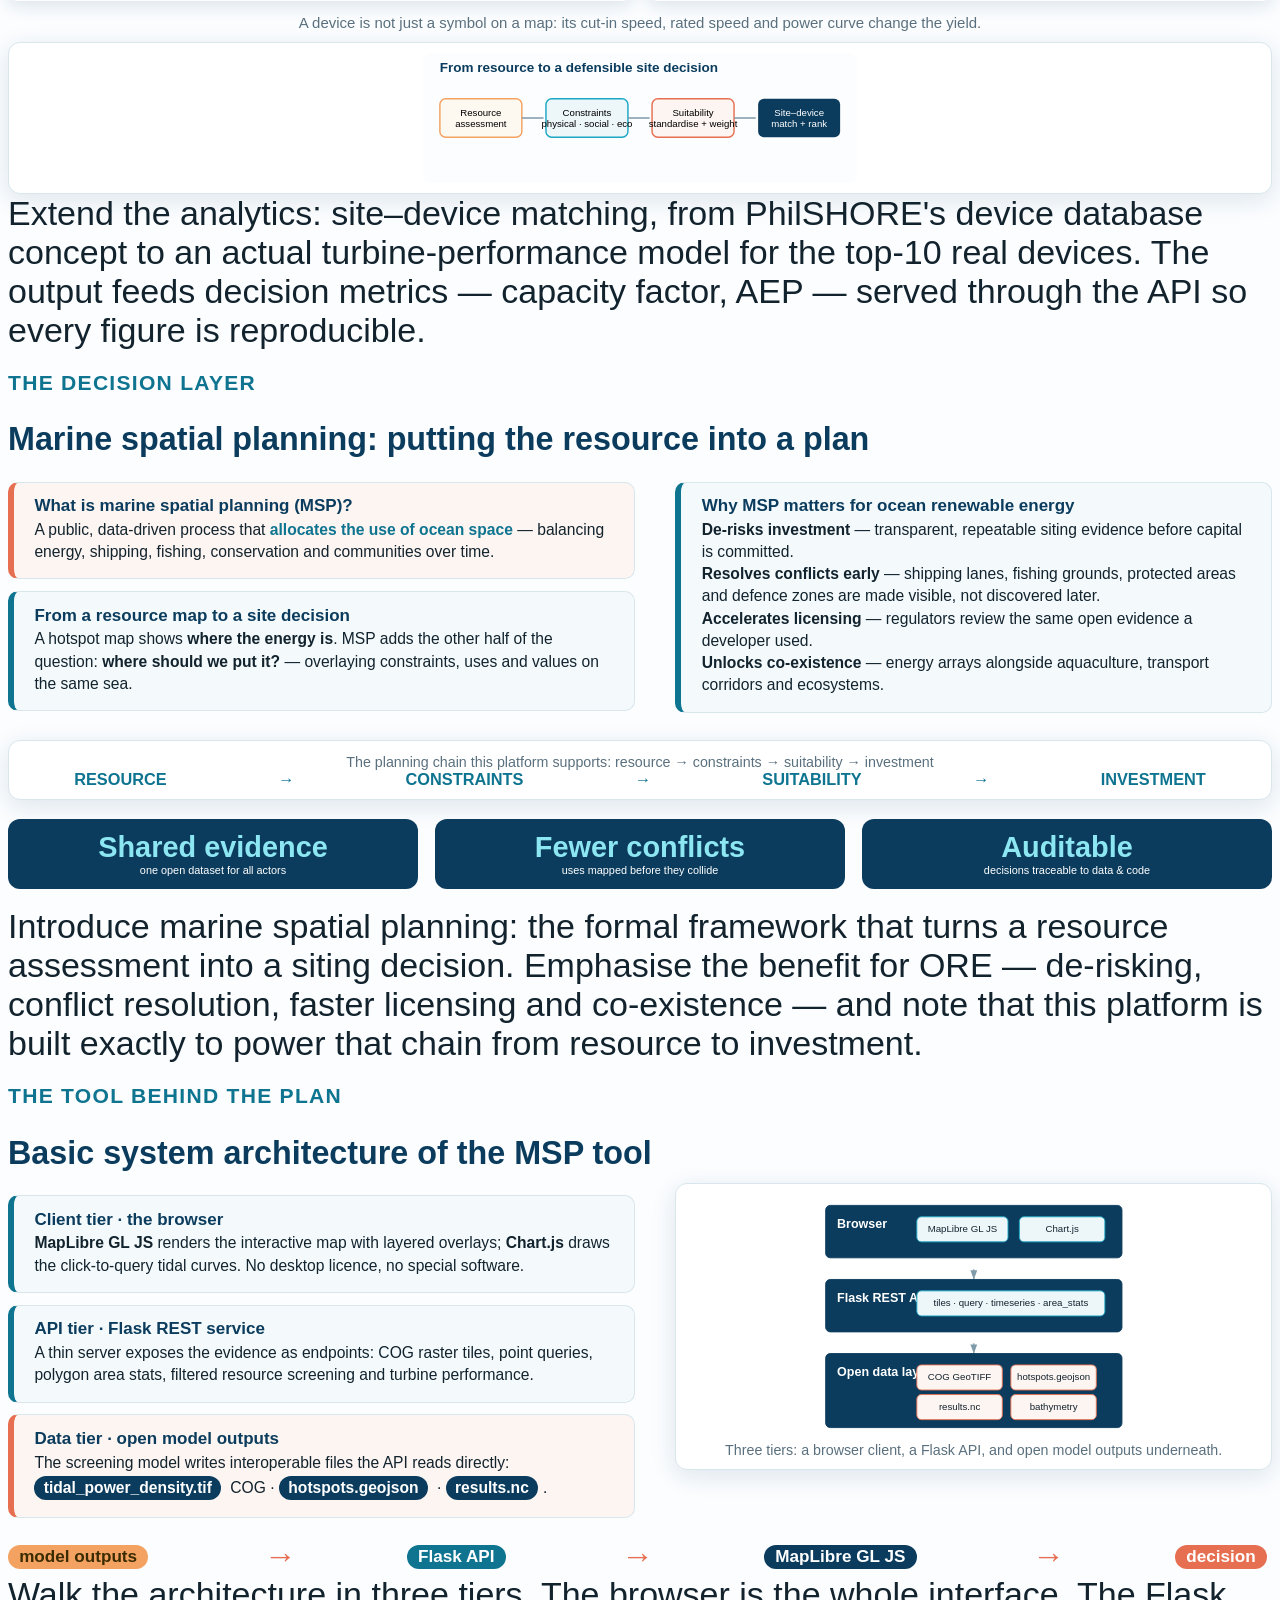
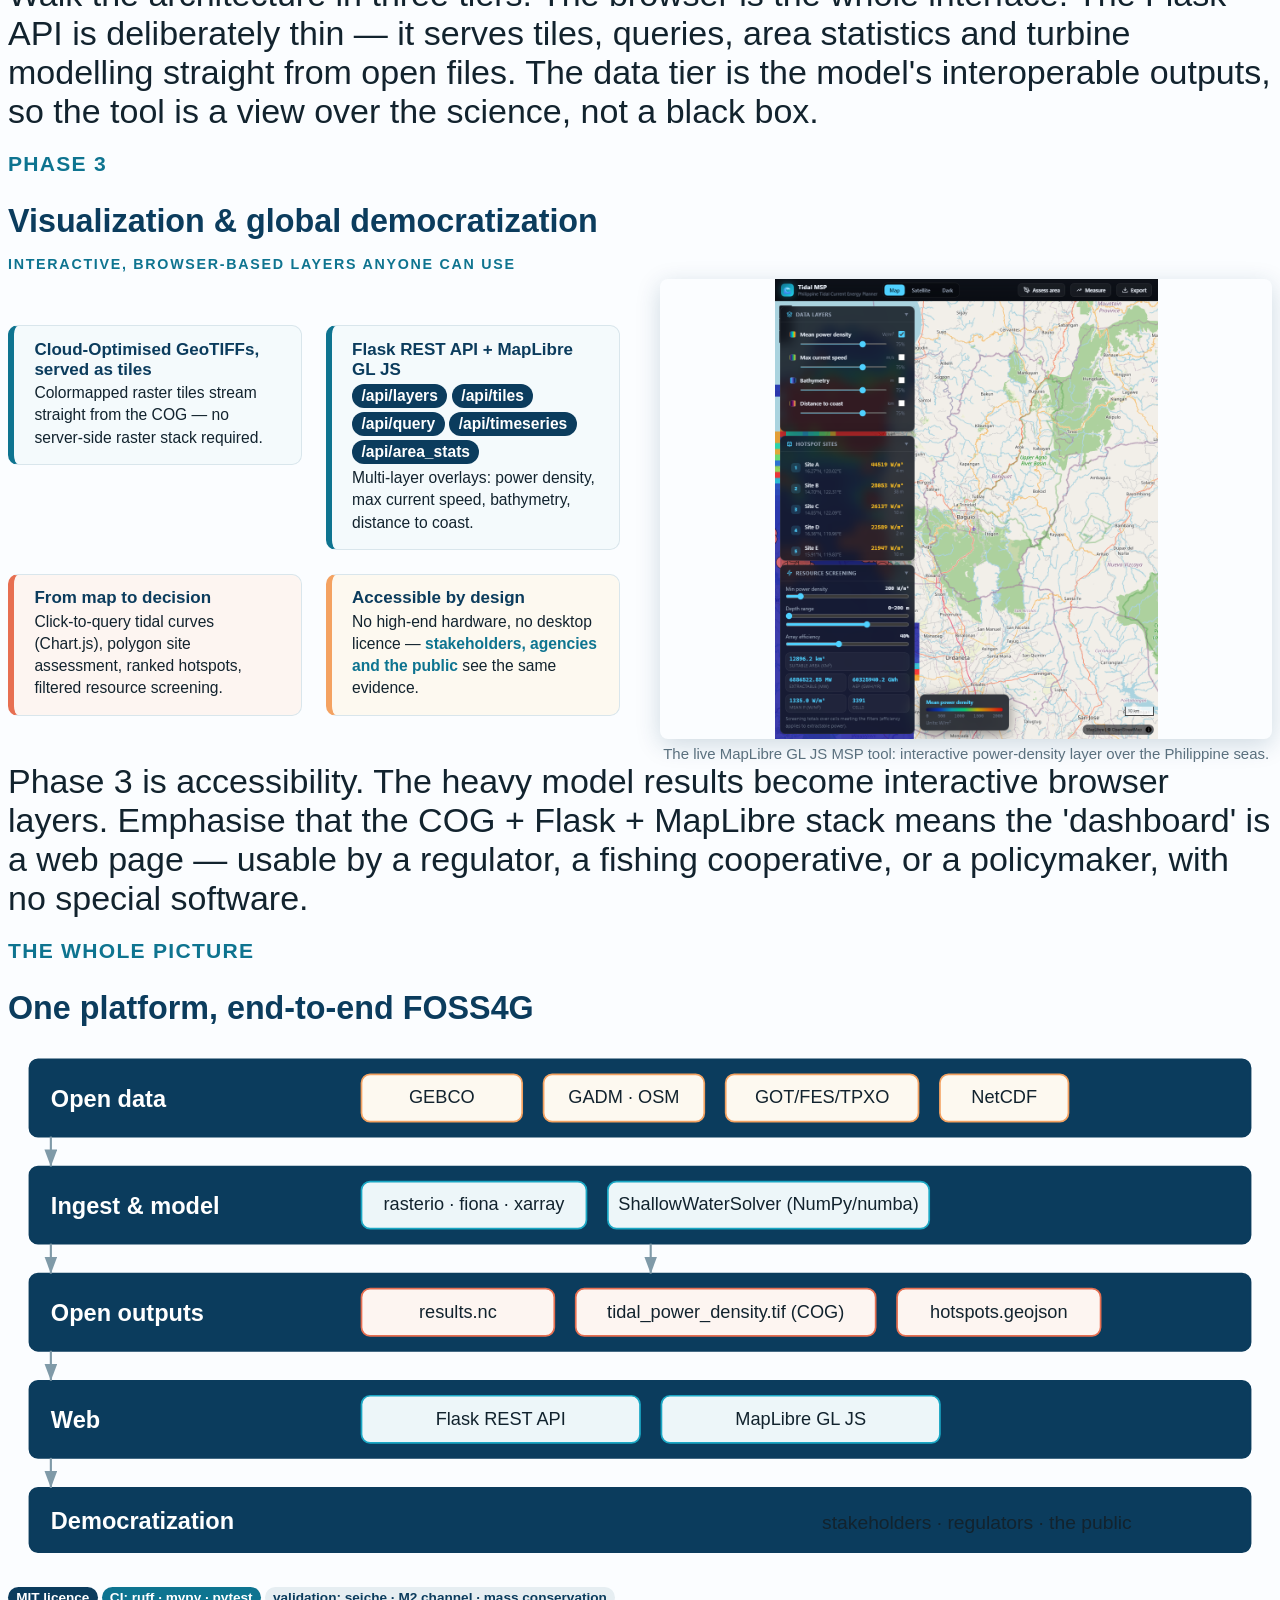
==== commit 695b5d4d: "docs: added discussion about MSP tool and architecture and fix formats" ====
--- a/docs/presentation/index.html
+++ b/docs/presentation/index.html
@@ -139,6 +139,50 @@
     </aside>
   </section>
 
+  <!-- ============ 1B. AGENDA ============ -->
+  <section>
+    <h3>Today's route</h3>
+    <h2>Agenda</h2>
+    <div class="grid two-col">
+      <div>
+        <div class="card">
+          <h4>1 · The resource &amp; the physics</h4>
+          <p>Tidal current energy · astronomical forcing &amp; spring–neap · the shallow-water link · the cubic law.</p>
+        </div>
+        <div class="card">
+          <h4>2 · Why open geospatial</h4>
+          <p>What proprietary tooling costs the ocean-energy sector — and why FOSS4G changes the calculus.</p>
+        </div>
+        <div class="card">
+          <h4>3 · The platform, in three phases</h4>
+          <p><b>Phase 1</b> — foundational analysis &amp; spatial modelling (open data → C-grid)<br>
+          <b>Phase 2</b> — advanced analytics &amp; decision support (solver → hotspots → turbines)<br>
+          <b>Phase 3</b> — visualization &amp; democratization (Flask + MapLibre in the browser)</p>
+        </div>
+      </div>
+      <div>
+        <div class="card">
+          <h4>4 · One platform, end-to-end FOSS4G</h4>
+          <p>The full stack from open data to stakeholders, with transparency &amp; reproducibility as engineering policy.</p>
+        </div>
+        <div class="card">
+          <h4>5 · Limits &amp; the road ahead</h4>
+          <p>Honest about the gaps: TELEMAC-2D refinement, real-time forecasting, economic &amp; multi-criteria modules.</p>
+        </div>
+        <div class="card coral">
+          <h4>6 · The takeaway</h4>
+          <p>Open geospatial software is the enabling layer for ocean renewable energy.</p>
+        </div>
+      </div>
+    </div>
+    <div class="datapath" style="margin-top:0.45em">
+      <span class="chip ghost">physics</span><b>→</b><span class="chip ghost">problem</span><b>→</b><span class="chip ocean">platform</span><b>→</b><span class="chip ghost">stack</span><b>→</b><span class="chip amber">limits</span><b>→</b><span class="chip coral">takeaway</span>
+    </div>
+    <aside class="notes">
+      Set expectations. The talk moves from the physical resource, to the case for open geospatial tooling, to a three-phase platform build (model → decide → democratize), then honesty about limits and the road ahead, closing with the takeaway.
+    </aside>
+  </section>
+
   <!-- ============ 2. TIDAL CURRENT ENERGY ============ -->
   <section>
     <h3>Start with the resource</h3>
@@ -295,7 +339,7 @@
         </div>
       </div>
       <div class="center">
-        <img src="assets/fig_max_speed.png" alt="Maximum current speed in the Philippines" class="fig" style="max-height:440px;width:auto">
+        <img src="assets/fig_max_speed.png" alt="Maximum current speed in the Philippines" class="fig" style="max-height:370px;width:auto">
         <div class="fig-cap">The fast cells cluster exactly where the islands pinch the flow.</div>
       </div>
     </div>
@@ -602,6 +646,98 @@
     <div class="ref">tidal-oss · <code>src/web/app.py</code> turbine endpoints</div>
     <aside class="notes">
       Extend the analytics: site–device matching, from PhilSHORE's device database concept to an actual turbine-performance model for the top-10 real devices. The output feeds decision metrics — capacity factor, AEP — served through the API so every figure is reproducible.
+    </aside>
+  </section>
+
+  <!-- ============ 9B. MARINE SPATIAL PLANNING INTRO ============ -->
+  <section>
+    <h3>The decision layer</h3>
+    <h2>Marine spatial planning: putting the resource into a plan</h2>
+    <div class="grid two-col">
+      <div>
+        <div class="card coral">
+          <h4>What is marine spatial planning (MSP)?</h4>
+          <p>A public, data-driven process that <span class="ocean">allocates the use of ocean space</span> — balancing energy, shipping, fishing, conservation and communities over time.</p>
+        </div>
+        <div class="card">
+          <h4>From a resource map to a site decision</h4>
+          <p>A hotspot map shows <b>where the energy is</b>. MSP adds the other half of the question: <b>where should we put it?</b> — overlaying constraints, uses and values on the same sea.</p>
+        </div>
+      </div>
+      <div>
+        <div class="card">
+          <h4>Why MSP matters for ocean renewable energy</h4>
+          <p><b>De-risks investment</b> — transparent, repeatable siting evidence before capital is committed.<br>
+          <b>Resolves conflicts early</b> — shipping lanes, fishing grounds, protected areas and defence zones are made visible, not discovered later.<br>
+          <b>Accelerates licensing</b> — regulators review the same open evidence a developer used.<br>
+          <b>Unlocks co-existence</b> — energy arrays alongside aquaculture, transport corridors and ecosystems.</p>
+        </div>
+      </div>
+    </div>
+    <div class="visual-panel" style="margin-top:0.45em">
+      <div class="visual-label">The planning chain this platform supports: resource → constraints → suitability → investment</div>
+      <div style="display:flex;justify-content:space-around;align-items:center;color:var(--ocean);font-size:0.48em;font-weight:700"><span>RESOURCE</span><b>→</b><span>CONSTRAINTS</span><b>→</b><span>SUITABILITY</span><b>→</b><span>INVESTMENT</span></div>
+    </div>
+    <div class="stat-band">
+      <div class="stat"><strong>Shared evidence</strong><span>one open dataset for all actors</span></div>
+      <div class="stat"><strong>Fewer conflicts</strong><span>uses mapped before they collide</span></div>
+      <div class="stat"><strong>Auditable</strong><span>decisions traceable to data &amp; code</span></div>
+    </div>
+    <aside class="notes">
+      Introduce marine spatial planning: the formal framework that turns a resource assessment into a siting decision. Emphasise the benefit for ORE — de-risking, conflict resolution, faster licensing and co-existence — and note that this platform is built exactly to power that chain from resource to investment.
+    </aside>
+  </section>
+
+  <!-- ============ 9C. MSP TOOL ARCHITECTURE ============ -->
+  <section>
+    <h3>The tool behind the plan</h3>
+    <h2>Basic system architecture of the MSP tool</h2>
+    <div class="grid two-col">
+      <div>
+        <div class="card">
+          <h4>Client tier · the browser</h4>
+          <p><b>MapLibre GL JS</b> renders the interactive map with layered overlays; <b>Chart.js</b> draws the click-to-query tidal curves. No desktop licence, no special software.</p>
+        </div>
+        <div class="card">
+          <h4>API tier · Flask REST service</h4>
+          <p>A thin server exposes the evidence as endpoints: COG raster tiles, point queries, polygon area stats, filtered resource screening and turbine performance.</p>
+        </div>
+        <div class="card coral">
+          <h4>Data tier · open model outputs</h4>
+          <p>The screening model writes interoperable files the API reads directly: <span class="chip">tidal_power_density.tif</span> COG · <span class="chip">hotspots.geojson</span> · <span class="chip">results.nc</span>.</p>
+        </div>
+      </div>
+      <div class="visual-panel">
+        <svg viewBox="0 0 560 430" class="stack" role="img" aria-label="MSP tool layered architecture">
+          <defs>
+            <marker id="arrow-arch" markerWidth="10" markerHeight="10" refX="8" refY="3" orient="auto">
+              <path d="M0,0 L8,3 L0,6 z" fill="#7f9aa8"></path>
+            </marker>
+          </defs>
+          <rect x="20" y="20" width="520" height="92" class="box title"></rect>
+          <text x="40" y="60" class="t">Browser</text>
+          <rect x="180" y="40" width="160" height="44" class="box alg"></rect><text x="260" y="67" text-anchor="middle">MapLibre GL JS</text>
+          <rect x="360" y="40" width="150" height="44" class="box alg"></rect><text x="435" y="67" text-anchor="middle">Chart.js</text>
+          <path d="M 280 132 L 280 150" class="arrow"></path>
+          <rect x="20" y="150" width="520" height="92" class="box title"></rect>
+          <text x="40" y="190" class="t">Flask REST API</text>
+          <rect x="180" y="170" width="330" height="44" class="box alg"></rect><text x="345" y="197" text-anchor="middle">tiles · query · timeseries · area_stats</text>
+          <path d="M 280 262 L 280 280" class="arrow"></path>
+          <rect x="20" y="280" width="520" height="130" class="box title"></rect>
+          <text x="40" y="320" class="t">Open data layer</text>
+          <rect x="180" y="300" width="150" height="44" class="box out"></rect><text x="255" y="327" text-anchor="middle">COG GeoTIFF</text>
+          <rect x="345" y="300" width="150" height="44" class="box out"></rect><text x="420" y="327" text-anchor="middle">hotspots.geojson</text>
+          <rect x="180" y="352" width="150" height="44" class="box out"></rect><text x="255" y="379" text-anchor="middle">results.nc</text>
+          <rect x="345" y="352" width="150" height="44" class="box out"></rect><text x="420" y="379" text-anchor="middle">bathymetry</text>
+        </svg>
+        <div class="visual-label">Three tiers: a browser client, a Flask API, and open model outputs underneath.</div>
+      </div>
+    </div>
+    <div class="datapath" style="margin-top:0.45em">
+      <span class="chip amber">model outputs</span><b>→</b><span class="chip ocean">Flask API</span><b>→</b><span class="chip">MapLibre GL JS</span><b>→</b><span class="chip coral">decision</span>
+    </div>
+    <aside class="notes">
+      Walk the architecture in three tiers. The browser is the whole interface. The Flask API is deliberately thin — it serves tiles, queries, area statistics and turbine modelling straight from open files. The data tier is the model's interoperable outputs, so the tool is a view over the science, not a black box.
     </aside>
   </section>
 
@@ -718,7 +854,7 @@
     <div class="stat-band" style="margin-top:0.55em">
       <div class="stat"><strong>Where?</strong><span>mapped resource and constraints</span></div>
       <div class="stat"><strong>Why there?</strong><span>explicit criteria and weights</span></div>
-      <div class="stat"><strong>How check?</strong><span>open data, code and tests</span></div>
+      <div class="stat"><strong>How to check?</strong><span>open data, code and tests</span></div>
     </div>
     <blockquote>
       "Open geospatial frameworks empower organizations of all sizes to contribute to a sustainable future without being tethered to restrictive software licensing."
